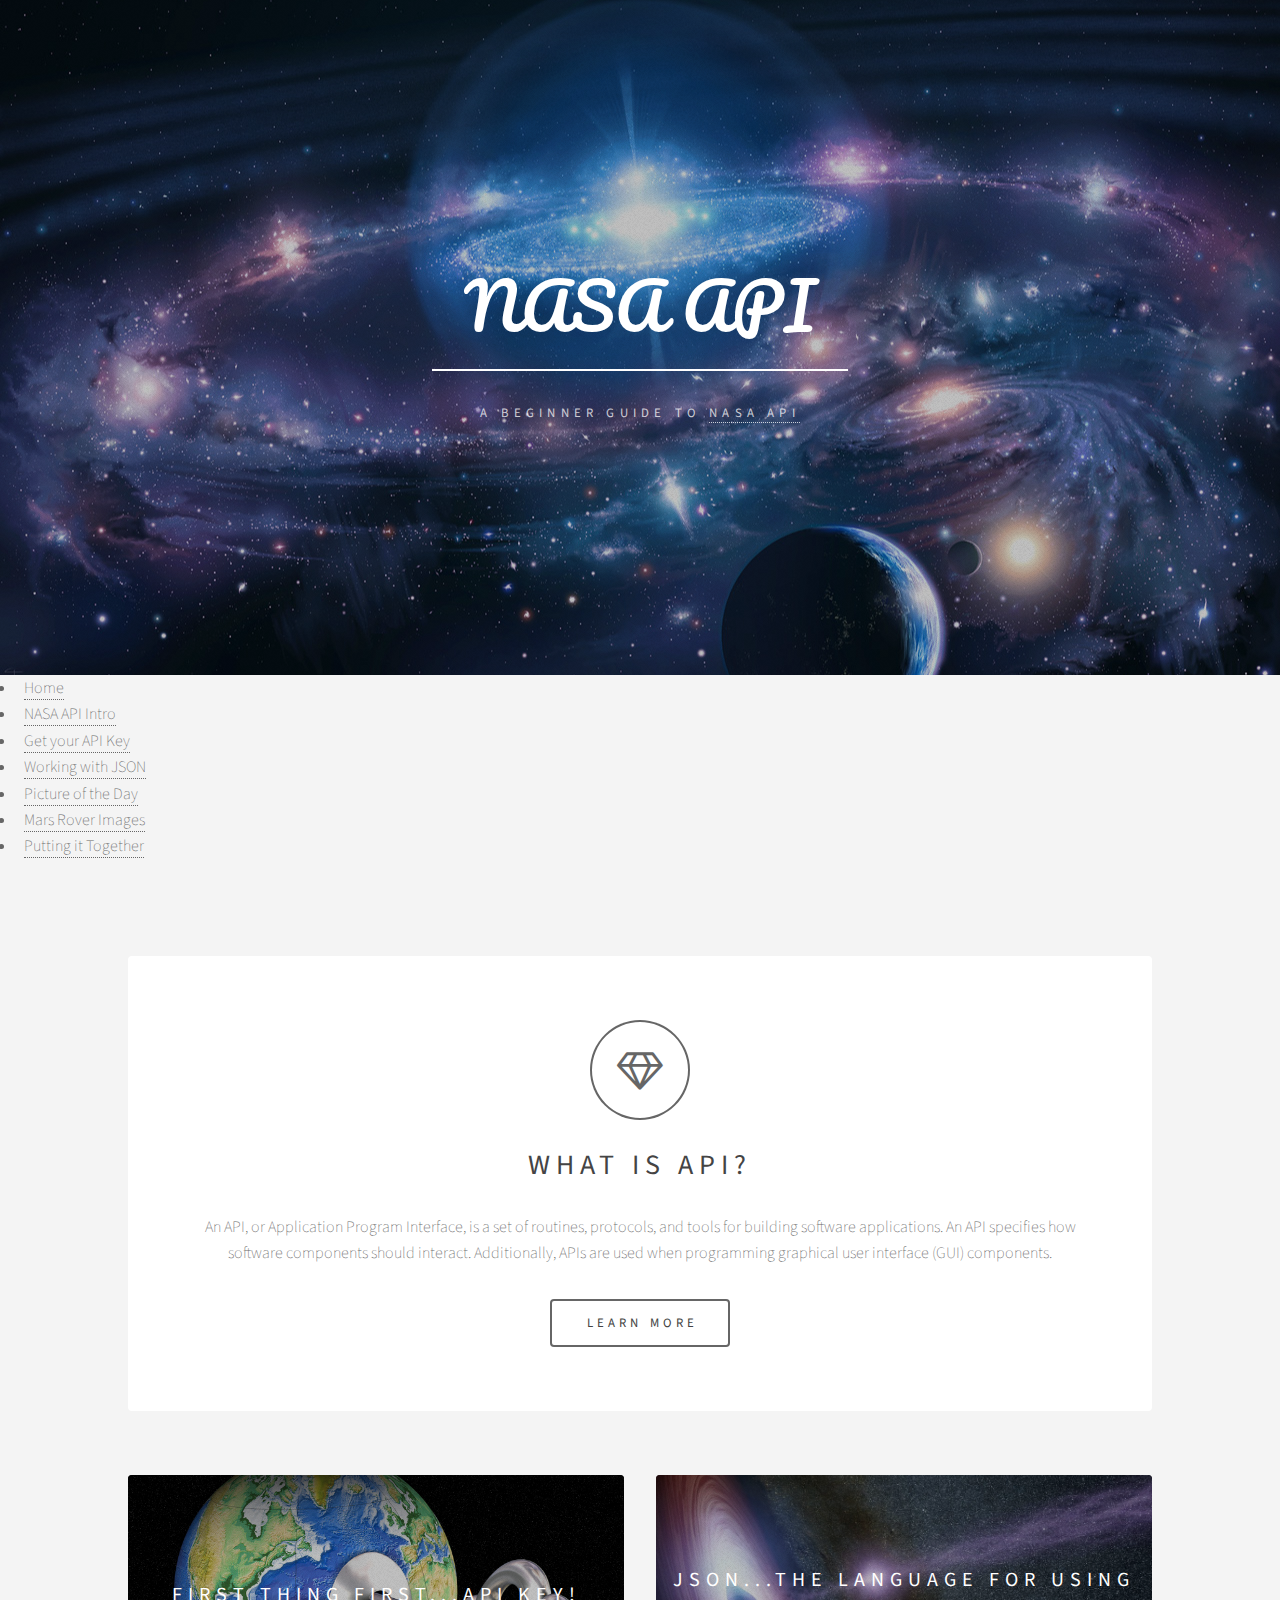
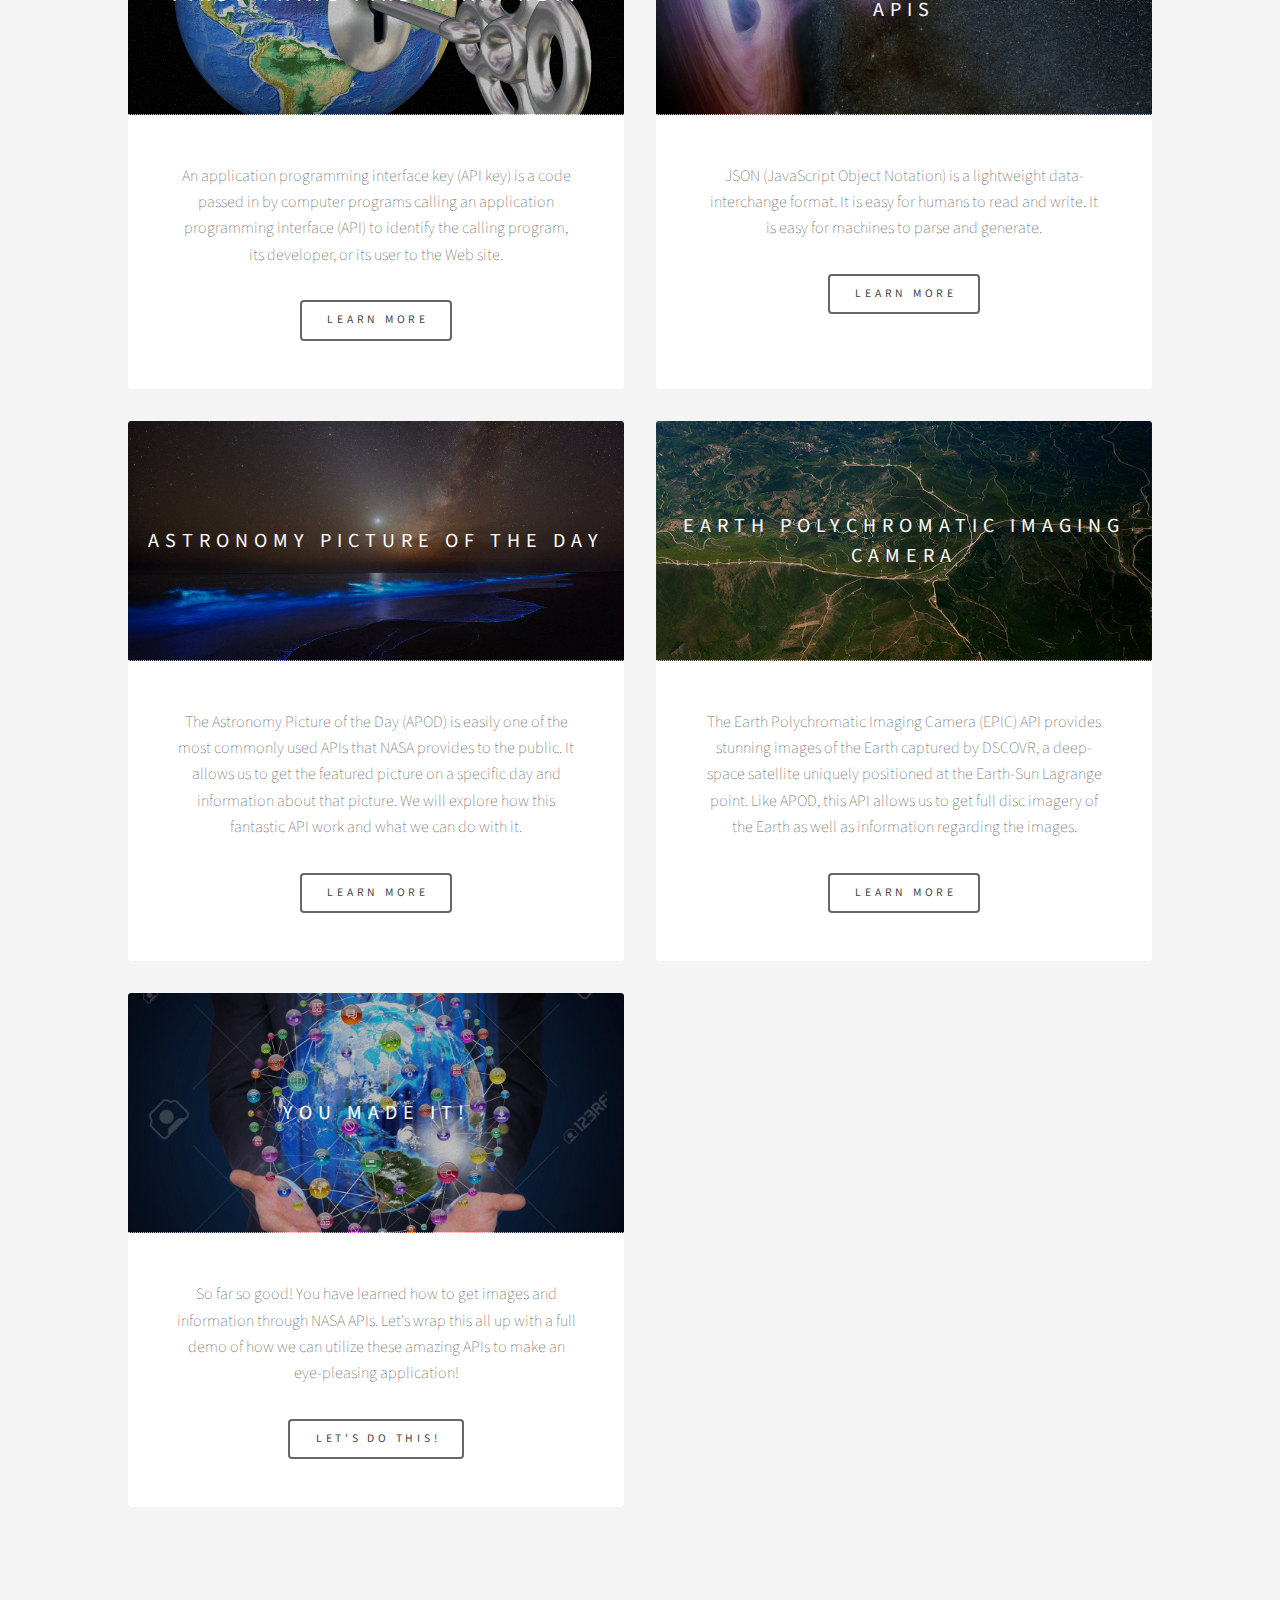
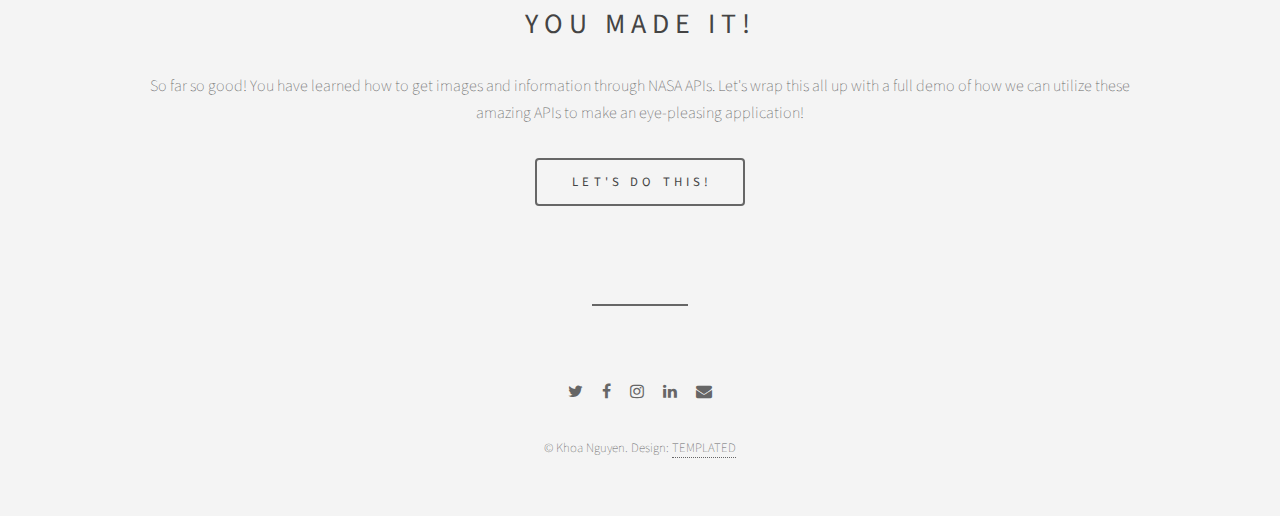
==== index.html @ 11e7f404 "first commit" ====
<!DOCTYPE HTML>
<!--
	Epilogue by TEMPLATED
	templated.co @templatedco
	Released for free under the Creative Commons Attribution 3.0 license (templated.co/license)
-->
<html>
	<head>
		<title>Beginner Guide to NASA API</title>
		<meta charset="utf-8" />
		<meta name="viewport" content="width=device-width, initial-scale=1" />
		<link rel="stylesheet" href="assets/css/main.css" />
	</head>
	<body>

		<!-- Header -->
			<header id="header" class="alt">
				<div class="inner">
					<h1>NASA API</h1>
					<p>A beginner guide to <a href="https://templated.co">NASA API</a></p>
				</div>
			</header>

		<!-- Nav -->
			<nav id="menu">
				<ul class="links">
					<li><a href="home.html">Home</a></li>
					<li><a href="nasaAPI.html">NASA API Intro</a></li>
					<li><a href="getKey.html">Get your API Key</a></li>
					<li><a href="introJSON.html">Working with JSON</a></li>
					<li><a href="potd.html">Picture of the Day</a></li>
					<li><a href="marsRov.html">Mars Rover Images</a></li>
					<li><a href="putTogeth.html">Putting it Together</a></li>
				</ul>
			</nav>

		<!-- Wrapper -->
			<div id="wrapper">

				<!-- Banner -->
					<section id="intro" class="main">
						<span class="icon fa-diamond major"></span>
						<h2>What is API?</h2>
						<p>An API, or Application Program Interface, is a set of routines, protocols, and tools for building software applications. An API specifies how software components should interact. Additionally, APIs are used when programming graphical user interface (GUI) components.</p>
						<ul class="actions">
							<li><a href="#" class="button big">Learn More</a></li>
						</ul>
					</section>

				<!-- Items -->
					<section class="main items">
						<article class="item">
							<header>
								<a href="#"><img src="images/pic01.jpg" alt="" /></a>
								<h3>First thing first...API Key!</h3>
							</header>
							<p>An application programming interface key (API key) is a code passed in by computer programs calling an application programming interface (API) to identify the calling program, its developer, or its user to the Web site.</p>
							<ul class="actions">
								<li><a href="#" class="button">Learn More</a></li>
							</ul>
						</article>
						<article class="item">
							<header>
								<a href="#"><img src="images/pic02.jpg" alt="" /></a>
								<h3>JSON...The language for using APIs</h3>
							</header>
							<p>JSON (JavaScript Object Notation) is a lightweight data-interchange format. It is easy for humans to read and write. It is easy for machines to parse and generate.</p>
							<ul class="actions">
								<li><a href="#" class="button">Learn More</a></li>
							</ul>
						</article>
						<article class="item">
							<header>
								<a href="#"><img src="images/pic03.jpg" alt="" /></a>
								<h3>Astronomy Picture of the Day</h3>
							</header>
							<p>The Astronomy Picture of the Day (APOD) is easily one of the most commonly used APIs that NASA provides to the public. It allows us to get the featured picture on a specific day and information about that picture. We will explore how this fantastic API work and what we can do with it.</p>
							<ul class="actions">
								<li><a href="#" class="button">Learn More</a></li>
							</ul>
						</article>
						<article class="item">
							<header>
								<a href="#"><img src="images/pic04.jpg" alt="" /></a>
								<h3>Earth Polychromatic Imaging Camera</h3>
							</header>
							<p>The Earth Polychromatic Imaging Camera (EPIC) API provides stunning images of the Earth captured by DSCOVR, a deep-space satellite uniquely positioned at the Earth-Sun Lagrange point. Like APOD, this API allows us to get full disc imagery of the Earth as well as information regarding the images.  </p>
							<ul class="actions">
								<li><a href="#" class="button">Learn More</a></li>
							</ul>
						</article>
						<article class="item">
							<header>
								<a href="#"><img src="images/pic05.jpg" alt="" /></a>
								<h3>You made it!</h3>
							</header>
							<p>So far so good! You have learned how to get images and information through NASA APIs. Let's wrap this all up with a full demo of how we can utilize these amazing APIs to make an eye-pleasing application!  </p>
							<ul class="actions">
								<li><a href="#" class="button">Let's Do This!</a></li>
							</ul>
						</article>
					</section>

				<!-- CTA -->
					<section id="cta" class="main special">
						<h2>You made it!</h2>
						<p>So far so good! You have learned how to get images and information through NASA APIs. Let's wrap this all up with a full demo of how we can utilize these amazing APIs to make an eye-pleasing application!</p>
						<ul class="actions">
							<li><a href="#" class="button big">Let's Do This!</a></li>
						</ul>
					</section>

				<!-- Main -->
				<!--
					<section id="main" class="main">
						<header>
							<h2>Lorem ipsum dolor</h2>
						</header>
						<p>Fusce malesuada efficitur venenatis. Pellentesque tempor leo sed massa hendrerit hendrerit. In sed feugiat est, eu congue elit. Ut porta magna vel felis sodales vulputate. Donec faucibus dapibus lacus non ornare. Etiam eget neque id metus gravida tristique ac quis erat. Aenean quis aliquet sem. Ut ut elementum sem. Suspendisse eleifend ut est non dapibus. Nulla porta, neque quis pretium sagittis, tortor lacus elementum metus, in imperdiet ante lorem vitae ipsum. Pellentesque habitant morbi tristique senectus et netus et malesuada fames ac turpis egestas. Etiam eget neque id metus gravida tristique ac quis erat. Aenean quis aliquet sem. Ut ut elementum sem. Suspendisse eleifend ut est non dapibus. Nulla porta, neque quis pretium sagittis, tortor lacus elementum metus, in imperdiet ante lorem vitae ipsum. Pellentesque habitant morbi tristique senectus et netus et malesuada fames ac turpis egestas.</p>
					</section>
				-->

				<!-- Footer -->
					<footer id="footer">
						<ul class="icons">
							<li><a href="#" class="icon fa-twitter"><span class="label">Twitter</span></a></li>
							<li><a href="#" class="icon fa-facebook"><span class="label">Facebook</span></a></li>
							<li><a href="#" class="icon fa-instagram"><span class="label">Instagram</span></a></li>
							<li><a href="#" class="icon fa-linkedin"><span class="label">LinkedIn</span></a></li>
							<li><a href="#" class="icon fa-envelope"><span class="label">Email</span></a></li>
						</ul>
						<p class="copyright">&copy; Khoa Nguyen. Design: <a href="https://templated.co">TEMPLATED</a></p>
					</footer>

			</div>

		<!-- Scripts -->
			<script src="assets/js/jquery.min.js"></script>
			<script src="assets/js/skel.min.js"></script>
			<script src="assets/js/util.js"></script>
			<script src="assets/js/main.js"></script>

	</body>
</html>
---- assets/css/main.css ----
@import url(font-awesome.min.css);
@import url("https://fonts.googleapis.com/css?family=Pacifico|Source+Sans+Pro:200,400");

/*
	Epilogue by TEMPLATED
	templated.co @templatedco
	Released for free under the Creative Commons Attribution 3.0 license (templated.co/license)
*/

/* Reset */

	html, body, div, span, applet, object, iframe, h1, h2, h3, h4, h5, h6, p, blockquote, pre, a, abbr, acronym, address, big, cite, code, del, dfn, em, img, ins, kbd, q, s, samp, small, strike, strong, sub, sup, tt, var, b, u, i, center, dl, dt, dd, ol, ul, li, fieldset, form, label, legend, table, caption, tbody, tfoot, thead, tr, th, td, article, aside, canvas, details, embed, figure, figcaption, footer, header, hgroup, menu, nav, output, ruby, section, summary, time, mark, audio, video {
		margin: 0;
		padding: 0;
		border: 0;
		font-size: 100%;
		font: inherit;
		vertical-align: baseline;
	}

	article, aside, details, figcaption, figure, footer, header, hgroup, menu, nav, section {
		display: block;
	}

	body {
		line-height: 1;
	}

	ol, ul {
		list-style: none;
	}

	blockquote, q {
		quotes: none;
	}

	blockquote:before, blockquote:after, q:before, q:after {
		content: '';
		content: none;
	}

	table {
		border-collapse: collapse;
		border-spacing: 0;
	}

	body {
		-webkit-text-size-adjust: none;
	}

/* Box Model */

	*, *:before, *:after {
		-moz-box-sizing: border-box;
		-webkit-box-sizing: border-box;
		box-sizing: border-box;
	}

/* Basic */

	@-ms-viewport {
		width: device-width;
	}

	body {
		-ms-overflow-style: scrollbar;
	}

	@media screen and (max-width: 480px) {

		html, body {
			min-width: 320px;
		}

	}

	body {
		background: #f4f4f4;
	}

		body.is-loading *, body.is-loading *:before, body.is-loading *:after {
			-moz-animation: none !important;
			-webkit-animation: none !important;
			-ms-animation: none !important;
			animation: none !important;
			-moz-transition: none !important;
			-webkit-transition: none !important;
			-ms-transition: none !important;
			transition: none !important;
		}

/* Type */

	body {
		background-color: #f4f4f4;
		color: #666666;
	}

	body, input, select, textarea {
		font-family: "Source Sans Pro", Helvetica, sans-serif;
		font-size: 17pt;
		font-weight: 200;
		line-height: 1.65;
	}

		@media screen and (max-width: 1680px) {

			body, input, select, textarea {
				font-size: 13pt;
			}

		}

		@media screen and (max-width: 1280px) {

			body, input, select, textarea {
				font-size: 12pt;
			}

		}

		@media screen and (max-width: 360px) {

			body, input, select, textarea {
				font-size: 11pt;
			}

		}

	a {
		-moz-transition: color 0.2s ease, border-bottom-color 0.2s ease;
		-webkit-transition: color 0.2s ease, border-bottom-color 0.2s ease;
		-ms-transition: color 0.2s ease, border-bottom-color 0.2s ease;
		transition: color 0.2s ease, border-bottom-color 0.2s ease;
		text-decoration: none;
		border-bottom: dotted 1px;
	}

		a:hover {
			border-bottom-color: transparent;
		}

	strong, b {
		font-weight: 400;
	}

	em, i {
		font-style: italic;
	}

	p {
		margin: 0 0 2em 0;
	}

	h1, h2, h3, h4, h5, h6 {
		font-weight: 400;
		line-height: 1.5;
		margin: 0 0 1em 0;
		text-transform: uppercase;
		letter-spacing: 0.375rem;
	}

		h1 a, h2 a, h3 a, h4 a, h5 a, h6 a {
			color: inherit;
			text-decoration: none;
		}

	h1 {
		font-size: 2em;
	}

	h2 {
		font-size: 1.75em;
	}

	h3 {
		font-size: 1.25em;
	}

	h4 {
		font-size: 1em;
	}

	h5 {
		font-size: 0.9em;
	}

	h6 {
		font-size: 0.7em;
	}

	@media screen and (max-width: 736px) {

		h1 {
			font-size: 1.5em;
		}

		h2 {
			font-size: 1.25em;
		}

		h3 {
			font-size: 1em;
		}

	}

	sub {
		font-size: 0.8em;
		position: relative;
		top: 0.5em;
	}

	sup {
		font-size: 0.8em;
		position: relative;
		top: -0.5em;
	}

	blockquote {
		border-left: solid 4px;
		font-style: italic;
		margin: 0 0 2em 0;
		padding: 0.5em 0 0.5em 2em;
	}

	code {
		border-radius: 4px;
		border: solid 1px;
		font-family: "Courier New", monospace;
		font-size: 0.9em;
		margin: 0 0.25em;
		padding: 0.25em 0.65em;
	}

	pre {
		-webkit-overflow-scrolling: touch;
		font-family: "Courier New", monospace;
		font-size: 0.9em;
		margin: 0 0 2em 0;
	}

		pre code {
			display: block;
			line-height: 1.75;
			padding: 1em 1.5em;
			overflow-x: auto;
		}

	hr {
		border: 0;
		border-bottom: solid 1px;
		margin: 2em 0;
	}

		hr.major {
			margin: 3em 0;
		}

	.align-left {
		text-align: left;
	}

	.align-center {
		text-align: center;
	}

	.align-right {
		text-align: right;
	}

	input, select, textarea {
		color: #444444;
	}

	a {
		color: inherit;
	}

		a:hover {
			color: #EF6480 !important;
		}

	strong, b {
		color: #444444;
	}

	h1, h2, h3, h4, h5, h6 {
		color: #444444;
	}

	blockquote {
		border-left-color: #666666;
	}

	code {
		background: rgba(144, 144, 144, 0.075);
		border-color: #666666;
	}

	hr {
		border-bottom-color: #666666;
	}

/* Box */

	.box {
		border-radius: 4px;
		border: solid 1px;
		margin-bottom: 2em;
		padding: 1.5em;
	}

		.box > :last-child,
		.box > :last-child > :last-child,
		.box > :last-child > :last-child > :last-child {
			margin-bottom: 0;
		}

		.box.alt {
			border: 0;
			border-radius: 0;
			padding: 0;
		}

	.box {
		border-color: #666666;
	}

/* Button */

	input[type="submit"],
	input[type="reset"],
	input[type="button"],
	button,
	.button {
		-moz-appearance: none;
		-webkit-appearance: none;
		-ms-appearance: none;
		appearance: none;
		-moz-transition: box-shadow 0.2s ease-in-out, background-color 0.2s ease-in-out, color 0.2s ease-in-out;
		-webkit-transition: box-shadow 0.2s ease-in-out, background-color 0.2s ease-in-out, color 0.2s ease-in-out;
		-ms-transition: box-shadow 0.2s ease-in-out, background-color 0.2s ease-in-out, color 0.2s ease-in-out;
		transition: box-shadow 0.2s ease-in-out, background-color 0.2s ease-in-out, color 0.2s ease-in-out;
		border-radius: 4px;
		border: 0;
		cursor: pointer;
		display: inline-block;
		font-weight: 400;
		height: 3.5em;
		line-height: 3.5em;
		padding: 0 2em 0 2.375em;
		text-align: center;
		text-decoration: none;
		white-space: nowrap;
		text-transform: uppercase;
		letter-spacing: 0.325em;
		font-size: 0.725em;
	}

		input[type="submit"].icon:before,
		input[type="reset"].icon:before,
		input[type="button"].icon:before,
		button.icon:before,
		.button.icon:before {
			margin-right: 0.5em;
		}

		input[type="submit"].fit,
		input[type="reset"].fit,
		input[type="button"].fit,
		button.fit,
		.button.fit {
			display: block;
			margin: 0 0 1em 0;
			width: 100%;
		}

		input[type="submit"].big,
		input[type="reset"].big,
		input[type="button"].big,
		button.big,
		.button.big {
			font-size: 0.8em;
			padding: 0 2.5em 0 2.875em;
			height: 3.75em;
			line-height: 3.75em;
		}

		input[type="submit"].disabled, input[type="submit"]:disabled,
		input[type="reset"].disabled,
		input[type="reset"]:disabled,
		input[type="button"].disabled,
		input[type="button"]:disabled,
		button.disabled,
		button:disabled,
		.button.disabled,
		.button:disabled {
			-moz-pointer-events: none;
			-webkit-pointer-events: none;
			-ms-pointer-events: none;
			pointer-events: none;
			opacity: 0.25;
		}

		@media screen and (max-width: 480px) {

			input[type="submit"],
			input[type="reset"],
			input[type="button"],
			button,
			.button {
				padding: 0;
			}

		}

	input[type="submit"],
	input[type="reset"],
	input[type="button"],
	button,
	.button {
		background-color: transparent;
		box-shadow: inset 0 0 0 2px #666666;
		color: #444444 !important;
	}

		input[type="submit"]:hover,
		input[type="reset"]:hover,
		input[type="button"]:hover,
		button:hover,
		.button:hover {
			color: #EF6480 !important;
			box-shadow: inset 0 0 0 2px #EF6480;
		}

		input[type="submit"]:active,
		input[type="reset"]:active,
		input[type="button"]:active,
		button:active,
		.button:active {
			background-color: rgba(239, 100, 128, 0.15);
		}

		input[type="submit"].icon:before,
		input[type="reset"].icon:before,
		input[type="button"].icon:before,
		button.icon:before,
		.button.icon:before {
			color: #999999;
		}

/* Form */

	form {
		margin: 0 0 2em 0;
	}

	label {
		display: block;
		font-size: 0.9em;
		font-weight: 400;
		margin: 0 0 1em 0;
	}

	input[type="text"],
	input[type="password"],
	input[type="email"],
	select,
	textarea {
		-moz-appearance: none;
		-webkit-appearance: none;
		-ms-appearance: none;
		appearance: none;
		border-radius: 4px;
		border: none;
		border: solid 1px;
		color: inherit;
		display: block;
		outline: 0;
		padding: 0 1em;
		text-decoration: none;
		width: 100%;
	}

		input[type="text"]:invalid,
		input[type="password"]:invalid,
		input[type="email"]:invalid,
		select:invalid,
		textarea:invalid {
			box-shadow: none;
		}

	.select-wrapper {
		text-decoration: none;
		display: block;
		position: relative;
	}

		.select-wrapper:before {
			-moz-osx-font-smoothing: grayscale;
			-webkit-font-smoothing: antialiased;
			font-family: FontAwesome;
			font-style: normal;
			font-weight: normal;
			text-transform: none !important;
		}

		.select-wrapper:before {
			content: '\f078';
			display: block;
			height: 2.75em;
			line-height: 2.75em;
			pointer-events: none;
			position: absolute;
			right: 0;
			text-align: center;
			top: 0;
			width: 2.75em;
		}

		.select-wrapper select::-ms-expand {
			display: none;
		}

	input[type="text"],
	input[type="password"],
	input[type="email"],
	select {
		height: 2.75em;
	}

	textarea {
		padding: 0.75em 1em;
	}

	input[type="checkbox"],
	input[type="radio"] {
		-moz-appearance: none;
		-webkit-appearance: none;
		-ms-appearance: none;
		appearance: none;
		display: block;
		float: left;
		margin-right: -2em;
		opacity: 0;
		width: 1em;
		z-index: -1;
	}

		input[type="checkbox"] + label,
		input[type="radio"] + label {
			text-decoration: none;
			cursor: pointer;
			display: inline-block;
			font-size: 1em;
			font-weight: 200;
			padding-left: 2.4em;
			padding-right: 0.75em;
			position: relative;
		}

			input[type="checkbox"] + label:before,
			input[type="radio"] + label:before {
				-moz-osx-font-smoothing: grayscale;
				-webkit-font-smoothing: antialiased;
				font-family: FontAwesome;
				font-style: normal;
				font-weight: normal;
				text-transform: none !important;
			}

			input[type="checkbox"] + label:before,
			input[type="radio"] + label:before {
				border-radius: 4px;
				border: solid 1px;
				content: '';
				display: inline-block;
				height: 1.65em;
				left: 0;
				line-height: 1.58125em;
				position: absolute;
				text-align: center;
				top: 0;
				width: 1.65em;
			}

		input[type="checkbox"]:checked + label:before,
		input[type="radio"]:checked + label:before {
			content: '\f00c';
		}

	input[type="checkbox"] + label:before {
		border-radius: 4px;
	}

	input[type="radio"] + label:before {
		border-radius: 100%;
	}

	::-webkit-input-placeholder {
		opacity: 1.0;
	}

	:-moz-placeholder {
		opacity: 1.0;
	}

	::-moz-placeholder {
		opacity: 1.0;
	}

	:-ms-input-placeholder {
		opacity: 1.0;
	}

	.formerize-placeholder {
		opacity: 1.0;
	}

	label {
		color: #444444;
	}

	input[type="text"],
	input[type="password"],
	input[type="email"],
	select,
	textarea {
		background: rgba(144, 144, 144, 0.075);
		border-color: #666666;
	}

		input[type="text"]:focus,
		input[type="password"]:focus,
		input[type="email"]:focus,
		select:focus,
		textarea:focus {
			border-color: #EF6480;
			box-shadow: 0 0 0 1px #EF6480;
		}

	.select-wrapper:before {
		color: #666666;
	}

	input[type="checkbox"] + label,
	input[type="radio"] + label {
		color: #666666;
	}

		input[type="checkbox"] + label:before,
		input[type="radio"] + label:before {
			background: rgba(144, 144, 144, 0.075);
			border-color: #666666;
		}

	input[type="checkbox"]:checked + label:before,
	input[type="radio"]:checked + label:before {
		background-color: #EF6480;
		border-color: #EF6480;
		color: #ffffff;
	}

	input[type="checkbox"]:focus + label:before,
	input[type="radio"]:focus + label:before {
		border-color: #EF6480;
		box-shadow: 0 0 0 1px #EF6480;
	}

	::-webkit-input-placeholder {
		color: #999999 !important;
	}

	:-moz-placeholder {
		color: #999999 !important;
	}

	::-moz-placeholder {
		color: #999999 !important;
	}

	:-ms-input-placeholder {
		color: #999999 !important;
	}

	.formerize-placeholder {
		color: #999999 !important;
	}

/* Icon */

	.icon {
		text-decoration: none;
		border-bottom: none;
		position: relative;
	}

		.icon:before {
			-moz-osx-font-smoothing: grayscale;
			-webkit-font-smoothing: antialiased;
			font-family: FontAwesome;
			font-style: normal;
			font-weight: normal;
			text-transform: none !important;
		}

		.icon > .label {
			display: none;
		}

		.icon.major {
			display: block;
			margin: 0 0 1.5em 0;
		}

			.icon.major:before {
				cursor: default;
				font-size: 2.5rem;
				box-shadow: inset 0 0 0 2px #666666;
				width: 2.5em;
				height: 2.5em;
				line-height: 2.5em;
				display: inline-block;
				border-radius: 100%;
				color: #666666;
			}

		@media screen and (max-width: 736px) {

			.icon.major:before {
				font-size: 2rem;
			}

		}

/* Image */

	.image {
		border-radius: 4px;
		border: 0;
		display: inline-block;
		position: relative;
	}

		.image img {
			border-radius: 4px;
			display: block;
		}

		.image.left, .image.right {
			max-width: 40%;
		}

			.image.left img, .image.right img {
				width: 100%;
			}

		.image.left {
			float: left;
			margin: 0 1.5em 1em 0;
			top: 0.25em;
		}

		.image.right {
			float: right;
			margin: 0 0 1em 1.5em;
			top: 0.25em;
		}

		.image.fit {
			display: block;
			margin: 0 0 2em 0;
			width: 100%;
		}

			.image.fit img {
				width: 100%;
			}

		.image.main {
			display: block;
			margin: 0 0 3em 0;
			width: 100%;
		}

			.image.main img {
				width: 100%;
			}

/* List */

	ol {
		list-style: decimal;
		margin: 0 0 2em 0;
		padding-left: 1.25em;
	}

		ol li {
			padding-left: 0.25em;
		}

	ul {
		list-style: disc;
		margin: 0 0 2em 0;
		padding-left: 1em;
	}

		ul li {
			padding-left: 0.5em;
		}

		ul.alt {
			list-style: none;
			padding-left: 0;
		}

			ul.alt li {
				border-top: solid 1px;
				padding: 0.5em 0;
			}

				ul.alt li:first-child {
					border-top: 0;
					padding-top: 0;
				}

		ul.icons {
			cursor: default;
			list-style: none;
			padding-left: 0;
		}

			ul.icons li {
				display: inline-block;
				padding: 0 1em 0 0;
			}

				ul.icons li:last-child {
					padding-right: 0;
				}

		ul.actions {
			cursor: default;
			list-style: none;
			padding-left: 0;
		}

			ul.actions li {
				display: inline-block;
				padding: 0 1em 0 0;
				vertical-align: middle;
			}

				ul.actions li:last-child {
					padding-right: 0;
				}

			ul.actions.small li {
				padding: 0 0.5em 0 0;
			}

			ul.actions.vertical li {
				display: block;
				padding: 1em 0 0 0;
			}

				ul.actions.vertical li:first-child {
					padding-top: 0;
				}

				ul.actions.vertical li > * {
					margin-bottom: 0;
				}

			ul.actions.vertical.small li {
				padding: 0.5em 0 0 0;
			}

				ul.actions.vertical.small li:first-child {
					padding-top: 0;
				}

			ul.actions.fit {
				display: table;
				margin-left: -1em;
				padding: 0;
				table-layout: fixed;
				width: calc(100% + 1em);
			}

				ul.actions.fit li {
					display: table-cell;
					padding: 0 0 0 1em;
				}

					ul.actions.fit li > * {
						margin-bottom: 0;
					}

				ul.actions.fit.small {
					margin-left: -0.5em;
					width: calc(100% + 0.5em);
				}

					ul.actions.fit.small li {
						padding: 0 0 0 0.5em;
					}

			@media screen and (max-width: 480px) {

				ul.actions {
					margin: 0 0 2em 0;
				}

					ul.actions li {
						padding: 1em 0 0 0;
						display: block;
						text-align: center;
						width: 100%;
					}

						ul.actions li:first-child {
							padding-top: 0;
						}

						ul.actions li > * {
							width: 100%;
							margin: 0 !important;
						}

					ul.actions.small li {
						padding: 0.5em 0 0 0;
					}

						ul.actions.small li:first-child {
							padding-top: 0;
						}

			}

	dl {
		margin: 0 0 2em 0;
	}

		dl dt {
			display: block;
			font-weight: 400;
			margin: 0 0 1em 0;
		}

		dl dd {
			margin-left: 2em;
		}

	ul.alt li {
		border-top-color: #666666;
	}

/* Table */

	.table-wrapper {
		-webkit-overflow-scrolling: touch;
		overflow-x: auto;
	}

	table {
		margin: 0 0 2em 0;
		width: 100%;
	}

		table tbody tr {
			border: solid 1px;
			border-left: 0;
			border-right: 0;
		}

		table td {
			padding: 0.75em 0.75em;
		}

		table th {
			font-size: 0.9em;
			font-weight: 400;
			padding: 0 0.75em 0.75em 0.75em;
			text-align: left;
		}

		table thead {
			border-bottom: solid 2px;
		}

		table tfoot {
			border-top: solid 2px;
		}

		table.alt {
			border-collapse: separate;
		}

			table.alt tbody tr td {
				border: solid 1px;
				border-left-width: 0;
				border-top-width: 0;
			}

				table.alt tbody tr td:first-child {
					border-left-width: 1px;
				}

			table.alt tbody tr:first-child td {
				border-top-width: 1px;
			}

			table.alt thead {
				border-bottom: 0;
			}

			table.alt tfoot {
				border-top: 0;
			}

	table tbody tr {
		border-color: #666666;
	}

		table tbody tr:nth-child(2n + 1) {
			background-color: rgba(144, 144, 144, 0.075);
		}

	table th {
		color: #444444;
	}

	table thead {
		border-bottom-color: #666666;
	}

	table tfoot {
		border-top-color: #666666;
	}

	table.alt tbody tr td {
		border-color: #666666;
	}

/* Item */

	.item {
		padding: 3em 3em 1em 3em;
		background-color: #ffffff;
		border-radius: 4px;
		text-align: center;
	}

		.item header {
			border-top-left-radius: 4px;
			border-top-right-radius: 4px;
			margin: -3em 0 3em -3em;
			width: calc(100% + 6em);
			height: 15em;
			display: -moz-flex;
			display: -webkit-flex;
			display: -ms-flex;
			display: flex;
			-moz-align-items: center;
			-webkit-align-items: center;
			-ms-align-items: center;
			align-items: center;
			-moz-justify-content: center;
			-webkit-justify-content: center;
			-ms-justify-content: center;
			justify-content: center;
			background-color: #444;
			color: rgba(255, 255, 255, 0.75);
			position: relative;
			overflow: hidden;
		}

			.item header input, .item header select, .item header textarea {
				color: #ffffff;
			}

			.item header a {
				color: inherit;
			}

				.item header a:hover {
					color: #EF6480 !important;
				}

			.item header strong, .item header b {
				color: #ffffff;
			}

			.item header h1, .item header h2, .item header h3, .item header h4, .item header h5, .item header h6 {
				color: #ffffff;
			}

			.item header blockquote {
				border-left-color: #ffffff;
			}

			.item header code {
				background: rgba(255, 255, 255, 0.075);
				border-color: #ffffff;
			}

			.item header hr {
				border-bottom-color: #ffffff;
			}

			.item header a {
				-moz-transition: -moz-transform 0.2s ease;
				-webkit-transition: -webkit-transform 0.2s ease;
				-ms-transition: -ms-transform 0.2s ease;
				transition: transform 0.2s ease;
				background-size: cover;
				background-position: center;
				background-repeat: no-repeat;
				position: absolute;
				top: 0;
				left: 0;
				width: 100%;
				height: 100%;
				display: block;
			}

				.item header a:before {
					content: '';
					display: block;
					position: absolute;
					top: 0;
					left: 0;
					width: 100%;
					height: 100%;
					background-color: rgba(0, 0, 0, 0.25);
					background-image: url("images/overlay.png");
				}

			.item header:hover a {
				-moz-transform: scale(1.1);
				-webkit-transform: scale(1.1);
				-ms-transform: scale(1.1);
				transform: scale(1.1);
			}

			.item header > * {
				position: relative;
				z-index: 1;
			}

			.item header h3 {
				margin: 0;
				-moz-pointer-events: none;
				-webkit-pointer-events: none;
				-ms-pointer-events: none;
				pointer-events: none;
			}

	.items {
		display: -moz-flex;
		display: -webkit-flex;
		display: -ms-flex;
		display: flex;
		-moz-flex-wrap: wrap;
		-webkit-flex-wrap: wrap;
		-ms-flex-wrap: wrap;
		flex-wrap: wrap;
		width: calc(100% + 2em);
		margin: -2em 0 0 -2em;
	}

		.items .item {
			margin: 2em 0 0 2em;
			width: calc(50% - 2em);
		}

	@media screen and (max-width: 980px) {

		.item header {
			height: 25em;
		}

		.items {
			-moz-flex-direction: column;
			-webkit-flex-direction: column;
			-ms-flex-direction: column;
			flex-direction: column;
			-moz-flex-wrap: nowrap;
			-webkit-flex-wrap: nowrap;
			-ms-flex-wrap: nowrap;
			flex-wrap: nowrap;
			width: 100%;
			margin: 0;
		}

			.items .item {
				width: 100%;
				margin: 0 0 2em 0;
			}

				.items .item:last-child {
					margin-bottom: 0;
				}

	}

	@media screen and (max-width: 736px) {

		.item header {
			height: 15em;
		}

		.items .item {
			margin: 0 0 1em 0;
		}

	}

	@media screen and (max-width: 480px) {

		.item {
			padding: 2em 1em 0.1em 1em;
		}

			.item header {
				height: 12em;
				margin: -2em 0 2em -1em;
				width: calc(100% + 2em);
			}

	}

/* Wrapper */

	#wrapper {
		width: 64em;
		margin: 0 auto;
		max-width: calc(100% - 4em);
		padding: 4em 0 2em 0;
	}

		#wrapper > .main {
			margin-bottom: 4em;
		}

		@media screen and (max-width: 980px) {

			#wrapper {
				padding: 2em 0 2em 0;
			}

				#wrapper > .main {
					margin-bottom: 2em;
				}

		}

		@media screen and (max-width: 736px) {

			#wrapper {
				max-width: calc(100% - 2em);
				padding: 1em 0 0.1em 0;
			}

				#wrapper > .main {
					margin-bottom: 1em;
				}

		}

/* Header */

	#header {
		background-color: #444;
		color: rgba(255, 255, 255, 0.75);
		display: -moz-flex;
		display: -webkit-flex;
		display: -ms-flex;
		display: flex;
		-moz-align-items: center;
		-webkit-align-items: center;
		-ms-align-items: center;
		align-items: center;
		-moz-justify-content: center;
		-webkit-justify-content: center;
		-ms-justify-content: center;
		justify-content: center;
		-moz-flex-direction: column;
		-webkit-flex-direction: column;
		-ms-flex-direction: column;
		flex-direction: column;
		padding: 8em 0 6em 0;
		background-image: url("../../images/banner.jpg");
		background-size: cover;
		background-position: center;
		background-attachment: fixed;
		text-align: center;
		position: relative;
		cursor: default;
	}

		#header input, #header select, #header textarea {
			color: #ffffff;
		}

		#header a {
			color: inherit;
		}

			#header a:hover {
				color: #EF6480 !important;
			}

		#header strong, #header b {
			color: #ffffff;
		}

		#header h1, #header h2, #header h3, #header h4, #header h5, #header h6 {
			color: #ffffff;
		}

		#header blockquote {
			border-left-color: #ffffff;
		}

		#header code {
			background: rgba(255, 255, 255, 0.075);
			border-color: #ffffff;
		}

		#header hr {
			border-bottom-color: #ffffff;
		}

		#header:before {
			content: '';
			display: block;
			position: absolute;
			top: 0;
			left: 0;
			width: 100%;
			height: 100%;
			background-color: rgba(0, 0, 0, 0.25);
			background-image: url("images/overlay.png");
		}

		#header h1 {
			margin-bottom: 0.5em;
		}

		#header .inner {
			position: relative;
			z-index: 1;
		}

		#header.alt {
			height: 20em;
			min-height: 20em;
			min-height: 75vh;
		}

			#header.alt:before {
				-moz-transition: background-color 3s ease;
				-webkit-transition: background-color 3s ease;
				-ms-transition: background-color 3s ease;
				transition: background-color 3s ease;
				-moz-transition-delay: 1s;
				-webkit-transition-delay: 1s;
				-ms-transition-delay: 1s;
				transition-delay: 1s;
			}

			#header.alt h1 {
				font-size: 4em;
				padding: 0 0.5em 0.25em 0.5em;
				border-bottom: solid 2px #ffffff;
				font-weight: 200;
				font-family: "Pacifico", cursive;
				text-transform: none;
				letter-spacing: 0;
			}

			#header.alt p {
				text-transform: uppercase;
				letter-spacing: 0.325rem;
				font-weight: 400;
				font-size: 0.8em;
				padding: 0 1.25em;
			}

			#header.alt .inner {
				-moz-transition: opacity 2s ease;
				-webkit-transition: opacity 2s ease;
				-ms-transition: opacity 2s ease;
				transition: opacity 2s ease;
				opacity: 1;
			}

		body.is-loading #header.alt:before {
			background-color: black;
		}

		body.is-loading #header.alt .inner {
			opacity: 0;
		}

		@media screen and (max-width: 1280px) {

			#header {
				background-attachment: scroll;
			}

		}

		@media screen and (max-width: 736px) {

			#header {
				padding: 4em 2em 2em 2em;
			}

				#header.alt h1 {
					font-size: 2.5em;
					padding-left: 0;
					padding-right: 0;
				}

				#header.alt p {
					padding: 0;
				}

				#header.alt .inner {
					max-width: 20em;
				}

		}

/* Main */

	#main {
		padding: 4em 4em 2em 4em;
		background-color: #ffffff;
		border-radius: 4px;
	}

		#main > header:first-child {
			text-align: center;
		}

		@media screen and (max-width: 736px) {

			#main {
				padding: 2em 2em 0.1em 2em;
			}

		}

		@media screen and (max-width: 480px) {

			#main {
				padding: 2em 1em 0.1em 1em;
			}

		}

/* Intro */

	#intro {
		padding: 4em 4em 2em 4em;
		background-color: #ffffff;
		border-radius: 4px;
		text-align: center;
	}

		@media screen and (max-width: 736px) {

			#intro {
				padding: 2em 2em 0.1em 2em;
			}

		}

		@media screen and (max-width: 480px) {

			#intro {
				padding: 2em 1em 0.1em 1em;
			}

				#intro p br {
					display: none;
				}

		}

/* CTA */

	#cta {
		padding: 2em 0 0.1em 0;
		text-align: center;
	}

		@media screen and (max-width: 736px) {

			#cta {
				padding: 2em 2em 0.1em 2em;
			}

		}

		@media screen and (max-width: 480px) {

			#cta {
				padding: 2em 1em 0.1em 1em;
			}

				#cta p br {
					display: none;
				}

		}

/* Footer */

	#footer {
		text-align: center;
		margin-top: 4em;
	}

		#footer a {
			color: inherit;
		}

		#footer:before {
			content: '';
			display: inline-block;
			width: 6em;
			height: 2px;
			background-color: #666666;
			margin-bottom: 4em;
		}

		#footer .copyright {
			font-size: 0.8em;
		}

		@media screen and (max-width: 736px) {

			#footer {
				margin-top: 2em;
			}

				#footer:before {
					margin-bottom: 2em;
				}

		}
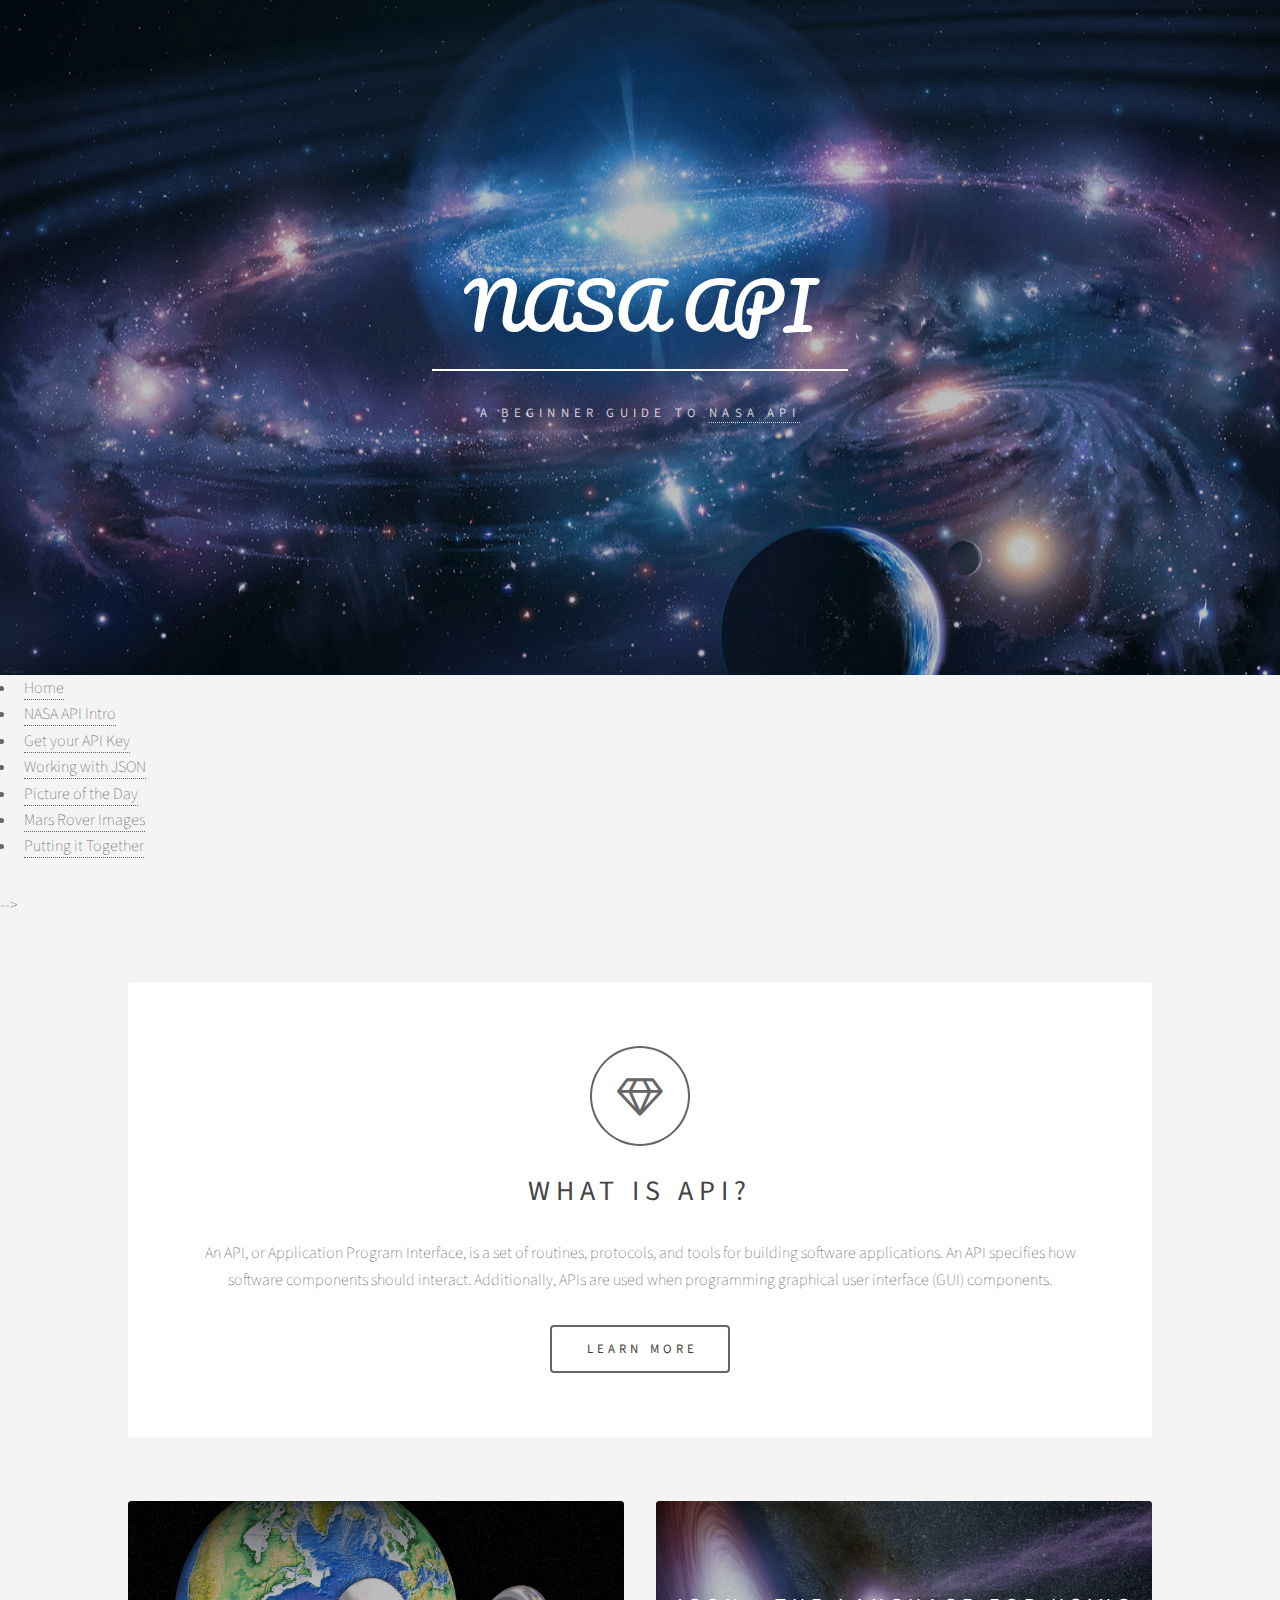
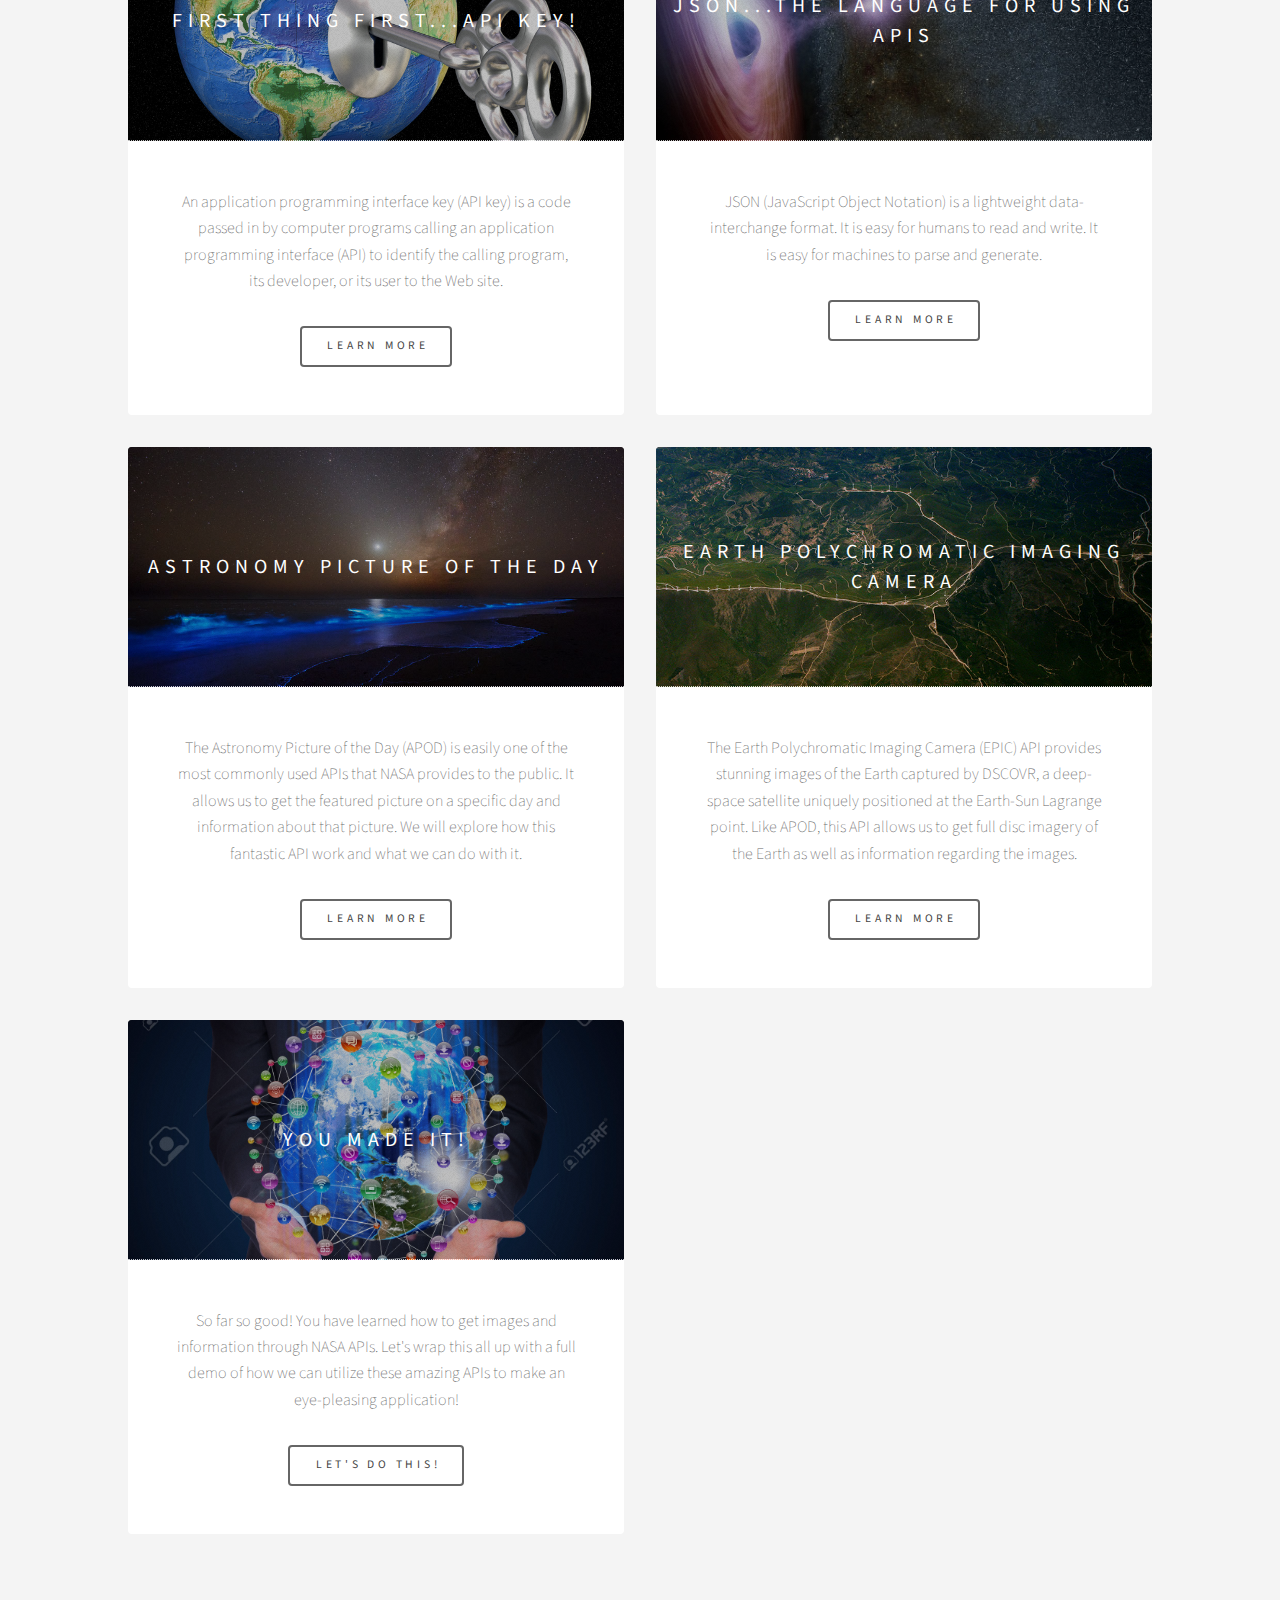
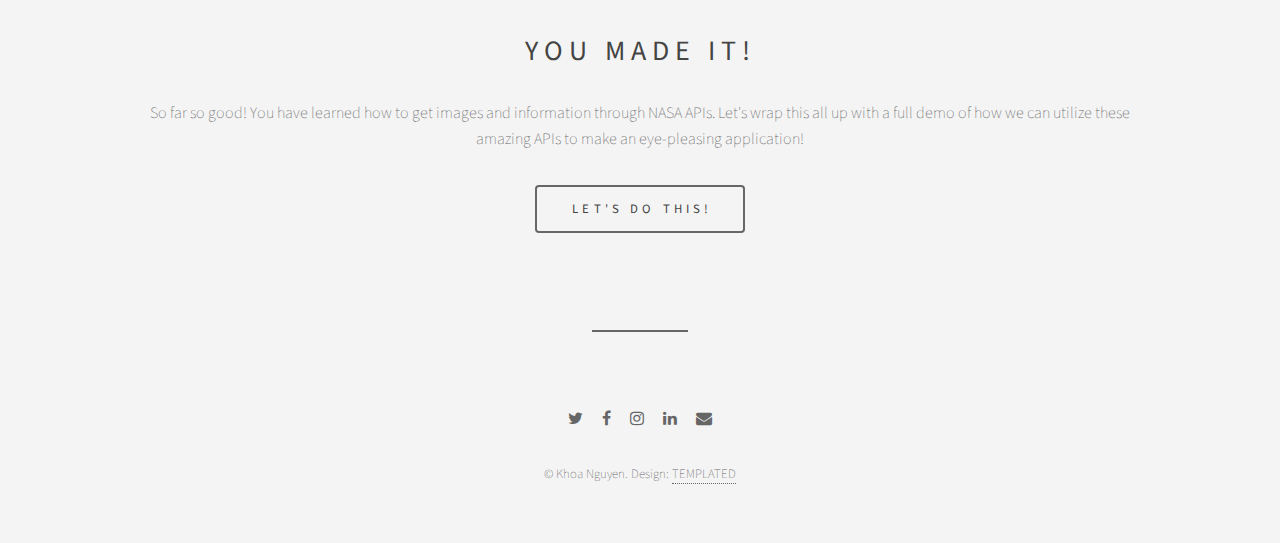
==== commit f115d610: "a" ====
--- a/index.html
+++ b/index.html
@@ -21,7 +21,7 @@
 				</div>
 			</header>
 
-		<!-- Nav -->
+<!-- 		<!-- Nav -->
 			<nav id="menu">
 				<ul class="links">
 					<li><a href="home.html">Home</a></li>
@@ -32,7 +32,7 @@
 					<li><a href="marsRov.html">Mars Rover Images</a></li>
 					<li><a href="putTogeth.html">Putting it Together</a></li>
 				</ul>
-			</nav>
+			</nav> -->
 
 		<!-- Wrapper -->
 			<div id="wrapper">
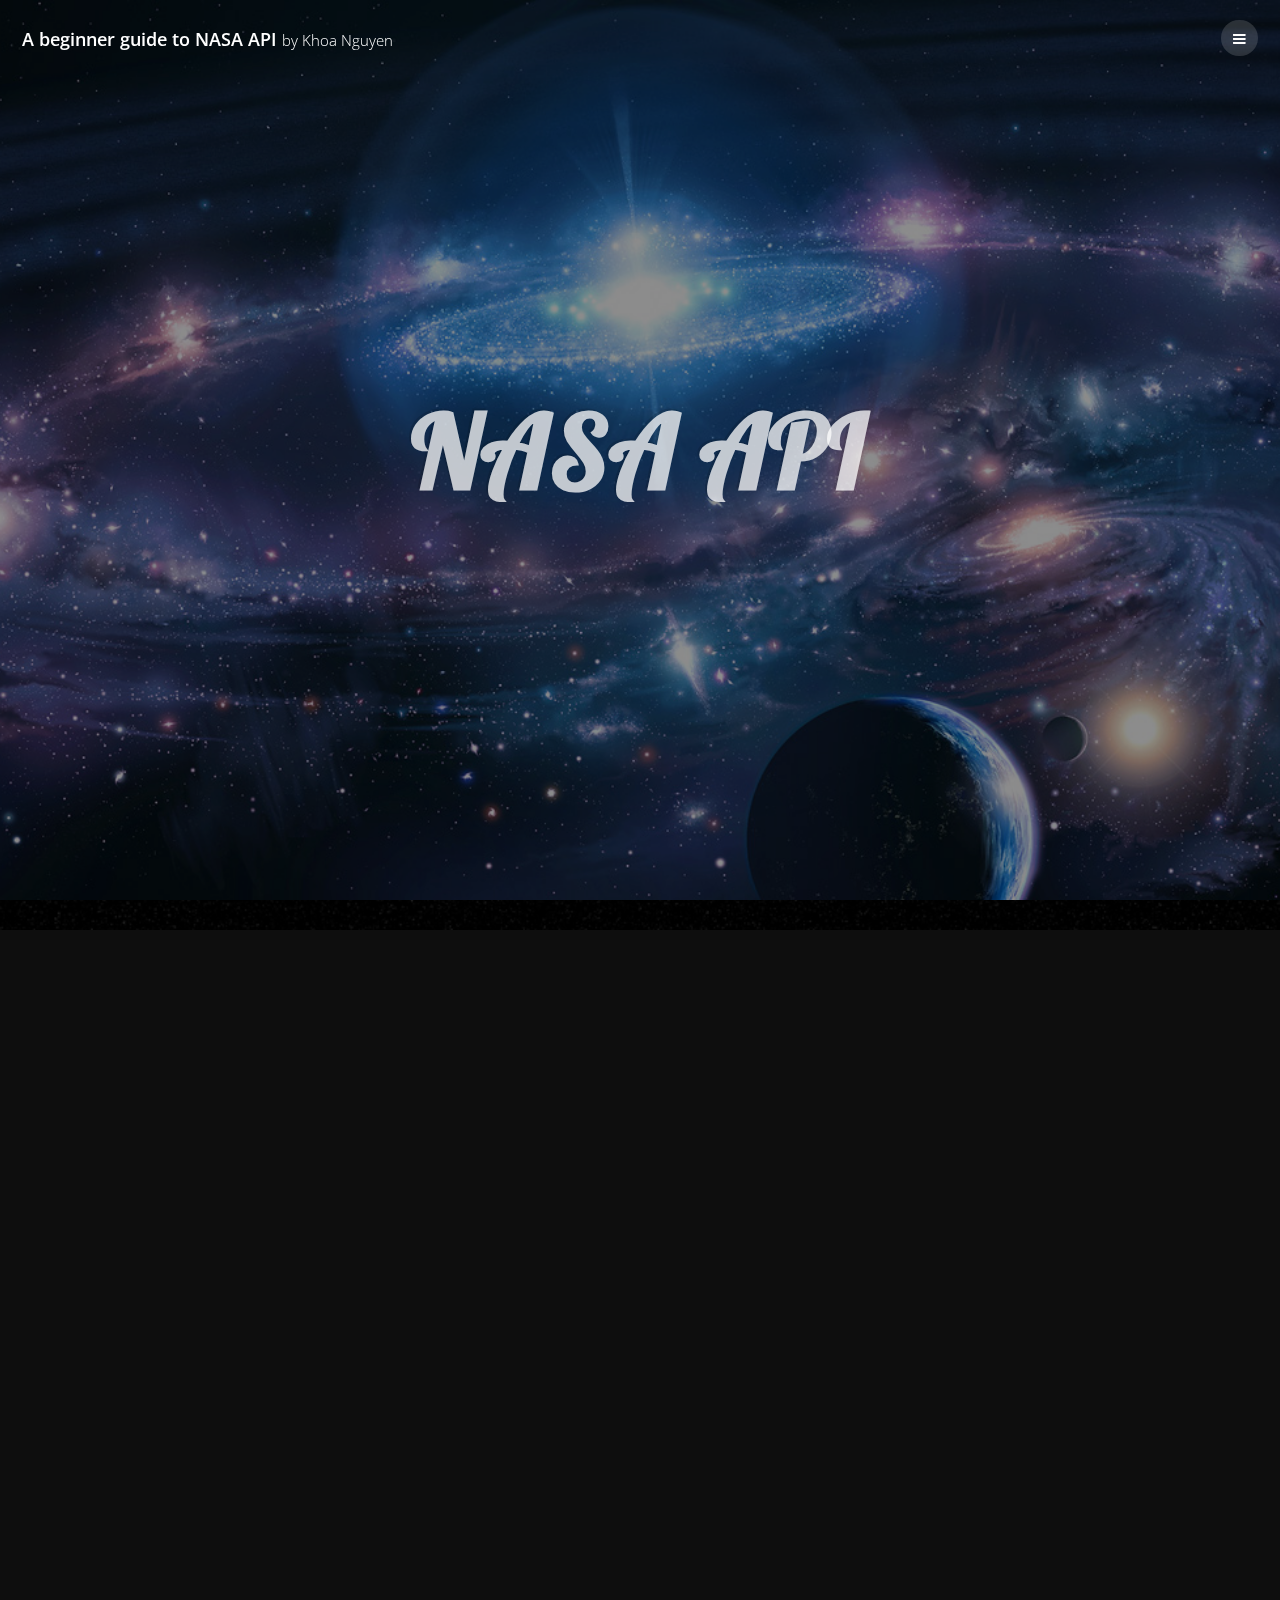
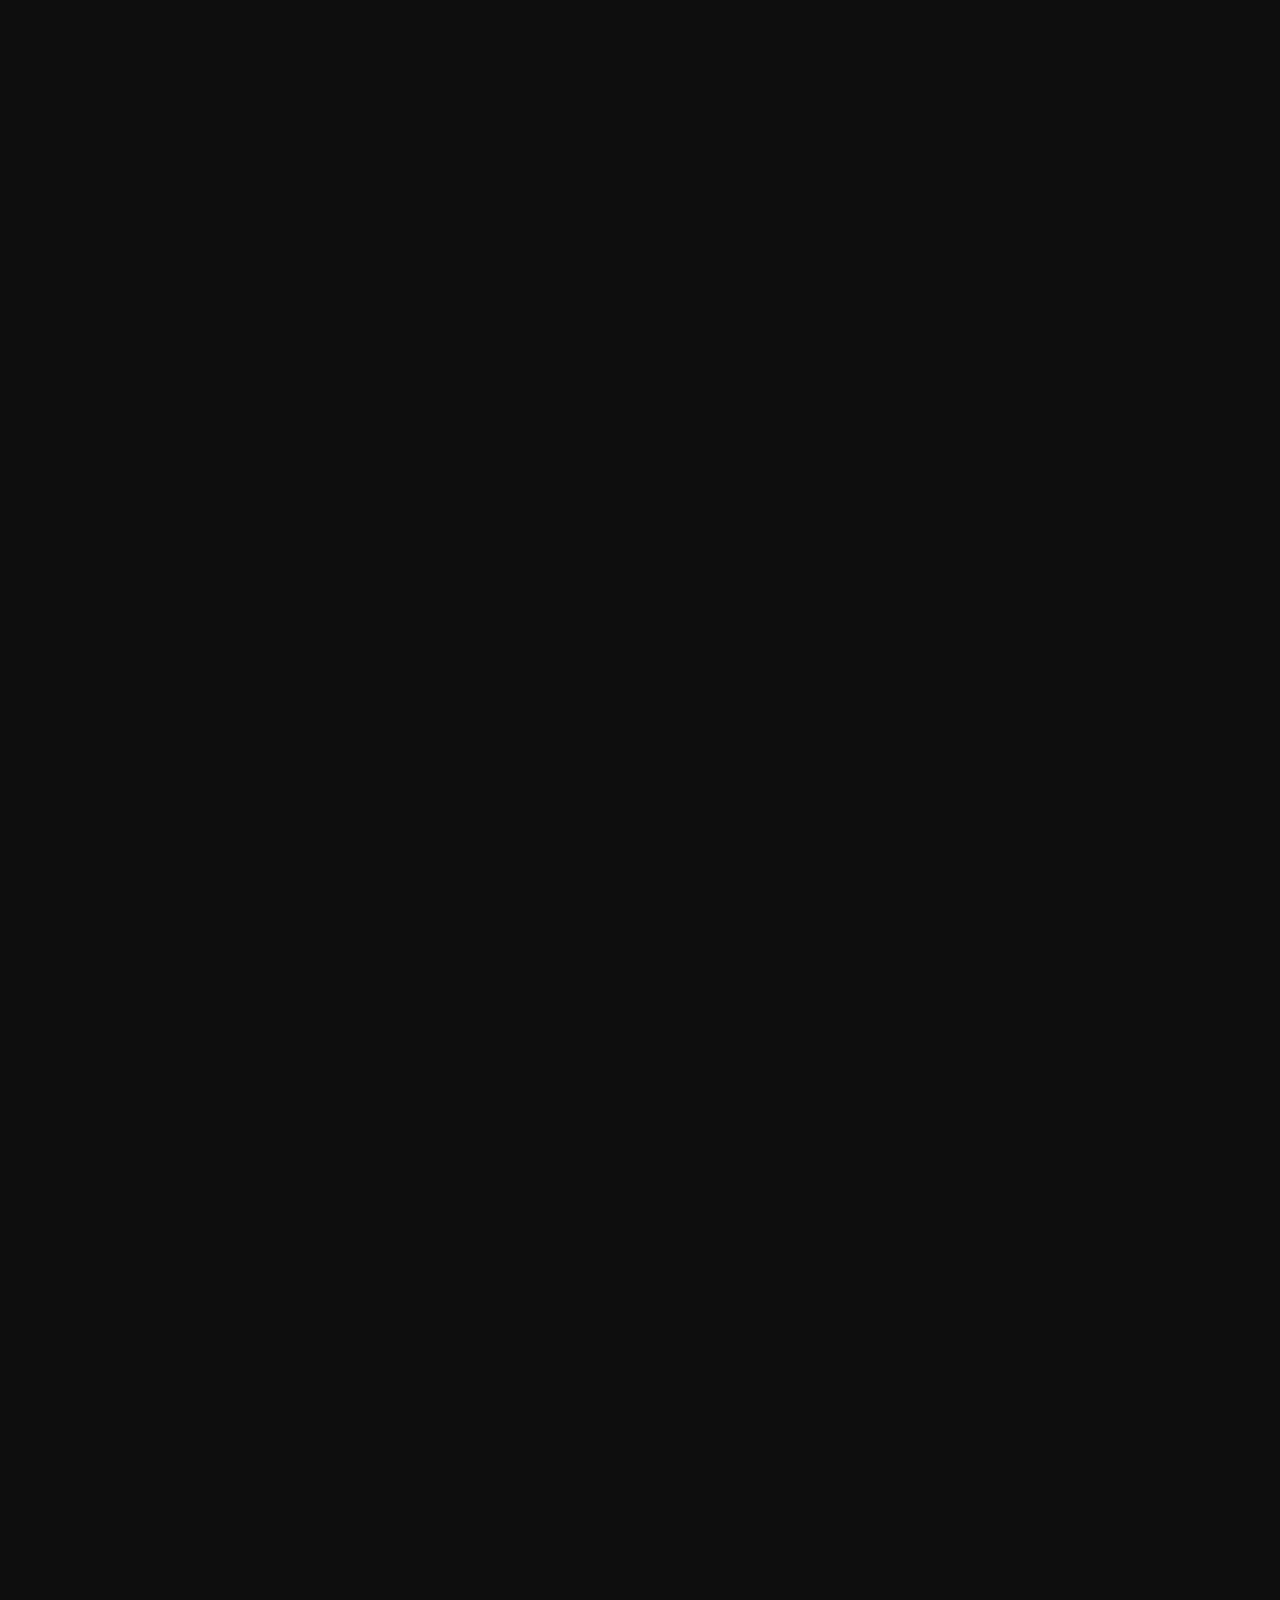
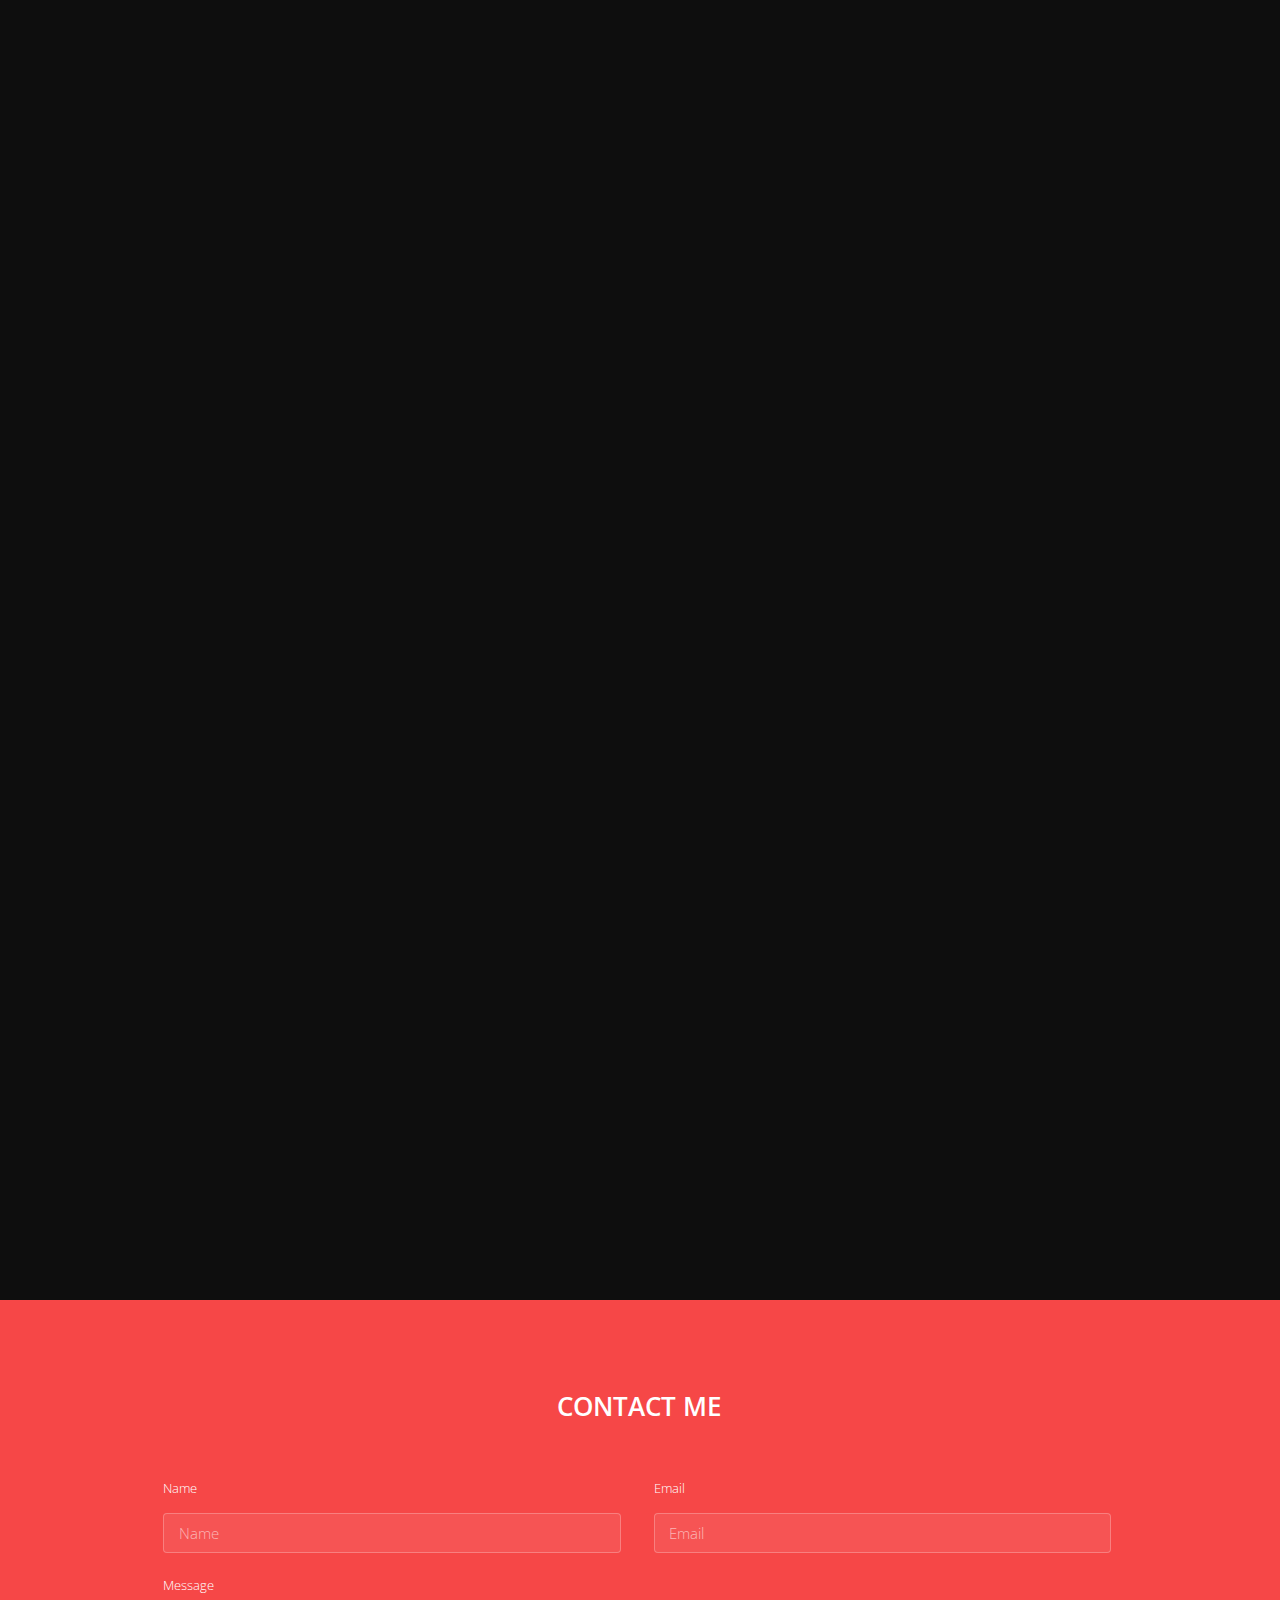
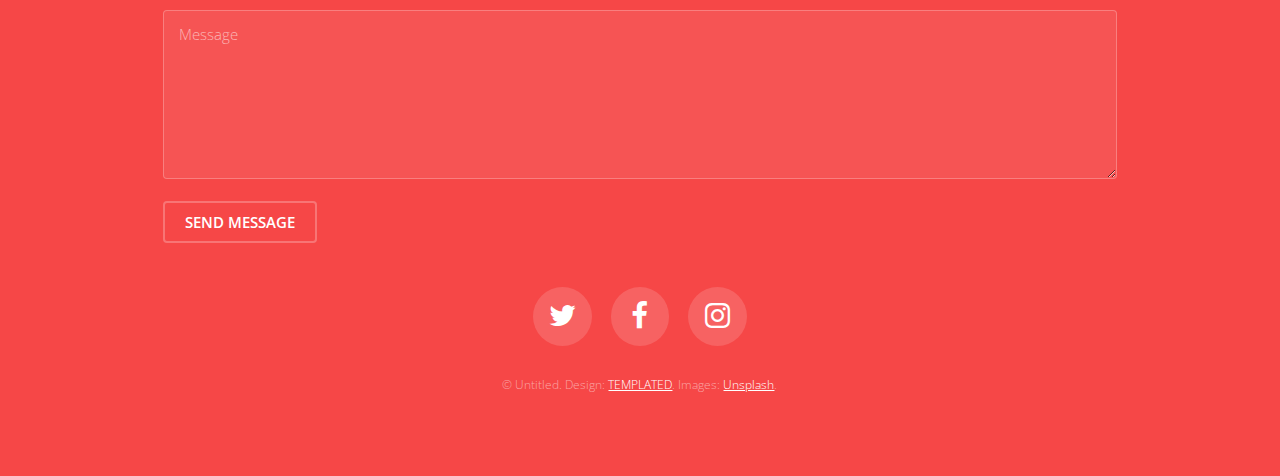
==== commit 7d51c846: "a" ====
--- a/index.html
+++ b/index.html
@@ -1,6 +1,6 @@
 <!DOCTYPE HTML>
 <!--
-	Epilogue by TEMPLATED
+	Road Trip by TEMPLATED
 	templated.co @templatedco
 	Released for free under the Creative Commons Attribution 3.0 license (templated.co/license)
 -->
@@ -14,128 +14,152 @@
 	<body>
 
 		<!-- Header -->
-			<header id="header" class="alt">
-				<div class="inner">
-					<h1>NASA API</h1>
-					<p>A beginner guide to <a href="https://templated.co">NASA API</a></p>
-				</div>
+			<header id="header">
+				<div class="logo"><a href="index.html">A beginner guide to NASA API <span>by Khoa Nguyen</span></a></div>
+				<a href="#menu"><span>Menu</span></a>
 			</header>
 
-<!-- 		<!-- Nav -->
+		<!-- Nav -->
 			<nav id="menu">
 				<ul class="links">
-					<li><a href="home.html">Home</a></li>
-					<li><a href="nasaAPI.html">NASA API Intro</a></li>
-					<li><a href="getKey.html">Get your API Key</a></li>
-					<li><a href="introJSON.html">Working with JSON</a></li>
-					<li><a href="potd.html">Picture of the Day</a></li>
-					<li><a href="marsRov.html">Mars Rover Images</a></li>
-					<li><a href="putTogeth.html">Putting it Together</a></li>
+					<li><a href="index.html">Home</a></li>
+					<li><a href="generic.html">Generic</a></li>
+					<li><a href="elements.html">Elements</a></li>
 				</ul>
-			</nav> -->
+			</nav>
 
-		<!-- Wrapper -->
-			<div id="wrapper">
+		<!-- Banner -->
+		<!--
+			Note: To show a background image, set the "data-bg" attribute below
+			to the full filename of your image. This is used in each section to set
+			the background image.
+		-->
+			<section id="banner" class="bg-img" data-bg="banner.jpg">
+				<div class="inner">
+					<header>
+						<h1>NASA API</h1>
+					</header>
+				</div>
+				<a href="#one" class="more">Learn More</a>
+			</section>
 
-				<!-- Banner -->
-					<section id="intro" class="main">
-						<span class="icon fa-diamond major"></span>
-						<h2>What is API?</h2>
-						<p>An API, or Application Program Interface, is a set of routines, protocols, and tools for building software applications. An API specifies how software components should interact. Additionally, APIs are used when programming graphical user interface (GUI) components.</p>
+		<!-- One -->
+			<section id="one" class="wrapper post bg-img" data-bg="banner2.jpg">
+				<div class="inner">
+					<article class="box">
+						<header>
+							<h2>What is API?</h2>
+							<p>01.01.2017</p>
+						</header>
+						<div class="content">
+							<p>An API, or Application Program Interface, is a set of routines, protocols, and tools for building software applications. An API specifies how software components should interact. Additionally, APIs are used when programming graphical user interface (GUI) components.</p>
+						</div>
+						<footer>
+							<a href="generic.html" class="button alt">Learn More</a>
+						</footer>
+					</article>
+				</div>
+				<a href="#two" class="more">Learn More</a>
+			</section>
+
+		<!-- Two -->
+			<section id="two" class="wrapper post bg-img" data-bg="banner5.jpg">
+				<div class="inner">
+					<article class="box">
+						<header>
+							<h2>Mus elit a ultricies at</h2>
+							<p>12.21.2016</p>
+						</header>
+						<div class="content">
+							<p>Scelerisque enim mi curae erat ultricies lobortis donec velit in per cum consectetur purus a enim platea vestibulum lacinia et elit ante scelerisque vestibulum. At urna condimentum sed vulputate a duis in senectus ullamcorper lacus cubilia consectetur odio proin sociosqu a parturient nam ac blandit praesent aptent. Eros dignissim mus mauris a natoque ad suspendisse nulla a urna in tincidunt tristique enim arcu litora scelerisque eros suspendisse.</p>
+						</div>
+						<footer>
+							<a href="generic.html" class="button alt">Learn More</a>
+						</footer>
+					</article>
+				</div>
+				<a href="#three" class="more">Learn More</a>
+			</section>
+
+		<!-- Three -->
+			<section id="three" class="wrapper post bg-img" data-bg="banner4.jpg">
+				<div class="inner">
+					<article class="box">
+						<header>
+							<h2>Varius a cursus aliquet</h2>
+							<p>11.11.2016</p>
+						</header>
+						<div class="content">
+							<p>Scelerisque enim mi curae erat ultricies lobortis donec velit in per cum consectetur purus a enim platea vestibulum lacinia et elit ante scelerisque vestibulum. At urna condimentum sed vulputate a duis in senectus ullamcorper lacus cubilia consectetur odio proin sociosqu a parturient nam ac blandit praesent aptent. Eros dignissim mus mauris a natoque ad suspendisse nulla a urna in tincidunt tristique enim arcu litora scelerisque eros suspendisse.</p>
+						</div>
+						<footer>
+							<a href="generic.html" class="button alt">Learn More</a>
+						</footer>
+					</article>
+				</div>
+				<a href="#four" class="more">Learn More</a>
+			</section>
+
+		<!-- Four -->
+			<section id="four" class="wrapper post bg-img" data-bg="banner3.jpg">
+				<div class="inner">
+					<article class="box">
+						<header>
+							<h2>Luctus blandit mi lectus in nascetur</h2>
+							<p>10.30.2016</p>
+						</header>
+						<div class="content">
+							<p>Scelerisque enim mi curae erat ultricies lobortis donec velit in per cum consectetur purus a enim platea vestibulum lacinia et elit ante scelerisque vestibulum. At urna condimentum sed vulputate a duis in senectus ullamcorper lacus cubilia consectetur odio proin sociosqu a parturient nam ac blandit praesent aptent. Eros dignissim mus mauris a natoque ad suspendisse nulla a urna in tincidunt tristique enim arcu litora scelerisque eros suspendisse.</p>
+						</div>
+						<footer>
+							<a href="generic.html" class="button alt">Learn More</a>
+						</footer>
+					</article>
+				</div>
+			</section>
+
+		<!-- Footer -->
+			<footer id="footer">
+				<div class="inner">
+
+					<h2>Contact Me</h2>
+
+					<form action="#" method="post">
+
+						<div class="field half first">
+							<label for="name">Name</label>
+							<input name="name" id="name" type="text" placeholder="Name">
+						</div>
+						<div class="field half">
+							<label for="email">Email</label>
+							<input name="email" id="email" type="email" placeholder="Email">
+						</div>
+						<div class="field">
+							<label for="message">Message</label>
+							<textarea name="message" id="message" rows="6" placeholder="Message"></textarea>
+						</div>
 						<ul class="actions">
-							<li><a href="#" class="button big">Learn More</a></li>
+							<li><input value="Send Message" class="button alt" type="submit"></li>
 						</ul>
-					</section>
+					</form>
 
-				<!-- Items -->
-					<section class="main items">
-						<article class="item">
-							<header>
-								<a href="#"><img src="images/pic01.jpg" alt="" /></a>
-								<h3>First thing first...API Key!</h3>
-							</header>
-							<p>An application programming interface key (API key) is a code passed in by computer programs calling an application programming interface (API) to identify the calling program, its developer, or its user to the Web site.</p>
-							<ul class="actions">
-								<li><a href="#" class="button">Learn More</a></li>
-							</ul>
-						</article>
-						<article class="item">
-							<header>
-								<a href="#"><img src="images/pic02.jpg" alt="" /></a>
-								<h3>JSON...The language for using APIs</h3>
-							</header>
-							<p>JSON (JavaScript Object Notation) is a lightweight data-interchange format. It is easy for humans to read and write. It is easy for machines to parse and generate.</p>
-							<ul class="actions">
-								<li><a href="#" class="button">Learn More</a></li>
-							</ul>
-						</article>
-						<article class="item">
-							<header>
-								<a href="#"><img src="images/pic03.jpg" alt="" /></a>
-								<h3>Astronomy Picture of the Day</h3>
-							</header>
-							<p>The Astronomy Picture of the Day (APOD) is easily one of the most commonly used APIs that NASA provides to the public. It allows us to get the featured picture on a specific day and information about that picture. We will explore how this fantastic API work and what we can do with it.</p>
-							<ul class="actions">
-								<li><a href="#" class="button">Learn More</a></li>
-							</ul>
-						</article>
-						<article class="item">
-							<header>
-								<a href="#"><img src="images/pic04.jpg" alt="" /></a>
-								<h3>Earth Polychromatic Imaging Camera</h3>
-							</header>
-							<p>The Earth Polychromatic Imaging Camera (EPIC) API provides stunning images of the Earth captured by DSCOVR, a deep-space satellite uniquely positioned at the Earth-Sun Lagrange point. Like APOD, this API allows us to get full disc imagery of the Earth as well as information regarding the images.  </p>
-							<ul class="actions">
-								<li><a href="#" class="button">Learn More</a></li>
-							</ul>
-						</article>
-						<article class="item">
-							<header>
-								<a href="#"><img src="images/pic05.jpg" alt="" /></a>
-								<h3>You made it!</h3>
-							</header>
-							<p>So far so good! You have learned how to get images and information through NASA APIs. Let's wrap this all up with a full demo of how we can utilize these amazing APIs to make an eye-pleasing application!  </p>
-							<ul class="actions">
-								<li><a href="#" class="button">Let's Do This!</a></li>
-							</ul>
-						</article>
-					</section>
+					<ul class="icons">
+						<li><a href="#" class="icon round fa-twitter"><span class="label">Twitter</span></a></li>
+						<li><a href="#" class="icon round fa-facebook"><span class="label">Facebook</span></a></li>
+						<li><a href="#" class="icon round fa-instagram"><span class="label">Instagram</span></a></li>
+					</ul>
 
-				<!-- CTA -->
-					<section id="cta" class="main special">
-						<h2>You made it!</h2>
-						<p>So far so good! You have learned how to get images and information through NASA APIs. Let's wrap this all up with a full demo of how we can utilize these amazing APIs to make an eye-pleasing application!</p>
-						<ul class="actions">
-							<li><a href="#" class="button big">Let's Do This!</a></li>
-						</ul>
-					</section>
+					<div class="copyright">
+						&copy; Untitled. Design: <a href="https://templated.co">TEMPLATED</a>. Images: <a href="https://unsplash.com">Unsplash</a>.
+					</div>
 
-				<!-- Main -->
-				<!--
-					<section id="main" class="main">
-						<header>
-							<h2>Lorem ipsum dolor</h2>
-						</header>
-						<p>Fusce malesuada efficitur venenatis. Pellentesque tempor leo sed massa hendrerit hendrerit. In sed feugiat est, eu congue elit. Ut porta magna vel felis sodales vulputate. Donec faucibus dapibus lacus non ornare. Etiam eget neque id metus gravida tristique ac quis erat. Aenean quis aliquet sem. Ut ut elementum sem. Suspendisse eleifend ut est non dapibus. Nulla porta, neque quis pretium sagittis, tortor lacus elementum metus, in imperdiet ante lorem vitae ipsum. Pellentesque habitant morbi tristique senectus et netus et malesuada fames ac turpis egestas. Etiam eget neque id metus gravida tristique ac quis erat. Aenean quis aliquet sem. Ut ut elementum sem. Suspendisse eleifend ut est non dapibus. Nulla porta, neque quis pretium sagittis, tortor lacus elementum metus, in imperdiet ante lorem vitae ipsum. Pellentesque habitant morbi tristique senectus et netus et malesuada fames ac turpis egestas.</p>
-					</section>
-				-->
-
-				<!-- Footer -->
-					<footer id="footer">
-						<ul class="icons">
-							<li><a href="#" class="icon fa-twitter"><span class="label">Twitter</span></a></li>
-							<li><a href="#" class="icon fa-facebook"><span class="label">Facebook</span></a></li>
-							<li><a href="#" class="icon fa-instagram"><span class="label">Instagram</span></a></li>
-							<li><a href="#" class="icon fa-linkedin"><span class="label">LinkedIn</span></a></li>
-							<li><a href="#" class="icon fa-envelope"><span class="label">Email</span></a></li>
-						</ul>
-						<p class="copyright">&copy; Khoa Nguyen. Design: <a href="https://templated.co">TEMPLATED</a></p>
-					</footer>
-
-			</div>
+				</div>
+			</footer>
 
 		<!-- Scripts -->
 			<script src="assets/js/jquery.min.js"></script>
+			<script src="assets/js/jquery.scrolly.min.js"></script>
+			<script src="assets/js/jquery.scrollex.min.js"></script>
 			<script src="assets/js/skel.min.js"></script>
 			<script src="assets/js/util.js"></script>
 			<script src="assets/js/main.js"></script>
--- a/assets/css/main.css
+++ b/assets/css/main.css
@@ -1,8 +1,9 @@
+@charset "UTF-8";
 @import url(font-awesome.min.css);
-@import url("https://fonts.googleapis.com/css?family=Pacifico|Source+Sans+Pro:200,400");
+@import url("https://fonts.googleapis.com/css?family=Lobster|Open+Sans:300,400,600,700,800");
 
 /*
-	Epilogue by TEMPLATED
+	Road Trip by TEMPLATED
 	templated.co @templatedco
 	Released for free under the Creative Commons Attribution 3.0 license (templated.co/license)
 */
@@ -56,6 +57,1498 @@
 		box-sizing: border-box;
 	}
 
+/* Containers */
+
+	.container {
+		margin-left: auto;
+		margin-right: auto;
+	}
+
+	.container.\31 25\25 {
+		width: 100%;
+		max-width: 100em;
+		min-width: 80em;
+	}
+
+	.container.\37 5\25 {
+		width: 60em;
+	}
+
+	.container.\35 0\25 {
+		width: 40em;
+	}
+
+	.container.\32 5\25 {
+		width: 20em;
+	}
+
+	.container {
+		width: 80em;
+	}
+
+	@media screen and (max-width: 1680px) {
+
+		.container.\31 25\25 {
+			width: 100%;
+			max-width: 100em;
+			min-width: 80em;
+		}
+
+		.container.\37 5\25 {
+			width: 60em;
+		}
+
+		.container.\35 0\25 {
+			width: 40em;
+		}
+
+		.container.\32 5\25 {
+			width: 20em;
+		}
+
+		.container {
+			width: 80em;
+		}
+
+	}
+
+	@media screen and (max-width: 1280px) {
+
+		.container.\31 25\25 {
+			width: 100%;
+			max-width: 81.25em;
+			min-width: 65em;
+		}
+
+		.container.\37 5\25 {
+			width: 48.75em;
+		}
+
+		.container.\35 0\25 {
+			width: 32.5em;
+		}
+
+		.container.\32 5\25 {
+			width: 16.25em;
+		}
+
+		.container {
+			width: 65em;
+		}
+
+	}
+
+	@media screen and (max-width: 980px) {
+
+		.container.\31 25\25 {
+			width: 100%;
+			max-width: 112.5%;
+			min-width: 90%;
+		}
+
+		.container.\37 5\25 {
+			width: 67.5%;
+		}
+
+		.container.\35 0\25 {
+			width: 45%;
+		}
+
+		.container.\32 5\25 {
+			width: 22.5%;
+		}
+
+		.container {
+			width: 90%;
+		}
+
+	}
+
+	@media screen and (max-width: 736px) {
+
+		.container.\31 25\25 {
+			width: 100%;
+			max-width: 112.5%;
+			min-width: 90%;
+		}
+
+		.container.\37 5\25 {
+			width: 67.5%;
+		}
+
+		.container.\35 0\25 {
+			width: 45%;
+		}
+
+		.container.\32 5\25 {
+			width: 22.5%;
+		}
+
+		.container {
+			width: 90% !important;
+		}
+
+	}
+
+	@media screen and (max-width: 480px) {
+
+		.container.\31 25\25 {
+			width: 100%;
+			max-width: 112.5%;
+			min-width: 90%;
+		}
+
+		.container.\37 5\25 {
+			width: 67.5%;
+		}
+
+		.container.\35 0\25 {
+			width: 45%;
+		}
+
+		.container.\32 5\25 {
+			width: 22.5%;
+		}
+
+		.container {
+			width: 90% !important;
+		}
+
+	}
+
+/* Grid */
+
+	.row {
+		border-bottom: solid 1px transparent;
+		-moz-box-sizing: border-box;
+		-webkit-box-sizing: border-box;
+		box-sizing: border-box;
+	}
+
+	.row > * {
+		float: left;
+		-moz-box-sizing: border-box;
+		-webkit-box-sizing: border-box;
+		box-sizing: border-box;
+	}
+
+	.row:after, .row:before {
+		content: '';
+		display: block;
+		clear: both;
+		height: 0;
+	}
+
+	.row.uniform > * > :first-child {
+		margin-top: 0;
+	}
+
+	.row.uniform > * > :last-child {
+		margin-bottom: 0;
+	}
+
+	.row.\30 \25 > * {
+		padding: 0 0 0 0em;
+	}
+
+	.row.\30 \25 {
+		margin: 0 0 -1px 0em;
+	}
+
+	.row.uniform.\30 \25 > * {
+		padding: 0em 0 0 0em;
+	}
+
+	.row.uniform.\30 \25 {
+		margin: 0em 0 -1px 0em;
+	}
+
+	.row > * {
+		padding: 0 0 0 2em;
+	}
+
+	.row {
+		margin: 0 0 -1px -2em;
+	}
+
+	.row.uniform > * {
+		padding: 2em 0 0 2em;
+	}
+
+	.row.uniform {
+		margin: -2em 0 -1px -2em;
+	}
+
+	.row.\32 00\25 > * {
+		padding: 0 0 0 4em;
+	}
+
+	.row.\32 00\25 {
+		margin: 0 0 -1px -4em;
+	}
+
+	.row.uniform.\32 00\25 > * {
+		padding: 4em 0 0 4em;
+	}
+
+	.row.uniform.\32 00\25 {
+		margin: -4em 0 -1px -4em;
+	}
+
+	.row.\31 50\25 > * {
+		padding: 0 0 0 3em;
+	}
+
+	.row.\31 50\25 {
+		margin: 0 0 -1px -3em;
+	}
+
+	.row.uniform.\31 50\25 > * {
+		padding: 3em 0 0 3em;
+	}
+
+	.row.uniform.\31 50\25 {
+		margin: -3em 0 -1px -3em;
+	}
+
+	.row.\35 0\25 > * {
+		padding: 0 0 0 1em;
+	}
+
+	.row.\35 0\25 {
+		margin: 0 0 -1px -1em;
+	}
+
+	.row.uniform.\35 0\25 > * {
+		padding: 1em 0 0 1em;
+	}
+
+	.row.uniform.\35 0\25 {
+		margin: -1em 0 -1px -1em;
+	}
+
+	.row.\32 5\25 > * {
+		padding: 0 0 0 0.5em;
+	}
+
+	.row.\32 5\25 {
+		margin: 0 0 -1px -0.5em;
+	}
+
+	.row.uniform.\32 5\25 > * {
+		padding: 0.5em 0 0 0.5em;
+	}
+
+	.row.uniform.\32 5\25 {
+		margin: -0.5em 0 -1px -0.5em;
+	}
+
+	.\31 2u, .\31 2u\24 {
+		width: 100%;
+		clear: none;
+		margin-left: 0;
+	}
+
+	.\31 1u, .\31 1u\24 {
+		width: 91.6666666667%;
+		clear: none;
+		margin-left: 0;
+	}
+
+	.\31 0u, .\31 0u\24 {
+		width: 83.3333333333%;
+		clear: none;
+		margin-left: 0;
+	}
+
+	.\39 u, .\39 u\24 {
+		width: 75%;
+		clear: none;
+		margin-left: 0;
+	}
+
+	.\38 u, .\38 u\24 {
+		width: 66.6666666667%;
+		clear: none;
+		margin-left: 0;
+	}
+
+	.\37 u, .\37 u\24 {
+		width: 58.3333333333%;
+		clear: none;
+		margin-left: 0;
+	}
+
+	.\36 u, .\36 u\24 {
+		width: 50%;
+		clear: none;
+		margin-left: 0;
+	}
+
+	.\35 u, .\35 u\24 {
+		width: 41.6666666667%;
+		clear: none;
+		margin-left: 0;
+	}
+
+	.\34 u, .\34 u\24 {
+		width: 33.3333333333%;
+		clear: none;
+		margin-left: 0;
+	}
+
+	.\33 u, .\33 u\24 {
+		width: 25%;
+		clear: none;
+		margin-left: 0;
+	}
+
+	.\32 u, .\32 u\24 {
+		width: 16.6666666667%;
+		clear: none;
+		margin-left: 0;
+	}
+
+	.\31 u, .\31 u\24 {
+		width: 8.3333333333%;
+		clear: none;
+		margin-left: 0;
+	}
+
+	.\31 2u\24 + *,
+	.\31 1u\24 + *,
+	.\31 0u\24 + *,
+	.\39 u\24 + *,
+	.\38 u\24 + *,
+	.\37 u\24 + *,
+	.\36 u\24 + *,
+	.\35 u\24 + *,
+	.\34 u\24 + *,
+	.\33 u\24 + *,
+	.\32 u\24 + *,
+	.\31 u\24 + * {
+		clear: left;
+	}
+
+	.\-11u {
+		margin-left: 91.66667%;
+	}
+
+	.\-10u {
+		margin-left: 83.33333%;
+	}
+
+	.\-9u {
+		margin-left: 75%;
+	}
+
+	.\-8u {
+		margin-left: 66.66667%;
+	}
+
+	.\-7u {
+		margin-left: 58.33333%;
+	}
+
+	.\-6u {
+		margin-left: 50%;
+	}
+
+	.\-5u {
+		margin-left: 41.66667%;
+	}
+
+	.\-4u {
+		margin-left: 33.33333%;
+	}
+
+	.\-3u {
+		margin-left: 25%;
+	}
+
+	.\-2u {
+		margin-left: 16.66667%;
+	}
+
+	.\-1u {
+		margin-left: 8.33333%;
+	}
+
+	@media screen and (max-width: 1680px) {
+
+		.row > * {
+			padding: 0 0 0 2em;
+		}
+
+		.row {
+			margin: 0 0 -1px -2em;
+		}
+
+		.row.uniform > * {
+			padding: 2em 0 0 2em;
+		}
+
+		.row.uniform {
+			margin: -2em 0 -1px -2em;
+		}
+
+		.row.\32 00\25 > * {
+			padding: 0 0 0 4em;
+		}
+
+		.row.\32 00\25 {
+			margin: 0 0 -1px -4em;
+		}
+
+		.row.uniform.\32 00\25 > * {
+			padding: 4em 0 0 4em;
+		}
+
+		.row.uniform.\32 00\25 {
+			margin: -4em 0 -1px -4em;
+		}
+
+		.row.\31 50\25 > * {
+			padding: 0 0 0 3em;
+		}
+
+		.row.\31 50\25 {
+			margin: 0 0 -1px -3em;
+		}
+
+		.row.uniform.\31 50\25 > * {
+			padding: 3em 0 0 3em;
+		}
+
+		.row.uniform.\31 50\25 {
+			margin: -3em 0 -1px -3em;
+		}
+
+		.row.\35 0\25 > * {
+			padding: 0 0 0 1em;
+		}
+
+		.row.\35 0\25 {
+			margin: 0 0 -1px -1em;
+		}
+
+		.row.uniform.\35 0\25 > * {
+			padding: 1em 0 0 1em;
+		}
+
+		.row.uniform.\35 0\25 {
+			margin: -1em 0 -1px -1em;
+		}
+
+		.row.\32 5\25 > * {
+			padding: 0 0 0 0.5em;
+		}
+
+		.row.\32 5\25 {
+			margin: 0 0 -1px -0.5em;
+		}
+
+		.row.uniform.\32 5\25 > * {
+			padding: 0.5em 0 0 0.5em;
+		}
+
+		.row.uniform.\32 5\25 {
+			margin: -0.5em 0 -1px -0.5em;
+		}
+
+		.\31 2u\28xlarge\29, .\31 2u\24\28xlarge\29 {
+			width: 100%;
+			clear: none;
+			margin-left: 0;
+		}
+
+		.\31 1u\28xlarge\29, .\31 1u\24\28xlarge\29 {
+			width: 91.6666666667%;
+			clear: none;
+			margin-left: 0;
+		}
+
+		.\31 0u\28xlarge\29, .\31 0u\24\28xlarge\29 {
+			width: 83.3333333333%;
+			clear: none;
+			margin-left: 0;
+		}
+
+		.\39 u\28xlarge\29, .\39 u\24\28xlarge\29 {
+			width: 75%;
+			clear: none;
+			margin-left: 0;
+		}
+
+		.\38 u\28xlarge\29, .\38 u\24\28xlarge\29 {
+			width: 66.6666666667%;
+			clear: none;
+			margin-left: 0;
+		}
+
+		.\37 u\28xlarge\29, .\37 u\24\28xlarge\29 {
+			width: 58.3333333333%;
+			clear: none;
+			margin-left: 0;
+		}
+
+		.\36 u\28xlarge\29, .\36 u\24\28xlarge\29 {
+			width: 50%;
+			clear: none;
+			margin-left: 0;
+		}
+
+		.\35 u\28xlarge\29, .\35 u\24\28xlarge\29 {
+			width: 41.6666666667%;
+			clear: none;
+			margin-left: 0;
+		}
+
+		.\34 u\28xlarge\29, .\34 u\24\28xlarge\29 {
+			width: 33.3333333333%;
+			clear: none;
+			margin-left: 0;
+		}
+
+		.\33 u\28xlarge\29, .\33 u\24\28xlarge\29 {
+			width: 25%;
+			clear: none;
+			margin-left: 0;
+		}
+
+		.\32 u\28xlarge\29, .\32 u\24\28xlarge\29 {
+			width: 16.6666666667%;
+			clear: none;
+			margin-left: 0;
+		}
+
+		.\31 u\28xlarge\29, .\31 u\24\28xlarge\29 {
+			width: 8.3333333333%;
+			clear: none;
+			margin-left: 0;
+		}
+
+		.\31 2u\24\28xlarge\29 + *,
+		.\31 1u\24\28xlarge\29 + *,
+		.\31 0u\24\28xlarge\29 + *,
+		.\39 u\24\28xlarge\29 + *,
+		.\38 u\24\28xlarge\29 + *,
+		.\37 u\24\28xlarge\29 + *,
+		.\36 u\24\28xlarge\29 + *,
+		.\35 u\24\28xlarge\29 + *,
+		.\34 u\24\28xlarge\29 + *,
+		.\33 u\24\28xlarge\29 + *,
+		.\32 u\24\28xlarge\29 + *,
+		.\31 u\24\28xlarge\29 + * {
+			clear: left;
+		}
+
+		.\-11u\28xlarge\29 {
+			margin-left: 91.66667%;
+		}
+
+		.\-10u\28xlarge\29 {
+			margin-left: 83.33333%;
+		}
+
+		.\-9u\28xlarge\29 {
+			margin-left: 75%;
+		}
+
+		.\-8u\28xlarge\29 {
+			margin-left: 66.66667%;
+		}
+
+		.\-7u\28xlarge\29 {
+			margin-left: 58.33333%;
+		}
+
+		.\-6u\28xlarge\29 {
+			margin-left: 50%;
+		}
+
+		.\-5u\28xlarge\29 {
+			margin-left: 41.66667%;
+		}
+
+		.\-4u\28xlarge\29 {
+			margin-left: 33.33333%;
+		}
+
+		.\-3u\28xlarge\29 {
+			margin-left: 25%;
+		}
+
+		.\-2u\28xlarge\29 {
+			margin-left: 16.66667%;
+		}
+
+		.\-1u\28xlarge\29 {
+			margin-left: 8.33333%;
+		}
+
+	}
+
+	@media screen and (max-width: 1280px) {
+
+		.row > * {
+			padding: 0 0 0 1.5em;
+		}
+
+		.row {
+			margin: 0 0 -1px -1.5em;
+		}
+
+		.row.uniform > * {
+			padding: 1.5em 0 0 1.5em;
+		}
+
+		.row.uniform {
+			margin: -1.5em 0 -1px -1.5em;
+		}
+
+		.row.\32 00\25 > * {
+			padding: 0 0 0 3em;
+		}
+
+		.row.\32 00\25 {
+			margin: 0 0 -1px -3em;
+		}
+
+		.row.uniform.\32 00\25 > * {
+			padding: 3em 0 0 3em;
+		}
+
+		.row.uniform.\32 00\25 {
+			margin: -3em 0 -1px -3em;
+		}
+
+		.row.\31 50\25 > * {
+			padding: 0 0 0 2.25em;
+		}
+
+		.row.\31 50\25 {
+			margin: 0 0 -1px -2.25em;
+		}
+
+		.row.uniform.\31 50\25 > * {
+			padding: 2.25em 0 0 2.25em;
+		}
+
+		.row.uniform.\31 50\25 {
+			margin: -2.25em 0 -1px -2.25em;
+		}
+
+		.row.\35 0\25 > * {
+			padding: 0 0 0 0.75em;
+		}
+
+		.row.\35 0\25 {
+			margin: 0 0 -1px -0.75em;
+		}
+
+		.row.uniform.\35 0\25 > * {
+			padding: 0.75em 0 0 0.75em;
+		}
+
+		.row.uniform.\35 0\25 {
+			margin: -0.75em 0 -1px -0.75em;
+		}
+
+		.row.\32 5\25 > * {
+			padding: 0 0 0 0.375em;
+		}
+
+		.row.\32 5\25 {
+			margin: 0 0 -1px -0.375em;
+		}
+
+		.row.uniform.\32 5\25 > * {
+			padding: 0.375em 0 0 0.375em;
+		}
+
+		.row.uniform.\32 5\25 {
+			margin: -0.375em 0 -1px -0.375em;
+		}
+
+		.\31 2u\28large\29, .\31 2u\24\28large\29 {
+			width: 100%;
+			clear: none;
+			margin-left: 0;
+		}
+
+		.\31 1u\28large\29, .\31 1u\24\28large\29 {
+			width: 91.6666666667%;
+			clear: none;
+			margin-left: 0;
+		}
+
+		.\31 0u\28large\29, .\31 0u\24\28large\29 {
+			width: 83.3333333333%;
+			clear: none;
+			margin-left: 0;
+		}
+
+		.\39 u\28large\29, .\39 u\24\28large\29 {
+			width: 75%;
+			clear: none;
+			margin-left: 0;
+		}
+
+		.\38 u\28large\29, .\38 u\24\28large\29 {
+			width: 66.6666666667%;
+			clear: none;
+			margin-left: 0;
+		}
+
+		.\37 u\28large\29, .\37 u\24\28large\29 {
+			width: 58.3333333333%;
+			clear: none;
+			margin-left: 0;
+		}
+
+		.\36 u\28large\29, .\36 u\24\28large\29 {
+			width: 50%;
+			clear: none;
+			margin-left: 0;
+		}
+
+		.\35 u\28large\29, .\35 u\24\28large\29 {
+			width: 41.6666666667%;
+			clear: none;
+			margin-left: 0;
+		}
+
+		.\34 u\28large\29, .\34 u\24\28large\29 {
+			width: 33.3333333333%;
+			clear: none;
+			margin-left: 0;
+		}
+
+		.\33 u\28large\29, .\33 u\24\28large\29 {
+			width: 25%;
+			clear: none;
+			margin-left: 0;
+		}
+
+		.\32 u\28large\29, .\32 u\24\28large\29 {
+			width: 16.6666666667%;
+			clear: none;
+			margin-left: 0;
+		}
+
+		.\31 u\28large\29, .\31 u\24\28large\29 {
+			width: 8.3333333333%;
+			clear: none;
+			margin-left: 0;
+		}
+
+		.\31 2u\24\28large\29 + *,
+		.\31 1u\24\28large\29 + *,
+		.\31 0u\24\28large\29 + *,
+		.\39 u\24\28large\29 + *,
+		.\38 u\24\28large\29 + *,
+		.\37 u\24\28large\29 + *,
+		.\36 u\24\28large\29 + *,
+		.\35 u\24\28large\29 + *,
+		.\34 u\24\28large\29 + *,
+		.\33 u\24\28large\29 + *,
+		.\32 u\24\28large\29 + *,
+		.\31 u\24\28large\29 + * {
+			clear: left;
+		}
+
+		.\-11u\28large\29 {
+			margin-left: 91.66667%;
+		}
+
+		.\-10u\28large\29 {
+			margin-left: 83.33333%;
+		}
+
+		.\-9u\28large\29 {
+			margin-left: 75%;
+		}
+
+		.\-8u\28large\29 {
+			margin-left: 66.66667%;
+		}
+
+		.\-7u\28large\29 {
+			margin-left: 58.33333%;
+		}
+
+		.\-6u\28large\29 {
+			margin-left: 50%;
+		}
+
+		.\-5u\28large\29 {
+			margin-left: 41.66667%;
+		}
+
+		.\-4u\28large\29 {
+			margin-left: 33.33333%;
+		}
+
+		.\-3u\28large\29 {
+			margin-left: 25%;
+		}
+
+		.\-2u\28large\29 {
+			margin-left: 16.66667%;
+		}
+
+		.\-1u\28large\29 {
+			margin-left: 8.33333%;
+		}
+
+	}
+
+	@media screen and (max-width: 980px) {
+
+		.row > * {
+			padding: 0 0 0 1.5em;
+		}
+
+		.row {
+			margin: 0 0 -1px -1.5em;
+		}
+
+		.row.uniform > * {
+			padding: 1.5em 0 0 1.5em;
+		}
+
+		.row.uniform {
+			margin: -1.5em 0 -1px -1.5em;
+		}
+
+		.row.\32 00\25 > * {
+			padding: 0 0 0 3em;
+		}
+
+		.row.\32 00\25 {
+			margin: 0 0 -1px -3em;
+		}
+
+		.row.uniform.\32 00\25 > * {
+			padding: 3em 0 0 3em;
+		}
+
+		.row.uniform.\32 00\25 {
+			margin: -3em 0 -1px -3em;
+		}
+
+		.row.\31 50\25 > * {
+			padding: 0 0 0 2.25em;
+		}
+
+		.row.\31 50\25 {
+			margin: 0 0 -1px -2.25em;
+		}
+
+		.row.uniform.\31 50\25 > * {
+			padding: 2.25em 0 0 2.25em;
+		}
+
+		.row.uniform.\31 50\25 {
+			margin: -2.25em 0 -1px -2.25em;
+		}
+
+		.row.\35 0\25 > * {
+			padding: 0 0 0 0.75em;
+		}
+
+		.row.\35 0\25 {
+			margin: 0 0 -1px -0.75em;
+		}
+
+		.row.uniform.\35 0\25 > * {
+			padding: 0.75em 0 0 0.75em;
+		}
+
+		.row.uniform.\35 0\25 {
+			margin: -0.75em 0 -1px -0.75em;
+		}
+
+		.row.\32 5\25 > * {
+			padding: 0 0 0 0.375em;
+		}
+
+		.row.\32 5\25 {
+			margin: 0 0 -1px -0.375em;
+		}
+
+		.row.uniform.\32 5\25 > * {
+			padding: 0.375em 0 0 0.375em;
+		}
+
+		.row.uniform.\32 5\25 {
+			margin: -0.375em 0 -1px -0.375em;
+		}
+
+		.\31 2u\28medium\29, .\31 2u\24\28medium\29 {
+			width: 100%;
+			clear: none;
+			margin-left: 0;
+		}
+
+		.\31 1u\28medium\29, .\31 1u\24\28medium\29 {
+			width: 91.6666666667%;
+			clear: none;
+			margin-left: 0;
+		}
+
+		.\31 0u\28medium\29, .\31 0u\24\28medium\29 {
+			width: 83.3333333333%;
+			clear: none;
+			margin-left: 0;
+		}
+
+		.\39 u\28medium\29, .\39 u\24\28medium\29 {
+			width: 75%;
+			clear: none;
+			margin-left: 0;
+		}
+
+		.\38 u\28medium\29, .\38 u\24\28medium\29 {
+			width: 66.6666666667%;
+			clear: none;
+			margin-left: 0;
+		}
+
+		.\37 u\28medium\29, .\37 u\24\28medium\29 {
+			width: 58.3333333333%;
+			clear: none;
+			margin-left: 0;
+		}
+
+		.\36 u\28medium\29, .\36 u\24\28medium\29 {
+			width: 50%;
+			clear: none;
+			margin-left: 0;
+		}
+
+		.\35 u\28medium\29, .\35 u\24\28medium\29 {
+			width: 41.6666666667%;
+			clear: none;
+			margin-left: 0;
+		}
+
+		.\34 u\28medium\29, .\34 u\24\28medium\29 {
+			width: 33.3333333333%;
+			clear: none;
+			margin-left: 0;
+		}
+
+		.\33 u\28medium\29, .\33 u\24\28medium\29 {
+			width: 25%;
+			clear: none;
+			margin-left: 0;
+		}
+
+		.\32 u\28medium\29, .\32 u\24\28medium\29 {
+			width: 16.6666666667%;
+			clear: none;
+			margin-left: 0;
+		}
+
+		.\31 u\28medium\29, .\31 u\24\28medium\29 {
+			width: 8.3333333333%;
+			clear: none;
+			margin-left: 0;
+		}
+
+		.\31 2u\24\28medium\29 + *,
+		.\31 1u\24\28medium\29 + *,
+		.\31 0u\24\28medium\29 + *,
+		.\39 u\24\28medium\29 + *,
+		.\38 u\24\28medium\29 + *,
+		.\37 u\24\28medium\29 + *,
+		.\36 u\24\28medium\29 + *,
+		.\35 u\24\28medium\29 + *,
+		.\34 u\24\28medium\29 + *,
+		.\33 u\24\28medium\29 + *,
+		.\32 u\24\28medium\29 + *,
+		.\31 u\24\28medium\29 + * {
+			clear: left;
+		}
+
+		.\-11u\28medium\29 {
+			margin-left: 91.66667%;
+		}
+
+		.\-10u\28medium\29 {
+			margin-left: 83.33333%;
+		}
+
+		.\-9u\28medium\29 {
+			margin-left: 75%;
+		}
+
+		.\-8u\28medium\29 {
+			margin-left: 66.66667%;
+		}
+
+		.\-7u\28medium\29 {
+			margin-left: 58.33333%;
+		}
+
+		.\-6u\28medium\29 {
+			margin-left: 50%;
+		}
+
+		.\-5u\28medium\29 {
+			margin-left: 41.66667%;
+		}
+
+		.\-4u\28medium\29 {
+			margin-left: 33.33333%;
+		}
+
+		.\-3u\28medium\29 {
+			margin-left: 25%;
+		}
+
+		.\-2u\28medium\29 {
+			margin-left: 16.66667%;
+		}
+
+		.\-1u\28medium\29 {
+			margin-left: 8.33333%;
+		}
+
+	}
+
+	@media screen and (max-width: 736px) {
+
+		.row > * {
+			padding: 0 0 0 1.25em;
+		}
+
+		.row {
+			margin: 0 0 -1px -1.25em;
+		}
+
+		.row.uniform > * {
+			padding: 1.25em 0 0 1.25em;
+		}
+
+		.row.uniform {
+			margin: -1.25em 0 -1px -1.25em;
+		}
+
+		.row.\32 00\25 > * {
+			padding: 0 0 0 2.5em;
+		}
+
+		.row.\32 00\25 {
+			margin: 0 0 -1px -2.5em;
+		}
+
+		.row.uniform.\32 00\25 > * {
+			padding: 2.5em 0 0 2.5em;
+		}
+
+		.row.uniform.\32 00\25 {
+			margin: -2.5em 0 -1px -2.5em;
+		}
+
+		.row.\31 50\25 > * {
+			padding: 0 0 0 1.875em;
+		}
+
+		.row.\31 50\25 {
+			margin: 0 0 -1px -1.875em;
+		}
+
+		.row.uniform.\31 50\25 > * {
+			padding: 1.875em 0 0 1.875em;
+		}
+
+		.row.uniform.\31 50\25 {
+			margin: -1.875em 0 -1px -1.875em;
+		}
+
+		.row.\35 0\25 > * {
+			padding: 0 0 0 0.625em;
+		}
+
+		.row.\35 0\25 {
+			margin: 0 0 -1px -0.625em;
+		}
+
+		.row.uniform.\35 0\25 > * {
+			padding: 0.625em 0 0 0.625em;
+		}
+
+		.row.uniform.\35 0\25 {
+			margin: -0.625em 0 -1px -0.625em;
+		}
+
+		.row.\32 5\25 > * {
+			padding: 0 0 0 0.3125em;
+		}
+
+		.row.\32 5\25 {
+			margin: 0 0 -1px -0.3125em;
+		}
+
+		.row.uniform.\32 5\25 > * {
+			padding: 0.3125em 0 0 0.3125em;
+		}
+
+		.row.uniform.\32 5\25 {
+			margin: -0.3125em 0 -1px -0.3125em;
+		}
+
+		.\31 2u\28small\29, .\31 2u\24\28small\29 {
+			width: 100%;
+			clear: none;
+			margin-left: 0;
+		}
+
+		.\31 1u\28small\29, .\31 1u\24\28small\29 {
+			width: 91.6666666667%;
+			clear: none;
+			margin-left: 0;
+		}
+
+		.\31 0u\28small\29, .\31 0u\24\28small\29 {
+			width: 83.3333333333%;
+			clear: none;
+			margin-left: 0;
+		}
+
+		.\39 u\28small\29, .\39 u\24\28small\29 {
+			width: 75%;
+			clear: none;
+			margin-left: 0;
+		}
+
+		.\38 u\28small\29, .\38 u\24\28small\29 {
+			width: 66.6666666667%;
+			clear: none;
+			margin-left: 0;
+		}
+
+		.\37 u\28small\29, .\37 u\24\28small\29 {
+			width: 58.3333333333%;
+			clear: none;
+			margin-left: 0;
+		}
+
+		.\36 u\28small\29, .\36 u\24\28small\29 {
+			width: 50%;
+			clear: none;
+			margin-left: 0;
+		}
+
+		.\35 u\28small\29, .\35 u\24\28small\29 {
+			width: 41.6666666667%;
+			clear: none;
+			margin-left: 0;
+		}
+
+		.\34 u\28small\29, .\34 u\24\28small\29 {
+			width: 33.3333333333%;
+			clear: none;
+			margin-left: 0;
+		}
+
+		.\33 u\28small\29, .\33 u\24\28small\29 {
+			width: 25%;
+			clear: none;
+			margin-left: 0;
+		}
+
+		.\32 u\28small\29, .\32 u\24\28small\29 {
+			width: 16.6666666667%;
+			clear: none;
+			margin-left: 0;
+		}
+
+		.\31 u\28small\29, .\31 u\24\28small\29 {
+			width: 8.3333333333%;
+			clear: none;
+			margin-left: 0;
+		}
+
+		.\31 2u\24\28small\29 + *,
+		.\31 1u\24\28small\29 + *,
+		.\31 0u\24\28small\29 + *,
+		.\39 u\24\28small\29 + *,
+		.\38 u\24\28small\29 + *,
+		.\37 u\24\28small\29 + *,
+		.\36 u\24\28small\29 + *,
+		.\35 u\24\28small\29 + *,
+		.\34 u\24\28small\29 + *,
+		.\33 u\24\28small\29 + *,
+		.\32 u\24\28small\29 + *,
+		.\31 u\24\28small\29 + * {
+			clear: left;
+		}
+
+		.\-11u\28small\29 {
+			margin-left: 91.66667%;
+		}
+
+		.\-10u\28small\29 {
+			margin-left: 83.33333%;
+		}
+
+		.\-9u\28small\29 {
+			margin-left: 75%;
+		}
+
+		.\-8u\28small\29 {
+			margin-left: 66.66667%;
+		}
+
+		.\-7u\28small\29 {
+			margin-left: 58.33333%;
+		}
+
+		.\-6u\28small\29 {
+			margin-left: 50%;
+		}
+
+		.\-5u\28small\29 {
+			margin-left: 41.66667%;
+		}
+
+		.\-4u\28small\29 {
+			margin-left: 33.33333%;
+		}
+
+		.\-3u\28small\29 {
+			margin-left: 25%;
+		}
+
+		.\-2u\28small\29 {
+			margin-left: 16.66667%;
+		}
+
+		.\-1u\28small\29 {
+			margin-left: 8.33333%;
+		}
+
+	}
+
+	@media screen and (max-width: 480px) {
+
+		.row > * {
+			padding: 0 0 0 1.25em;
+		}
+
+		.row {
+			margin: 0 0 -1px -1.25em;
+		}
+
+		.row.uniform > * {
+			padding: 1.25em 0 0 1.25em;
+		}
+
+		.row.uniform {
+			margin: -1.25em 0 -1px -1.25em;
+		}
+
+		.row.\32 00\25 > * {
+			padding: 0 0 0 2.5em;
+		}
+
+		.row.\32 00\25 {
+			margin: 0 0 -1px -2.5em;
+		}
+
+		.row.uniform.\32 00\25 > * {
+			padding: 2.5em 0 0 2.5em;
+		}
+
+		.row.uniform.\32 00\25 {
+			margin: -2.5em 0 -1px -2.5em;
+		}
+
+		.row.\31 50\25 > * {
+			padding: 0 0 0 1.875em;
+		}
+
+		.row.\31 50\25 {
+			margin: 0 0 -1px -1.875em;
+		}
+
+		.row.uniform.\31 50\25 > * {
+			padding: 1.875em 0 0 1.875em;
+		}
+
+		.row.uniform.\31 50\25 {
+			margin: -1.875em 0 -1px -1.875em;
+		}
+
+		.row.\35 0\25 > * {
+			padding: 0 0 0 0.625em;
+		}
+
+		.row.\35 0\25 {
+			margin: 0 0 -1px -0.625em;
+		}
+
+		.row.uniform.\35 0\25 > * {
+			padding: 0.625em 0 0 0.625em;
+		}
+
+		.row.uniform.\35 0\25 {
+			margin: -0.625em 0 -1px -0.625em;
+		}
+
+		.row.\32 5\25 > * {
+			padding: 0 0 0 0.3125em;
+		}
+
+		.row.\32 5\25 {
+			margin: 0 0 -1px -0.3125em;
+		}
+
+		.row.uniform.\32 5\25 > * {
+			padding: 0.3125em 0 0 0.3125em;
+		}
+
+		.row.uniform.\32 5\25 {
+			margin: -0.3125em 0 -1px -0.3125em;
+		}
+
+		.\31 2u\28xsmall\29, .\31 2u\24\28xsmall\29 {
+			width: 100%;
+			clear: none;
+			margin-left: 0;
+		}
+
+		.\31 1u\28xsmall\29, .\31 1u\24\28xsmall\29 {
+			width: 91.6666666667%;
+			clear: none;
+			margin-left: 0;
+		}
+
+		.\31 0u\28xsmall\29, .\31 0u\24\28xsmall\29 {
+			width: 83.3333333333%;
+			clear: none;
+			margin-left: 0;
+		}
+
+		.\39 u\28xsmall\29, .\39 u\24\28xsmall\29 {
+			width: 75%;
+			clear: none;
+			margin-left: 0;
+		}
+
+		.\38 u\28xsmall\29, .\38 u\24\28xsmall\29 {
+			width: 66.6666666667%;
+			clear: none;
+			margin-left: 0;
+		}
+
+		.\37 u\28xsmall\29, .\37 u\24\28xsmall\29 {
+			width: 58.3333333333%;
+			clear: none;
+			margin-left: 0;
+		}
+
+		.\36 u\28xsmall\29, .\36 u\24\28xsmall\29 {
+			width: 50%;
+			clear: none;
+			margin-left: 0;
+		}
+
+		.\35 u\28xsmall\29, .\35 u\24\28xsmall\29 {
+			width: 41.6666666667%;
+			clear: none;
+			margin-left: 0;
+		}
+
+		.\34 u\28xsmall\29, .\34 u\24\28xsmall\29 {
+			width: 33.3333333333%;
+			clear: none;
+			margin-left: 0;
+		}
+
+		.\33 u\28xsmall\29, .\33 u\24\28xsmall\29 {
+			width: 25%;
+			clear: none;
+			margin-left: 0;
+		}
+
+		.\32 u\28xsmall\29, .\32 u\24\28xsmall\29 {
+			width: 16.6666666667%;
+			clear: none;
+			margin-left: 0;
+		}
+
+		.\31 u\28xsmall\29, .\31 u\24\28xsmall\29 {
+			width: 8.3333333333%;
+			clear: none;
+			margin-left: 0;
+		}
+
+		.\31 2u\24\28xsmall\29 + *,
+		.\31 1u\24\28xsmall\29 + *,
+		.\31 0u\24\28xsmall\29 + *,
+		.\39 u\24\28xsmall\29 + *,
+		.\38 u\24\28xsmall\29 + *,
+		.\37 u\24\28xsmall\29 + *,
+		.\36 u\24\28xsmall\29 + *,
+		.\35 u\24\28xsmall\29 + *,
+		.\34 u\24\28xsmall\29 + *,
+		.\33 u\24\28xsmall\29 + *,
+		.\32 u\24\28xsmall\29 + *,
+		.\31 u\24\28xsmall\29 + * {
+			clear: left;
+		}
+
+		.\-11u\28xsmall\29 {
+			margin-left: 91.66667%;
+		}
+
+		.\-10u\28xsmall\29 {
+			margin-left: 83.33333%;
+		}
+
+		.\-9u\28xsmall\29 {
+			margin-left: 75%;
+		}
+
+		.\-8u\28xsmall\29 {
+			margin-left: 66.66667%;
+		}
+
+		.\-7u\28xsmall\29 {
+			margin-left: 58.33333%;
+		}
+
+		.\-6u\28xsmall\29 {
+			margin-left: 50%;
+		}
+
+		.\-5u\28xsmall\29 {
+			margin-left: 41.66667%;
+		}
+
+		.\-4u\28xsmall\29 {
+			margin-left: 33.33333%;
+		}
+
+		.\-3u\28xsmall\29 {
+			margin-left: 25%;
+		}
+
+		.\-2u\28xsmall\29 {
+			margin-left: 16.66667%;
+		}
+
+		.\-1u\28xsmall\29 {
+			margin-left: 8.33333%;
+		}
+
+	}
+
 /* Basic */
 
 	@-ms-viewport {
@@ -75,7 +1568,7 @@
 	}
 
 	body {
-		background: #f4f4f4;
+		background: #1b1b1b;
 	}
 
 		body.is-loading *, body.is-loading *:before, body.is-loading *:after {
@@ -89,29 +1582,65 @@
 			transition: none !important;
 		}
 
+	.inner {
+		width: 60em;
+	}
+
+	@media screen and (max-width: 1280px) {
+
+		.inner {
+			width: 65em;
+		}
+
+	}
+
+	@media screen and (max-width: 980px) {
+
+		.inner {
+			width: 80%;
+		}
+
+	}
+
+	@media screen and (max-width: 736px) {
+
+		.inner {
+			width: 90%;
+		}
+
+	}
+
 /* Type */
 
 	body {
-		background-color: #f4f4f4;
-		color: #666666;
+		background-color: #1b1b1b;
+		color: rgba(255, 255, 255, 0.75);
 	}
 
 	body, input, select, textarea {
-		font-family: "Source Sans Pro", Helvetica, sans-serif;
-		font-size: 17pt;
-		font-weight: 200;
+		font-family: "Open Sans", Arial, Helvetica, sans-serif;
+		font-size: 13pt;
+		font-weight: 300;
 		line-height: 1.65;
 	}
 
 		@media screen and (max-width: 1680px) {
 
 			body, input, select, textarea {
-				font-size: 13pt;
+				font-size: 11pt;
 			}
 
 		}
 
 		@media screen and (max-width: 1280px) {
+
+			body, input, select, textarea {
+				font-size: 11pt;
+			}
+
+		}
+
+		@media screen and (max-width: 980px) {
 
 			body, input, select, textarea {
 				font-size: 12pt;
@@ -119,29 +1648,32 @@
 
 		}
 
-		@media screen and (max-width: 360px) {
+		@media screen and (max-width: 736px) {
 
 			body, input, select, textarea {
-				font-size: 11pt;
+				font-size: 12pt;
+			}
+
+		}
+
+		@media screen and (max-width: 480px) {
+
+			body, input, select, textarea {
+				font-size: 12pt;
 			}
 
 		}
 
 	a {
-		-moz-transition: color 0.2s ease, border-bottom-color 0.2s ease;
-		-webkit-transition: color 0.2s ease, border-bottom-color 0.2s ease;
-		-ms-transition: color 0.2s ease, border-bottom-color 0.2s ease;
-		transition: color 0.2s ease, border-bottom-color 0.2s ease;
-		text-decoration: none;
-		border-bottom: dotted 1px;
+		text-decoration: underline;
 	}
 
 		a:hover {
-			border-bottom-color: transparent;
+			text-decoration: none;
 		}
 
 	strong, b {
-		font-weight: 400;
+		font-weight: 600;
 	}
 
 	em, i {
@@ -153,11 +1685,10 @@
 	}
 
 	h1, h2, h3, h4, h5, h6 {
-		font-weight: 400;
+		font-weight: 600;
 		line-height: 1.5;
 		margin: 0 0 1em 0;
 		text-transform: uppercase;
-		letter-spacing: 0.375rem;
 	}
 
 		h1 a, h2 a, h3 a, h4 a, h5 a, h6 a {
@@ -165,20 +1696,16 @@
 			text-decoration: none;
 		}
 
-	h1 {
-		font-size: 2em;
-	}
-
 	h2 {
 		font-size: 1.75em;
 	}
 
 	h3 {
-		font-size: 1.25em;
+		font-size: 1.35em;
 	}
 
 	h4 {
-		font-size: 1em;
+		font-size: 1.1em;
 	}
 
 	h5 {
@@ -187,22 +1714,6 @@
 
 	h6 {
 		font-size: 0.7em;
-	}
-
-	@media screen and (max-width: 736px) {
-
-		h1 {
-			font-size: 1.5em;
-		}
-
-		h2 {
-			font-size: 1.25em;
-		}
-
-		h3 {
-			font-size: 1em;
-		}
-
 	}
 
 	sub {
@@ -270,45 +1781,42 @@
 	}
 
 	input, select, textarea {
-		color: #444444;
+		color: #fff;
 	}
 
 	a {
-		color: inherit;
-	}
-
-		a:hover {
-			color: #EF6480 !important;
-		}
+		color: #F64747;
+	}
 
 	strong, b {
-		color: #444444;
+		color: #fff;
 	}
 
 	h1, h2, h3, h4, h5, h6 {
-		color: #444444;
+		color: #fff;
 	}
 
 	blockquote {
-		border-left-color: #666666;
+		border-left-color: rgba(144, 144, 144, 0.25);
 	}
 
 	code {
 		background: rgba(144, 144, 144, 0.075);
-		border-color: #666666;
+		border-color: rgba(144, 144, 144, 0.25);
 	}
 
 	hr {
-		border-bottom-color: #666666;
+		border-bottom-color: rgba(144, 144, 144, 0.25);
 	}
 
 /* Box */
 
 	.box {
+		background: rgba(0, 0, 0, 0.5);
 		border-radius: 4px;
-		border: solid 1px;
 		margin-bottom: 2em;
-		padding: 1.5em;
+		overflow: hidden;
+		padding: 4em;
 	}
 
 		.box > :last-child,
@@ -317,15 +1825,44 @@
 			margin-bottom: 0;
 		}
 
+		.box header h2 {
+			margin: 0 0 .5em 0;
+			color: #FFF;
+		}
+
+		.box header p {
+			color: rgba(255, 255, 255, 0.5);
+		}
+
 		.box.alt {
 			border: 0;
 			border-radius: 0;
 			padding: 0;
 		}
 
-	.box {
-		border-color: #666666;
-	}
+		@media screen and (max-width: 980px) {
+
+			.box {
+				padding: 3em;
+			}
+
+		}
+
+		@media screen and (max-width: 736px) {
+
+			.box {
+				padding: 2em;
+			}
+
+		}
+
+		@media screen and (max-width: 480px) {
+
+			.box {
+				padding: 1em;
+			}
+
+		}
 
 /* Button */
 
@@ -338,33 +1875,39 @@
 		-webkit-appearance: none;
 		-ms-appearance: none;
 		appearance: none;
-		-moz-transition: box-shadow 0.2s ease-in-out, background-color 0.2s ease-in-out, color 0.2s ease-in-out;
-		-webkit-transition: box-shadow 0.2s ease-in-out, background-color 0.2s ease-in-out, color 0.2s ease-in-out;
-		-ms-transition: box-shadow 0.2s ease-in-out, background-color 0.2s ease-in-out, color 0.2s ease-in-out;
-		transition: box-shadow 0.2s ease-in-out, background-color 0.2s ease-in-out, color 0.2s ease-in-out;
+		-moz-transition: background-color 0.2s ease-in-out, color 0.2s ease-in-out;
+		-webkit-transition: background-color 0.2s ease-in-out, color 0.2s ease-in-out;
+		-ms-transition: background-color 0.2s ease-in-out, color 0.2s ease-in-out;
+		transition: background-color 0.2s ease-in-out, color 0.2s ease-in-out;
 		border-radius: 4px;
 		border: 0;
 		cursor: pointer;
 		display: inline-block;
-		font-weight: 400;
-		height: 3.5em;
-		line-height: 3.5em;
-		padding: 0 2em 0 2.375em;
+		font-weight: 600;
+		height: 2.85em;
+		line-height: 2.95em;
+		padding: 0 1.5em;
 		text-align: center;
 		text-decoration: none;
 		white-space: nowrap;
 		text-transform: uppercase;
-		letter-spacing: 0.325em;
-		font-size: 0.725em;
-	}
-
-		input[type="submit"].icon:before,
-		input[type="reset"].icon:before,
-		input[type="button"].icon:before,
-		button.icon:before,
-		.button.icon:before {
-			margin-right: 0.5em;
-		}
+	}
+
+		input[type="submit"].icon,
+		input[type="reset"].icon,
+		input[type="button"].icon,
+		button.icon,
+		.button.icon {
+			padding-left: 1.35em;
+		}
+
+			input[type="submit"].icon:before,
+			input[type="reset"].icon:before,
+			input[type="button"].icon:before,
+			button.icon:before,
+			.button.icon:before {
+				margin-right: 0.5em;
+			}
 
 		input[type="submit"].fit,
 		input[type="reset"].fit,
@@ -376,15 +1919,20 @@
 			width: 100%;
 		}
 
+		input[type="submit"].small,
+		input[type="reset"].small,
+		input[type="button"].small,
+		button.small,
+		.button.small {
+			font-size: 0.8em;
+		}
+
 		input[type="submit"].big,
 		input[type="reset"].big,
 		input[type="button"].big,
 		button.big,
 		.button.big {
-			font-size: 0.8em;
-			padding: 0 2.5em 0 2.875em;
-			height: 3.75em;
-			line-height: 3.75em;
+			font-size: 1.35em;
 		}
 
 		input[type="submit"].disabled, input[type="submit"]:disabled,
@@ -420,9 +1968,8 @@
 	input[type="button"],
 	button,
 	.button {
-		background-color: transparent;
-		box-shadow: inset 0 0 0 2px #666666;
-		color: #444444 !important;
+		background-color: #5a5a5a;
+		color: #ffffff !important;
 	}
 
 		input[type="submit"]:hover,
@@ -430,8 +1977,7 @@
 		input[type="button"]:hover,
 		button:hover,
 		.button:hover {
-			color: #EF6480 !important;
-			box-shadow: inset 0 0 0 2px #EF6480;
+			background-color: #676767;
 		}
 
 		input[type="submit"]:active,
@@ -439,15 +1985,220 @@
 		input[type="button"]:active,
 		button:active,
 		.button:active {
-			background-color: rgba(239, 100, 128, 0.15);
-		}
-
-		input[type="submit"].icon:before,
-		input[type="reset"].icon:before,
-		input[type="button"].icon:before,
-		button.icon:before,
-		.button.icon:before {
-			color: #999999;
+			background-color: #4d4d4d;
+		}
+
+		input[type="submit"].alt,
+		input[type="reset"].alt,
+		input[type="button"].alt,
+		button.alt,
+		.button.alt {
+			background-color: transparent;
+			box-shadow: inset 0 0 0 2px rgba(144, 144, 144, 0.25);
+			color: #fff !important;
+		}
+
+			input[type="submit"].alt:hover,
+			input[type="reset"].alt:hover,
+			input[type="button"].alt:hover,
+			button.alt:hover,
+			.button.alt:hover {
+				background-color: rgba(144, 144, 144, 0.075);
+			}
+
+			input[type="submit"].alt:active,
+			input[type="reset"].alt:active,
+			input[type="button"].alt:active,
+			button.alt:active,
+			.button.alt:active {
+				background-color: rgba(144, 144, 144, 0.2);
+			}
+
+			input[type="submit"].alt.icon:before,
+			input[type="reset"].alt.icon:before,
+			input[type="button"].alt.icon:before,
+			button.alt.icon:before,
+			.button.alt.icon:before {
+				color: rgba(255, 255, 255, 0.5);
+			}
+
+		input[type="submit"].special,
+		input[type="reset"].special,
+		input[type="button"].special,
+		button.special,
+		.button.special {
+			background-color: #F64747;
+			color: #ffffff !important;
+		}
+
+			input[type="submit"].special:hover,
+			input[type="reset"].special:hover,
+			input[type="button"].special:hover,
+			button.special:hover,
+			.button.special:hover {
+				background-color: #f75f5f;
+			}
+
+			input[type="submit"].special:active,
+			input[type="reset"].special:active,
+			input[type="button"].special:active,
+			button.special:active,
+			.button.special:active {
+				background-color: #f52f2f;
+			}
+
+/* Flex */
+
+	.flex {
+		display: -ms-flexbox;
+		-ms-flex-pack: justify;
+		display: -moz-flex;
+		display: -webkit-flex;
+		display: -ms-flex;
+		display: flex;
+		-moz-flex-wrap: wrap;
+		-webkit-flex-wrap: wrap;
+		-ms-flex-wrap: wrap;
+		flex-wrap: wrap;
+		-moz-justify-content: space-between;
+		-webkit-justify-content: space-between;
+		-ms-justify-content: space-between;
+		justify-content: space-between;
+	}
+
+		.flex.flex-2, .flex.flex-3 {
+			-moz-align-items: stretch;
+			-webkit-align-items: stretch;
+			-ms-align-items: stretch;
+			align-items: stretch;
+		}
+
+			.flex.flex-2.center, .flex.flex-3.center {
+				-moz-align-items: center;
+				-webkit-align-items: center;
+				-ms-align-items: center;
+				align-items: center;
+			}
+
+		.flex.flex-2 .col {
+			width: 48%;
+		}
+
+			.flex.flex-2 .col.col1 {
+				width: 30%;
+			}
+
+			.flex.flex-2 .col.col2 {
+				width: 66%;
+			}
+
+			@media screen and (max-width: 736px) {
+
+				.flex.flex-2 .col.col1, .flex.flex-2 .col.col2 {
+					width: 100%;
+					margin-bottom: 2em;
+				}
+
+					.flex.flex-2 .col.col1 .image, .flex.flex-2 .col.col2 .image {
+						max-width: 60%;
+						margin: 0 auto 2em auto;
+					}
+
+			}
+
+		.flex.flex-3 .col {
+			width: 28%;
+		}
+
+			@media screen and (max-width: 736px) {
+
+				.flex.flex-3 .col {
+					width: 100%;
+					margin-bottom: 2em;
+				}
+
+					.flex.flex-3 .col .image {
+						max-width: 60%;
+						margin: 0 auto 2em auto;
+					}
+
+			}
+
+		.flex.flex-4 .col {
+			width: 22%;
+		}
+
+		.flex.flex-tabs {
+			-moz-flex-wrap: nowrap;
+			-webkit-flex-wrap: nowrap;
+			-ms-flex-wrap: nowrap;
+			flex-wrap: nowrap;
+		}
+
+			.flex.flex-tabs ul {
+				width: 20%;
+			}
+
+			.flex.flex-tabs .tabs {
+				width: 77%;
+			}
+
+		@media screen and (max-width: 980px) {
+
+			.flex.flex-4 .col {
+				width: 48%;
+			}
+
+			.flex.flex-tabs ul {
+				width: 30%;
+			}
+
+			.flex.flex-tabs .tabs {
+				width: 67%;
+			}
+
+			.flex.flex-tabs .flex-3 .col {
+				width: 48%;
+			}
+
+		}
+
+		@media screen and (max-width: 736px) {
+
+			.flex.flex-2 .col, .flex.flex-3 .col, .flex.flex-4 .col {
+				width: 100%;
+				-moz-order: 2;
+				-webkit-order: 2;
+				-ms-order: 2;
+				order: 2;
+			}
+
+				.flex.flex-2 .col.first, .flex.flex-3 .col.first, .flex.flex-4 .col.first {
+					-moz-order: 1;
+					-webkit-order: 1;
+					-ms-order: 1;
+					order: 1;
+				}
+
+			.flex.flex-tabs {
+				-moz-flex-wrap: wrap;
+				-webkit-flex-wrap: wrap;
+				-ms-flex-wrap: wrap;
+				flex-wrap: wrap;
+			}
+
+				.flex.flex-tabs ul {
+					width: 100%;
+				}
+
+				.flex.flex-tabs .tabs {
+					width: 100%;
+				}
+
+				.flex.flex-tabs .flex-3 .col {
+					width: 100%;
+				}
+
 		}
 
 /* Form */
@@ -455,11 +2206,37 @@
 	form {
 		margin: 0 0 2em 0;
 	}
+
+		form .field {
+			margin-bottom: 1.5em;
+		}
+
+			form .field.half {
+				display: inline-block;
+				width: 48%;
+			}
+
+				form .field.half.first {
+					margin-right: 3%;
+				}
+
+		@media screen and (max-width: 980px) {
+
+			form .field.half {
+				display: block;
+				width: 100%;
+			}
+
+				form .field.half.first {
+					margin-right: 0;
+				}
+
+		}
 
 	label {
 		display: block;
 		font-size: 0.9em;
-		font-weight: 400;
+		font-weight: 300;
 		margin: 0 0 1em 0;
 	}
 
@@ -554,7 +2331,7 @@
 			cursor: pointer;
 			display: inline-block;
 			font-size: 1em;
-			font-weight: 200;
+			font-weight: 300;
 			padding-left: 2.4em;
 			padding-right: 0.75em;
 			position: relative;
@@ -619,7 +2396,7 @@
 	}
 
 	label {
-		color: #444444;
+		color: #fff;
 	}
 
 	input[type="text"],
@@ -628,7 +2405,7 @@
 	select,
 	textarea {
 		background: rgba(144, 144, 144, 0.075);
-		border-color: #666666;
+		border-color: rgba(144, 144, 144, 0.25);
 	}
 
 		input[type="text"]:focus,
@@ -636,56 +2413,56 @@
 		input[type="email"]:focus,
 		select:focus,
 		textarea:focus {
-			border-color: #EF6480;
-			box-shadow: 0 0 0 1px #EF6480;
+			border-color: #F64747;
+			box-shadow: 0 0 0 1px #F64747;
 		}
 
 	.select-wrapper:before {
-		color: #666666;
+		color: rgba(144, 144, 144, 0.25);
 	}
 
 	input[type="checkbox"] + label,
 	input[type="radio"] + label {
-		color: #666666;
+		color: rgba(255, 255, 255, 0.75);
 	}
 
 		input[type="checkbox"] + label:before,
 		input[type="radio"] + label:before {
 			background: rgba(144, 144, 144, 0.075);
-			border-color: #666666;
+			border-color: rgba(144, 144, 144, 0.25);
 		}
 
 	input[type="checkbox"]:checked + label:before,
 	input[type="radio"]:checked + label:before {
-		background-color: #EF6480;
-		border-color: #EF6480;
+		background-color: #F64747;
+		border-color: #F64747;
 		color: #ffffff;
 	}
 
 	input[type="checkbox"]:focus + label:before,
 	input[type="radio"]:focus + label:before {
-		border-color: #EF6480;
-		box-shadow: 0 0 0 1px #EF6480;
+		border-color: #F64747;
+		box-shadow: 0 0 0 1px #F64747;
 	}
 
 	::-webkit-input-placeholder {
-		color: #999999 !important;
+		color: rgba(255, 255, 255, 0.5) !important;
 	}
 
 	:-moz-placeholder {
-		color: #999999 !important;
+		color: rgba(255, 255, 255, 0.5) !important;
 	}
 
 	::-moz-placeholder {
-		color: #999999 !important;
+		color: rgba(255, 255, 255, 0.5) !important;
 	}
 
 	:-ms-input-placeholder {
-		color: #999999 !important;
+		color: rgba(255, 255, 255, 0.5) !important;
 	}
 
 	.formerize-placeholder {
-		color: #999999 !important;
+		color: rgba(255, 255, 255, 0.5) !important;
 	}
 
 /* Icon */
@@ -709,31 +2486,6 @@
 			display: none;
 		}
 
-		.icon.major {
-			display: block;
-			margin: 0 0 1.5em 0;
-		}
-
-			.icon.major:before {
-				cursor: default;
-				font-size: 2.5rem;
-				box-shadow: inset 0 0 0 2px #666666;
-				width: 2.5em;
-				height: 2.5em;
-				line-height: 2.5em;
-				display: inline-block;
-				border-radius: 100%;
-				color: #666666;
-			}
-
-		@media screen and (max-width: 736px) {
-
-			.icon.major:before {
-				font-size: 2rem;
-			}
-
-		}
-
 /* Image */
 
 	.image {
@@ -838,6 +2590,10 @@
 
 				ul.icons li:last-child {
 					padding-right: 0;
+				}
+
+				ul.icons li .icon:before {
+					font-size: 2em;
 				}
 
 		ul.actions {
@@ -929,6 +2685,10 @@
 							margin: 0 !important;
 						}
 
+							ul.actions li > *.icon:before {
+								margin-left: -2em;
+							}
+
 					ul.actions.small li {
 						padding: 0.5em 0 0 0;
 					}
@@ -945,7 +2705,7 @@
 
 		dl dt {
 			display: block;
-			font-weight: 400;
+			font-weight: 600;
 			margin: 0 0 1em 0;
 		}
 
@@ -954,7 +2714,39 @@
 		}
 
 	ul.alt li {
-		border-top-color: #666666;
+		border-top-color: rgba(144, 144, 144, 0.25);
+	}
+
+/* Section/Article */
+
+	section.special, article.special {
+		text-align: center;
+	}
+
+	header p {
+		position: relative;
+		margin: 0 0 1.5em 0;
+	}
+
+	header h2 + p {
+		font-size: 1.25em;
+		margin-top: -1em;
+	}
+
+	header h3 + p {
+		font-size: 1.1em;
+		margin-top: -0.8em;
+	}
+
+	header h4 + p,
+	header h5 + p,
+	header h6 + p {
+		font-size: 0.9em;
+		margin-top: -0.6em;
+	}
+
+	header p {
+		color: rgba(255, 255, 255, 0.5);
 	}
 
 /* Table */
@@ -981,7 +2773,7 @@
 
 		table th {
 			font-size: 0.9em;
-			font-weight: 400;
+			font-weight: 600;
 			padding: 0 0.75em 0.75em 0.75em;
 			text-align: left;
 		}
@@ -1021,7 +2813,7 @@
 			}
 
 	table tbody tr {
-		border-color: #666666;
+		border-color: rgba(144, 144, 144, 0.25);
 	}
 
 		table tbody tr:nth-child(2n + 1) {
@@ -1029,529 +2821,1611 @@
 		}
 
 	table th {
-		color: #444444;
+		color: #fff;
 	}
 
 	table thead {
-		border-bottom-color: #666666;
+		border-bottom-color: rgba(144, 144, 144, 0.25);
 	}
 
 	table tfoot {
-		border-top-color: #666666;
+		border-top-color: rgba(144, 144, 144, 0.25);
 	}
 
 	table.alt tbody tr td {
-		border-color: #666666;
-	}
-
-/* Item */
-
-	.item {
-		padding: 3em 3em 1em 3em;
-		background-color: #ffffff;
-		border-radius: 4px;
-		text-align: center;
-	}
-
-		.item header {
-			border-top-left-radius: 4px;
-			border-top-right-radius: 4px;
-			margin: -3em 0 3em -3em;
-			width: calc(100% + 6em);
-			height: 15em;
-			display: -moz-flex;
-			display: -webkit-flex;
-			display: -ms-flex;
-			display: flex;
-			-moz-align-items: center;
-			-webkit-align-items: center;
-			-ms-align-items: center;
-			align-items: center;
-			-moz-justify-content: center;
-			-webkit-justify-content: center;
-			-ms-justify-content: center;
-			justify-content: center;
-			background-color: #444;
-			color: rgba(255, 255, 255, 0.75);
-			position: relative;
-			overflow: hidden;
-		}
-
-			.item header input, .item header select, .item header textarea {
+		border-color: rgba(144, 144, 144, 0.25);
+	}
+
+/* Wrapper */
+
+	.wrapper {
+		padding: 6em 0;
+		position: relative;
+	}
+
+		.wrapper.style1 {
+			background-color: #F64747;
+			color: #fdd1d1;
+		}
+
+			.wrapper.style1 input, .wrapper.style1 select, .wrapper.style1 textarea {
 				color: #ffffff;
 			}
 
-			.item header a {
-				color: inherit;
-			}
-
-				.item header a:hover {
-					color: #EF6480 !important;
-				}
-
-			.item header strong, .item header b {
+			.wrapper.style1 a {
 				color: #ffffff;
 			}
 
-			.item header h1, .item header h2, .item header h3, .item header h4, .item header h5, .item header h6 {
+			.wrapper.style1 strong, .wrapper.style1 b {
 				color: #ffffff;
 			}
 
-			.item header blockquote {
-				border-left-color: #ffffff;
-			}
-
-			.item header code {
+			.wrapper.style1 h1, .wrapper.style1 h2, .wrapper.style1 h3, .wrapper.style1 h4, .wrapper.style1 h5, .wrapper.style1 h6 {
+				color: #ffffff;
+			}
+
+			.wrapper.style1 blockquote {
+				border-left-color: rgba(255, 255, 255, 0.25);
+			}
+
+			.wrapper.style1 code {
 				background: rgba(255, 255, 255, 0.075);
+				border-color: rgba(255, 255, 255, 0.25);
+			}
+
+			.wrapper.style1 hr {
+				border-bottom-color: rgba(255, 255, 255, 0.25);
+			}
+
+			.wrapper.style1 input[type="submit"],
+			.wrapper.style1 input[type="reset"],
+			.wrapper.style1 input[type="button"],
+			.wrapper.style1 button,
+			.wrapper.style1 .button {
+				background-color: #5a5a5a;
+				color: #ffffff !important;
+			}
+
+				.wrapper.style1 input[type="submit"]:hover,
+				.wrapper.style1 input[type="reset"]:hover,
+				.wrapper.style1 input[type="button"]:hover,
+				.wrapper.style1 button:hover,
+				.wrapper.style1 .button:hover {
+					background-color: #676767;
+				}
+
+				.wrapper.style1 input[type="submit"]:active,
+				.wrapper.style1 input[type="reset"]:active,
+				.wrapper.style1 input[type="button"]:active,
+				.wrapper.style1 button:active,
+				.wrapper.style1 .button:active {
+					background-color: #4d4d4d;
+				}
+
+				.wrapper.style1 input[type="submit"].alt,
+				.wrapper.style1 input[type="reset"].alt,
+				.wrapper.style1 input[type="button"].alt,
+				.wrapper.style1 button.alt,
+				.wrapper.style1 .button.alt {
+					background-color: transparent;
+					box-shadow: inset 0 0 0 2px rgba(255, 255, 255, 0.25);
+					color: #ffffff !important;
+				}
+
+					.wrapper.style1 input[type="submit"].alt:hover,
+					.wrapper.style1 input[type="reset"].alt:hover,
+					.wrapper.style1 input[type="button"].alt:hover,
+					.wrapper.style1 button.alt:hover,
+					.wrapper.style1 .button.alt:hover {
+						background-color: rgba(255, 255, 255, 0.075);
+					}
+
+					.wrapper.style1 input[type="submit"].alt:active,
+					.wrapper.style1 input[type="reset"].alt:active,
+					.wrapper.style1 input[type="button"].alt:active,
+					.wrapper.style1 button.alt:active,
+					.wrapper.style1 .button.alt:active {
+						background-color: rgba(255, 255, 255, 0.2);
+					}
+
+					.wrapper.style1 input[type="submit"].alt.icon:before,
+					.wrapper.style1 input[type="reset"].alt.icon:before,
+					.wrapper.style1 input[type="button"].alt.icon:before,
+					.wrapper.style1 button.alt.icon:before,
+					.wrapper.style1 .button.alt.icon:before {
+						color: #fbb5b5;
+					}
+
+				.wrapper.style1 input[type="submit"].special,
+				.wrapper.style1 input[type="reset"].special,
+				.wrapper.style1 input[type="button"].special,
+				.wrapper.style1 button.special,
+				.wrapper.style1 .button.special {
+					background-color: #ffffff;
+					color: #F64747 !important;
+				}
+
+			.wrapper.style1 label {
+				color: #ffffff;
+			}
+
+			.wrapper.style1 input[type="text"],
+			.wrapper.style1 input[type="password"],
+			.wrapper.style1 input[type="email"],
+			.wrapper.style1 select,
+			.wrapper.style1 textarea {
+				background: rgba(255, 255, 255, 0.075);
+				border-color: rgba(255, 255, 255, 0.25);
+			}
+
+				.wrapper.style1 input[type="text"]:focus,
+				.wrapper.style1 input[type="password"]:focus,
+				.wrapper.style1 input[type="email"]:focus,
+				.wrapper.style1 select:focus,
+				.wrapper.style1 textarea:focus {
+					border-color: #ffffff;
+					box-shadow: 0 0 0 1px #ffffff;
+				}
+
+			.wrapper.style1 .select-wrapper:before {
+				color: rgba(255, 255, 255, 0.25);
+			}
+
+			.wrapper.style1 input[type="checkbox"] + label,
+			.wrapper.style1 input[type="radio"] + label {
+				color: #fdd1d1;
+			}
+
+				.wrapper.style1 input[type="checkbox"] + label:before,
+				.wrapper.style1 input[type="radio"] + label:before {
+					background: rgba(255, 255, 255, 0.075);
+					border-color: rgba(255, 255, 255, 0.25);
+				}
+
+			.wrapper.style1 input[type="checkbox"]:checked + label:before,
+			.wrapper.style1 input[type="radio"]:checked + label:before {
+				background-color: #ffffff;
 				border-color: #ffffff;
-			}
-
-			.item header hr {
-				border-bottom-color: #ffffff;
-			}
-
-			.item header a {
-				-moz-transition: -moz-transform 0.2s ease;
-				-webkit-transition: -webkit-transform 0.2s ease;
-				-ms-transition: -ms-transform 0.2s ease;
-				transition: transform 0.2s ease;
-				background-size: cover;
-				background-position: center;
-				background-repeat: no-repeat;
-				position: absolute;
-				top: 0;
-				left: 0;
-				width: 100%;
-				height: 100%;
-				display: block;
-			}
-
-				.item header a:before {
-					content: '';
-					display: block;
-					position: absolute;
-					top: 0;
-					left: 0;
-					width: 100%;
-					height: 100%;
-					background-color: rgba(0, 0, 0, 0.25);
-					background-image: url("images/overlay.png");
-				}
-
-			.item header:hover a {
-				-moz-transform: scale(1.1);
-				-webkit-transform: scale(1.1);
-				-ms-transform: scale(1.1);
-				transform: scale(1.1);
-			}
-
-			.item header > * {
-				position: relative;
-				z-index: 1;
-			}
-
-			.item header h3 {
-				margin: 0;
-				-moz-pointer-events: none;
-				-webkit-pointer-events: none;
-				-ms-pointer-events: none;
-				pointer-events: none;
-			}
-
-	.items {
+				color: #F64747;
+			}
+
+			.wrapper.style1 input[type="checkbox"]:focus + label:before,
+			.wrapper.style1 input[type="radio"]:focus + label:before {
+				border-color: #ffffff;
+				box-shadow: 0 0 0 1px #ffffff;
+			}
+
+			.wrapper.style1 ::-webkit-input-placeholder {
+				color: #fbb5b5 !important;
+			}
+
+			.wrapper.style1 :-moz-placeholder {
+				color: #fbb5b5 !important;
+			}
+
+			.wrapper.style1 ::-moz-placeholder {
+				color: #fbb5b5 !important;
+			}
+
+			.wrapper.style1 :-ms-input-placeholder {
+				color: #fbb5b5 !important;
+			}
+
+			.wrapper.style1 .formerize-placeholder {
+				color: #fbb5b5 !important;
+			}
+
+			.wrapper.style1 ul.alt li {
+				border-top-color: rgba(255, 255, 255, 0.25);
+			}
+
+			.wrapper.style1 header p {
+				color: #fbb5b5;
+			}
+
+			.wrapper.style1 table tbody tr {
+				border-color: rgba(255, 255, 255, 0.25);
+			}
+
+				.wrapper.style1 table tbody tr:nth-child(2n + 1) {
+					background-color: rgba(255, 255, 255, 0.075);
+				}
+
+			.wrapper.style1 table th {
+				color: #ffffff;
+			}
+
+			.wrapper.style1 table thead {
+				border-bottom-color: rgba(255, 255, 255, 0.25);
+			}
+
+			.wrapper.style1 table tfoot {
+				border-top-color: rgba(255, 255, 255, 0.25);
+			}
+
+			.wrapper.style1 table.alt tbody tr td {
+				border-color: rgba(255, 255, 255, 0.25);
+			}
+
+		.wrapper.style2 {
+			background-color: #5a5a5a;
+			color: #d6d6d6;
+		}
+
+			.wrapper.style2 input, .wrapper.style2 select, .wrapper.style2 textarea {
+				color: #ffffff;
+			}
+
+			.wrapper.style2 a {
+				color: #F64747;
+			}
+
+			.wrapper.style2 strong, .wrapper.style2 b {
+				color: #ffffff;
+			}
+
+			.wrapper.style2 h1, .wrapper.style2 h2, .wrapper.style2 h3, .wrapper.style2 h4, .wrapper.style2 h5, .wrapper.style2 h6 {
+				color: #ffffff;
+			}
+
+			.wrapper.style2 blockquote {
+				border-left-color: rgba(255, 255, 255, 0.15);
+			}
+
+			.wrapper.style2 code {
+				background: rgba(255, 255, 255, 0.075);
+				border-color: rgba(255, 255, 255, 0.15);
+			}
+
+			.wrapper.style2 hr {
+				border-bottom-color: rgba(255, 255, 255, 0.15);
+			}
+
+			.wrapper.style2 input[type="submit"],
+			.wrapper.style2 input[type="reset"],
+			.wrapper.style2 input[type="button"],
+			.wrapper.style2 button,
+			.wrapper.style2 .button {
+				background-color: #ffffff;
+				color: #5a5a5a !important;
+			}
+
+				.wrapper.style2 input[type="submit"].alt,
+				.wrapper.style2 input[type="reset"].alt,
+				.wrapper.style2 input[type="button"].alt,
+				.wrapper.style2 button.alt,
+				.wrapper.style2 .button.alt {
+					background-color: transparent;
+					box-shadow: inset 0 0 0 2px rgba(255, 255, 255, 0.15);
+					color: #ffffff !important;
+				}
+
+					.wrapper.style2 input[type="submit"].alt:hover,
+					.wrapper.style2 input[type="reset"].alt:hover,
+					.wrapper.style2 input[type="button"].alt:hover,
+					.wrapper.style2 button.alt:hover,
+					.wrapper.style2 .button.alt:hover {
+						background-color: rgba(255, 255, 255, 0.075);
+					}
+
+					.wrapper.style2 input[type="submit"].alt:active,
+					.wrapper.style2 input[type="reset"].alt:active,
+					.wrapper.style2 input[type="button"].alt:active,
+					.wrapper.style2 button.alt:active,
+					.wrapper.style2 .button.alt:active {
+						background-color: rgba(255, 255, 255, 0.2);
+					}
+
+					.wrapper.style2 input[type="submit"].alt.icon:before,
+					.wrapper.style2 input[type="reset"].alt.icon:before,
+					.wrapper.style2 input[type="button"].alt.icon:before,
+					.wrapper.style2 button.alt.icon:before,
+					.wrapper.style2 .button.alt.icon:before {
+						color: #bdbdbd;
+					}
+
+				.wrapper.style2 input[type="submit"].special,
+				.wrapper.style2 input[type="reset"].special,
+				.wrapper.style2 input[type="button"].special,
+				.wrapper.style2 button.special,
+				.wrapper.style2 .button.special {
+					background-color: #F64747;
+					color: #ffffff !important;
+				}
+
+					.wrapper.style2 input[type="submit"].special:hover,
+					.wrapper.style2 input[type="reset"].special:hover,
+					.wrapper.style2 input[type="button"].special:hover,
+					.wrapper.style2 button.special:hover,
+					.wrapper.style2 .button.special:hover {
+						background-color: #f75f5f;
+					}
+
+					.wrapper.style2 input[type="submit"].special:active,
+					.wrapper.style2 input[type="reset"].special:active,
+					.wrapper.style2 input[type="button"].special:active,
+					.wrapper.style2 button.special:active,
+					.wrapper.style2 .button.special:active {
+						background-color: #f52f2f;
+					}
+
+			.wrapper.style2 label {
+				color: #ffffff;
+			}
+
+			.wrapper.style2 input[type="text"],
+			.wrapper.style2 input[type="password"],
+			.wrapper.style2 input[type="email"],
+			.wrapper.style2 select,
+			.wrapper.style2 textarea {
+				background: rgba(255, 255, 255, 0.075);
+				border-color: rgba(255, 255, 255, 0.15);
+			}
+
+				.wrapper.style2 input[type="text"]:focus,
+				.wrapper.style2 input[type="password"]:focus,
+				.wrapper.style2 input[type="email"]:focus,
+				.wrapper.style2 select:focus,
+				.wrapper.style2 textarea:focus {
+					border-color: #F64747;
+					box-shadow: 0 0 0 1px #F64747;
+				}
+
+			.wrapper.style2 .select-wrapper:before {
+				color: rgba(255, 255, 255, 0.15);
+			}
+
+			.wrapper.style2 input[type="checkbox"] + label,
+			.wrapper.style2 input[type="radio"] + label {
+				color: #d6d6d6;
+			}
+
+				.wrapper.style2 input[type="checkbox"] + label:before,
+				.wrapper.style2 input[type="radio"] + label:before {
+					background: rgba(255, 255, 255, 0.075);
+					border-color: rgba(255, 255, 255, 0.15);
+				}
+
+			.wrapper.style2 input[type="checkbox"]:checked + label:before,
+			.wrapper.style2 input[type="radio"]:checked + label:before {
+				background-color: #F64747;
+				border-color: #F64747;
+				color: #ffffff;
+			}
+
+			.wrapper.style2 input[type="checkbox"]:focus + label:before,
+			.wrapper.style2 input[type="radio"]:focus + label:before {
+				border-color: #F64747;
+				box-shadow: 0 0 0 1px #F64747;
+			}
+
+			.wrapper.style2 ::-webkit-input-placeholder {
+				color: #bdbdbd !important;
+			}
+
+			.wrapper.style2 :-moz-placeholder {
+				color: #bdbdbd !important;
+			}
+
+			.wrapper.style2 ::-moz-placeholder {
+				color: #bdbdbd !important;
+			}
+
+			.wrapper.style2 :-ms-input-placeholder {
+				color: #bdbdbd !important;
+			}
+
+			.wrapper.style2 .formerize-placeholder {
+				color: #bdbdbd !important;
+			}
+
+			.wrapper.style2 ul.alt li {
+				border-top-color: rgba(255, 255, 255, 0.15);
+			}
+
+			.wrapper.style2 header p {
+				color: #bdbdbd;
+			}
+
+			.wrapper.style2 table tbody tr {
+				border-color: rgba(255, 255, 255, 0.15);
+			}
+
+				.wrapper.style2 table tbody tr:nth-child(2n + 1) {
+					background-color: rgba(255, 255, 255, 0.075);
+				}
+
+			.wrapper.style2 table th {
+				color: #ffffff;
+			}
+
+			.wrapper.style2 table thead {
+				border-bottom-color: rgba(255, 255, 255, 0.15);
+			}
+
+			.wrapper.style2 table tfoot {
+				border-top-color: rgba(255, 255, 255, 0.15);
+			}
+
+			.wrapper.style2 table.alt tbody tr td {
+				border-color: rgba(255, 255, 255, 0.15);
+			}
+
+		@media screen and (max-width: 980px) {
+
+			.wrapper {
+				padding: 4em 0;
+			}
+
+		}
+
+		@media screen and (max-width: 736px) {
+
+			.wrapper {
+				padding: 2em 0;
+			}
+
+		}
+
+/* Header */
+
+	body.subpage {
+		padding-top: 3.125em;
+	}
+
+	@-moz-keyframes reveal-header {
+		0% {
+			top: -4em;
+			opacity: 0;
+		}
+
+		100% {
+			top: 0;
+			opacity: 1;
+		}
+	}
+
+	@-webkit-keyframes reveal-header {
+		0% {
+			top: -4em;
+			opacity: 0;
+		}
+
+		100% {
+			top: 0;
+			opacity: 1;
+		}
+	}
+
+	@-ms-keyframes reveal-header {
+		0% {
+			top: -4em;
+			opacity: 0;
+		}
+
+		100% {
+			top: 0;
+			opacity: 1;
+		}
+	}
+
+	@keyframes reveal-header {
+		0% {
+			top: -4em;
+			opacity: 0;
+		}
+
+		100% {
+			top: 0;
+			opacity: 1;
+		}
+	}
+
+	#header {
+		background-color: transparent;
+		color: #fdd1d1;
+		cursor: default;
+		height: 3.25em;
+		left: 0;
+		line-height: 3.25em;
+		position: fixed;
+		text-align: right;
+		top: 1em;
+		width: 100%;
+		z-index: 10001;
+		padding: 0 1.5em;
+	}
+
+		#header.alt {
+			top: 0;
+			background: #F64747;
+		}
+
+		#header .logo {
+			display: inline-block;
+			height: inherit;
+			left: 1.5em;
+			line-height: inherit;
+			margin: 0;
+			padding: 0;
+			position: absolute;
+			top: 0;
+		}
+
+			#header .logo a {
+				font-size: 1.25em;
+				color: #fff;
+				font-weight: 600;
+				text-decoration: none;
+			}
+
+				#header .logo a:hover {
+					color: #fff;
+				}
+
+			#header .logo span {
+				font-weight: 300;
+				font-size: .8em;
+				color: #FFF;
+			}
+
+		#header > a {
+			-moz-transition: color 0.2s ease-in-out;
+			-webkit-transition: color 0.2s ease-in-out;
+			-ms-transition: color 0.2s ease-in-out;
+			transition: color 0.2s ease-in-out;
+			display: inline-block;
+			color: inherit;
+			text-decoration: none;
+		}
+
+			#header > a[href="#menu"] {
+				text-decoration: none;
+				-webkit-tap-highlight-color: transparent;
+				background: rgba(255, 255, 255, 0.15);
+				border-radius: 100%;
+				height: 2.5em;
+				width: 2.5em;
+				line-height: 2.5em;
+				color: #FFF;
+				text-align: center;
+			}
+
+				#header > a[href="#menu"]:before {
+					content: "";
+					-moz-osx-font-smoothing: grayscale;
+					-webkit-font-smoothing: antialiased;
+					font-family: FontAwesome;
+					font-style: normal;
+					font-weight: normal;
+					text-transform: none !important;
+				}
+
+				#header > a[href="#menu"]:hover {
+					color: rgba(255, 255, 255, 0.25);
+					background: none;
+					box-shadow: 0 0 0 1px rgba(255, 255, 255, 0.25);
+				}
+
+				#header > a[href="#menu"]:before {
+					margin: 0;
+				}
+
+				#header > a[href="#menu"] span {
+					display: none;
+				}
+
+			@media screen and (max-width: 736px) {
+
+				#header > a {
+					padding: 0 0.5em;
+				}
+
+			}
+
+	@media screen and (max-width: 980px) {
+
+		body.subpage {
+			padding-top: 50px;
+		}
+
+		#header {
+			height: 50px;
+			line-height: 50px;
+		}
+
+			#header > h1 {
+				left: 1em;
+			}
+
+				#header > h1 a {
+					font-size: 1em;
+				}
+
+	}
+
+	@media screen and (max-width: 480px) {
+
+		#header {
+			min-width: 320px;
+			top: 0;
+			font-size: .9em;
+			background: rgba(0, 0, 0, 0.9);
+		}
+
+	}
+
+/* Menu */
+
+	#menu {
+		-moz-transform: translateX(20em);
+		-webkit-transform: translateX(20em);
+		-ms-transform: translateX(20em);
+		transform: translateX(20em);
+		-moz-transition: -moz-transform 0.5s ease, box-shadow 0.5s ease, visibility 0.5s;
+		-webkit-transition: -webkit-transform 0.5s ease, box-shadow 0.5s ease, visibility 0.5s;
+		-ms-transition: -ms-transform 0.5s ease, box-shadow 0.5s ease, visibility 0.5s;
+		transition: transform 0.5s ease, box-shadow 0.5s ease, visibility 0.5s;
+		-webkit-overflow-scrolling: touch;
+		background: #f64242;
+		box-shadow: none;
+		color: #ffffff;
+		height: 100%;
+		max-width: 80%;
+		overflow-y: auto;
+		padding: 3em 2em;
+		position: fixed;
+		right: 0;
+		top: 0;
+		visibility: hidden;
+		width: 20em;
+		z-index: 10002;
+	}
+
+		#menu > ul {
+			margin: 0 0 1em 0;
+		}
+
+			#menu > ul.links {
+				list-style: none;
+				padding: 0;
+			}
+
+				#menu > ul.links > li {
+					padding: 0;
+				}
+
+					#menu > ul.links > li > a:not(.button) {
+						border: 0;
+						border-top: solid 1px rgba(255, 255, 255, 0.25);
+						color: inherit;
+						display: block;
+						line-height: 3.5em;
+						text-decoration: none;
+					}
+
+					#menu > ul.links > li > .button {
+						display: block;
+						margin: 0.5em 0 0 0;
+					}
+
+					#menu > ul.links > li:first-child > a:not(.button) {
+						border-top: 0 !important;
+					}
+
+		#menu .close {
+			text-decoration: none;
+			-moz-transition: color 0.2s ease-in-out;
+			-webkit-transition: color 0.2s ease-in-out;
+			-ms-transition: color 0.2s ease-in-out;
+			transition: color 0.2s ease-in-out;
+			-webkit-tap-highlight-color: transparent;
+			border: 0;
+			color: #fbb5b5;
+			cursor: pointer;
+			display: block;
+			height: 3.25em;
+			line-height: 3.25em;
+			padding-right: 1.25em;
+			position: absolute;
+			right: 0;
+			text-align: right;
+			top: 0;
+			vertical-align: middle;
+			width: 7em;
+		}
+
+			#menu .close:before {
+				content: "";
+				-moz-osx-font-smoothing: grayscale;
+				-webkit-font-smoothing: antialiased;
+				font-family: FontAwesome;
+				font-style: normal;
+				font-weight: normal;
+				text-transform: none !important;
+			}
+
+			#menu .close:before {
+				font-size: 1.25em;
+			}
+
+			#menu .close:hover {
+				color: #ffffff;
+			}
+
+			@media screen and (max-width: 736px) {
+
+				#menu .close {
+					height: 4em;
+					line-height: 4em;
+				}
+
+			}
+
+		#menu.visible {
+			-moz-transform: translateX(0);
+			-webkit-transform: translateX(0);
+			-ms-transform: translateX(0);
+			transform: translateX(0);
+			box-shadow: 0 0 1.5em 0 rgba(0, 0, 0, 0.2);
+			visibility: visible;
+		}
+
+		@media screen and (max-width: 736px) {
+
+			#menu {
+				padding: 2.5em 1.75em;
+			}
+
+		}
+
+/* Banner */
+
+	#banner {
+		display: -ms-flexbox;
+		-ms-flex-pack: center;
+		-ms-flex-align: center;
+		padding: 8em 0 6em 0;
+		-moz-align-items: center;
+		-webkit-align-items: center;
+		-ms-align-items: center;
+		align-items: center;
 		display: -moz-flex;
 		display: -webkit-flex;
 		display: -ms-flex;
 		display: flex;
-		-moz-flex-wrap: wrap;
-		-webkit-flex-wrap: wrap;
-		-ms-flex-wrap: wrap;
-		flex-wrap: wrap;
-		width: calc(100% + 2em);
-		margin: -2em 0 0 -2em;
-	}
-
-		.items .item {
-			margin: 2em 0 0 2em;
-			width: calc(50% - 2em);
-		}
-
-	@media screen and (max-width: 980px) {
-
-		.item header {
-			height: 25em;
-		}
-
-		.items {
-			-moz-flex-direction: column;
-			-webkit-flex-direction: column;
-			-ms-flex-direction: column;
-			flex-direction: column;
-			-moz-flex-wrap: nowrap;
-			-webkit-flex-wrap: nowrap;
-			-ms-flex-wrap: nowrap;
-			flex-wrap: nowrap;
+		-moz-justify-content: center;
+		-webkit-justify-content: center;
+		-ms-justify-content: center;
+		justify-content: center;
+		background-position: center;
+		background-size: cover;
+		background-repeat: no-repeat;
+		background-attachment: fixed;
+		border-top: 0;
+		min-height: 100vh;
+		height: 100vh;
+		position: relative;
+		text-align: center;
+		overflow: hidden;
+	}
+
+		#banner .inner {
+			-moz-transform: scale(1.0);
+			-webkit-transform: scale(1.0);
+			-ms-transform: scale(1.0);
+			transform: scale(1.0);
+			-moz-transition: opacity 1s ease, -moz-transform 1s ease;
+			-webkit-transition: opacity 1s ease, -webkit-transform 1s ease;
+			-ms-transition: opacity 1s ease, -ms-transform 1s ease;
+			transition: opacity 1s ease, transform 1s ease;
+			opacity: 1;
+			position: relative;
+			z-index: 2;
+		}
+
+		#banner h1 {
+			font-size: 7em;
+			line-height: 1.1;
+			font-family: "Lobster", cursive;
+			margin-bottom: .25em;
+			color: rgba(255, 255, 255, 0.75);
+			text-shadow: -2px -2px 0 rgba(0, 0, 0, 0.125);
+			text-transform: none;
+		}
+
+		#banner p {
+			color: rgba(255, 255, 255, 0.85);
+			font-size: 1.75em;
+		}
+
+	@-moz-keyframes more {
+		0% {
+			bottom: -3em;
+		}
+
+		100% {
+			bottom: 2em;
+		}
+	}
+
+	@-webkit-keyframes more {
+		0% {
+			bottom: -3em;
+		}
+
+		100% {
+			bottom: 2em;
+		}
+	}
+
+	@-ms-keyframes more {
+		0% {
+			bottom: -3em;
+		}
+
+		100% {
+			bottom: 2em;
+		}
+	}
+
+	@keyframes more {
+		0% {
+			bottom: -3em;
+		}
+
+		100% {
+			bottom: 2em;
+		}
+	}
+
+		#banner .more {
+			-moz-transition: height 0.2s ease;
+			-webkit-transition: height 0.2s ease;
+			-ms-transition: height 0.2s ease;
+			transition: height 0.2s ease;
+			-moz-animation: more 0.75s ease-out 3s forwards;
+			-webkit-animation: more 0.75s ease-out 3s forwards;
+			-ms-animation: more 0.75s ease-out 3s forwards;
+			animation: more 0.75s ease-out 3s forwards;
+			background-color: rgba(255, 255, 255, 0.15);
+			border: 0;
+			border-radius: 1em 1em 0 0;
+			bottom: -3em;
+			color: rgba(255, 255, 255, 0.75);
+			display: block;
+			height: 3em;
+			left: 50%;
+			margin-left: -1.5em;
+			overflow: hidden;
+			position: absolute;
+			text-indent: 3em;
+			white-space: nowrap;
+			width: 3em;
+			z-index: 2;
+			border-radius: 100%;
+			text-decoration: none;
+		}
+
+			#banner .more:before {
+				-moz-osx-font-smoothing: grayscale;
+				-webkit-font-smoothing: antialiased;
+				font-family: FontAwesome;
+				font-style: normal;
+				font-weight: normal;
+				text-transform: none !important;
+			}
+
+			#banner .more:hover {
+				background: none;
+				color: rgba(255, 255, 255, 0.5);
+				box-shadow: 0 0 1px 0 rgba(255, 255, 255, 0.5);
+			}
+
+				#banner .more:hover:before {
+					color: rgba(255, 255, 255, 0.5);
+				}
+
+			#banner .more:before {
+				content: '\f107';
+				color: #FFF;
+				font-size: 2em;
+				position: absolute;
+				right: .425em;
+				bottom: -.075em;
+			}
+
+		#banner:before {
+			-moz-transition: opacity 3s ease;
+			-webkit-transition: opacity 3s ease;
+			-ms-transition: opacity 3s ease;
+			transition: opacity 3s ease;
+			-moz-transition-delay: 1.25s;
+			-webkit-transition-delay: 1.25s;
+			-ms-transition-delay: 1.25s;
+			transition-delay: 1.25s;
+			content: '';
+			display: block;
+			background-color: #000;
+			height: 100%;
+			left: 0;
+			opacity: 0.45;
+			position: absolute;
+			top: 0;
 			width: 100%;
+			z-index: 1;
+		}
+
+		@media screen and (max-width: 980px) {
+
+			#banner {
+				font-size: .85em;
+			}
+
+				#banner br {
+					display: none;
+				}
+
+		}
+
+		@media screen and (max-width: 736px) {
+
+			#banner {
+				background-attachment: scroll;
+				min-height: 0;
+				padding: 8em 2em 4em 2em;
+			}
+
+				#banner h1 {
+					font-size: 6em;
+				}
+
+		}
+
+		@media screen and (max-width: 480px) {
+
+			#banner h1 {
+				font-size: 4em;
+			}
+
+			#banner .more {
+				display: none;
+			}
+
+		}
+
+		body.is-loading #banner .inner {
+			-moz-transform: scale(0.99);
+			-webkit-transform: scale(0.99);
+			-ms-transform: scale(0.99);
+			transform: scale(0.99);
+			opacity: 0;
+		}
+
+		body.is-loading #banner:before {
+			opacity: 1;
+		}
+
+/* Banner */
+
+	#post {
+		background-position: center;
+		background-size: cover;
+		background-repeat: no-repeat;
+		background-attachment: fixed;
+	}
+
+		#post .inner {
+			margin: 0 auto;
+		}
+
+		#post .button.icon {
+			padding: 0;
+			width: 3em;
+			height: 3em;
+			line-height: 3em;
+			border-radius: 100%;
+			text-align: center;
+		}
+
+			#post .button.icon:before {
+				margin-right: 0;
+				color: #FFF;
+			}
+
+			#post .button.icon.fa-chevron-left:before {
+				margin-left: -3px;
+			}
+
+			#post .button.icon.fa-chevron-right:before {
+				margin-left: 3px;
+			}
+
+		#post ul.actions li {
+			width: 49.5%;
 			margin: 0;
-		}
-
-			.items .item {
-				width: 100%;
-				margin: 0 0 2em 0;
-			}
-
-				.items .item:last-child {
-					margin-bottom: 0;
-				}
-
-	}
-
-	@media screen and (max-width: 736px) {
-
-		.item header {
-			height: 15em;
-		}
-
-		.items .item {
-			margin: 0 0 1em 0;
-		}
-
-	}
-
-	@media screen and (max-width: 480px) {
-
-		.item {
-			padding: 2em 1em 0.1em 1em;
-		}
-
-			.item header {
-				height: 12em;
-				margin: -2em 0 2em -1em;
-				width: calc(100% + 2em);
-			}
-
-	}
-
-/* Wrapper */
-
-	#wrapper {
-		width: 64em;
-		margin: 0 auto;
-		max-width: calc(100% - 4em);
-		padding: 4em 0 2em 0;
-	}
-
-		#wrapper > .main {
-			margin-bottom: 4em;
-		}
-
-		@media screen and (max-width: 980px) {
-
-			#wrapper {
-				padding: 2em 0 2em 0;
-			}
-
-				#wrapper > .main {
-					margin-bottom: 2em;
-				}
-
-		}
+			padding: 0;
+		}
+
+			#post ul.actions li:first-child {
+				text-align: left;
+			}
+
+			#post ul.actions li:last-child {
+				text-align: right;
+			}
 
 		@media screen and (max-width: 736px) {
 
-			#wrapper {
-				max-width: calc(100% - 2em);
-				padding: 1em 0 0.1em 0;
-			}
-
-				#wrapper > .main {
-					margin-bottom: 1em;
-				}
-
-		}
-
-/* Header */
-
-	#header {
-		background-color: #444;
-		color: rgba(255, 255, 255, 0.75);
+			#post {
+				background-attachment: scroll;
+				background-size: cover;
+			}
+
+				#post h2 {
+					font-size: 1.5em;
+				}
+
+		}
+
+		@media screen and (max-width: 480px) {
+
+			#post ul.actions li {
+				display: inline-block;
+				width: 49%;
+				margin: 0;
+				padding: 0;
+			}
+
+		}
+
+	.post {
+		display: -ms-flexbox;
+		-ms-flex-pack: center;
+		-ms-flex-align: center;
+		-moz-align-items: center;
+		-webkit-align-items: center;
+		-ms-align-items: center;
+		align-items: center;
 		display: -moz-flex;
 		display: -webkit-flex;
 		display: -ms-flex;
 		display: flex;
-		-moz-align-items: center;
-		-webkit-align-items: center;
-		-ms-align-items: center;
-		align-items: center;
 		-moz-justify-content: center;
 		-webkit-justify-content: center;
 		-ms-justify-content: center;
 		justify-content: center;
-		-moz-flex-direction: column;
-		-webkit-flex-direction: column;
-		-ms-flex-direction: column;
-		flex-direction: column;
-		padding: 8em 0 6em 0;
-		background-image: url("../../images/banner.jpg");
+		background-position: center;
 		background-size: cover;
-		background-position: center;
+		background-repeat: no-repeat;
 		background-attachment: fixed;
+		border-top: 0;
+		min-height: 100vh;
+		height: 100vh;
+		position: relative;
 		text-align: center;
-		position: relative;
-		cursor: default;
-	}
-
-		#header input, #header select, #header textarea {
-			color: #ffffff;
-		}
-
-		#header a {
-			color: inherit;
-		}
-
-			#header a:hover {
-				color: #EF6480 !important;
-			}
-
-		#header strong, #header b {
-			color: #ffffff;
-		}
-
-		#header h1, #header h2, #header h3, #header h4, #header h5, #header h6 {
-			color: #ffffff;
-		}
-
-		#header blockquote {
-			border-left-color: #ffffff;
-		}
-
-		#header code {
-			background: rgba(255, 255, 255, 0.075);
-			border-color: #ffffff;
-		}
-
-		#header hr {
-			border-bottom-color: #ffffff;
-		}
-
-		#header:before {
+		overflow: hidden;
+	}
+
+		.post .box {
+			margin: 0;
+		}
+
+	@-moz-keyframes inner {
+		0% {
+			opacity: 0;
+		}
+
+		100% {
+			opacity: 1;
+		}
+	}
+
+	@-webkit-keyframes inner {
+		0% {
+			opacity: 0;
+		}
+
+		100% {
+			opacity: 1;
+		}
+	}
+
+	@-ms-keyframes inner {
+		0% {
+			opacity: 0;
+		}
+
+		100% {
+			opacity: 1;
+		}
+	}
+
+	@keyframes inner {
+		0% {
+			opacity: 0;
+		}
+
+		100% {
+			opacity: 1;
+		}
+	}
+
+		.post .inner {
+			-moz-transform: scale(1.0);
+			-webkit-transform: scale(1.0);
+			-ms-transform: scale(1.0);
+			transform: scale(1.0);
+			-moz-transition: opacity 1.25s ease, -moz-transform 1s ease;
+			-webkit-transition: opacity 1.25s ease, -webkit-transform 1s ease;
+			-ms-transition: opacity 1.25s ease, -ms-transform 1s ease;
+			transition: opacity 1.25s ease, transform 1s ease;
+			opacity: 0;
+			position: relative;
+			z-index: 2;
+		}
+
+			.post .inner.current {
+				opacity: 1;
+			}
+
+		.post:before {
+			-moz-transition: opacity 3s ease;
+			-webkit-transition: opacity 3s ease;
+			-ms-transition: opacity 3s ease;
+			transition: opacity 3s ease;
+			-moz-transition-delay: 1.25s;
+			-webkit-transition-delay: 1.25s;
+			-ms-transition-delay: 1.25s;
+			transition-delay: 1.25s;
 			content: '';
 			display: block;
+			background-color: #000;
+			height: 100%;
+			left: 0;
+			opacity: 0.45;
 			position: absolute;
 			top: 0;
-			left: 0;
 			width: 100%;
-			height: 100%;
-			background-color: rgba(0, 0, 0, 0.25);
-			background-image: url("images/overlay.png");
-		}
-
-		#header h1 {
-			margin-bottom: 0.5em;
-		}
-
-		#header .inner {
-			position: relative;
 			z-index: 1;
 		}
 
-		#header.alt {
-			height: 20em;
-			min-height: 20em;
-			min-height: 75vh;
-		}
-
-			#header.alt:before {
-				-moz-transition: background-color 3s ease;
-				-webkit-transition: background-color 3s ease;
-				-ms-transition: background-color 3s ease;
-				transition: background-color 3s ease;
-				-moz-transition-delay: 1s;
-				-webkit-transition-delay: 1s;
-				-ms-transition-delay: 1s;
-				transition-delay: 1s;
-			}
-
-			#header.alt h1 {
-				font-size: 4em;
-				padding: 0 0.5em 0.25em 0.5em;
-				border-bottom: solid 2px #ffffff;
-				font-weight: 200;
-				font-family: "Pacifico", cursive;
-				text-transform: none;
-				letter-spacing: 0;
-			}
-
-			#header.alt p {
-				text-transform: uppercase;
-				letter-spacing: 0.325rem;
-				font-weight: 400;
-				font-size: 0.8em;
-				padding: 0 1.25em;
-			}
-
-			#header.alt .inner {
-				-moz-transition: opacity 2s ease;
-				-webkit-transition: opacity 2s ease;
-				-ms-transition: opacity 2s ease;
-				transition: opacity 2s ease;
-				opacity: 1;
-			}
-
-		body.is-loading #header.alt:before {
-			background-color: black;
-		}
-
-		body.is-loading #header.alt .inner {
-			opacity: 0;
-		}
-
-		@media screen and (max-width: 1280px) {
-
-			#header {
+	@-moz-keyframes more {
+		0% {
+			bottom: -3em;
+		}
+
+		100% {
+			bottom: 2em;
+		}
+	}
+
+	@-webkit-keyframes more {
+		0% {
+			bottom: -3em;
+		}
+
+		100% {
+			bottom: 2em;
+		}
+	}
+
+	@-ms-keyframes more {
+		0% {
+			bottom: -3em;
+		}
+
+		100% {
+			bottom: 2em;
+		}
+	}
+
+	@keyframes more {
+		0% {
+			bottom: -3em;
+		}
+
+		100% {
+			bottom: 2em;
+		}
+	}
+
+		.post .more {
+			background-color: rgba(255, 255, 255, 0.15);
+			border: 0;
+			border-radius: 1em 1em 0 0;
+			bottom: -3em;
+			color: rgba(255, 255, 255, 0.75);
+			display: block;
+			height: 3em;
+			left: 50%;
+			margin-left: -1.5em;
+			overflow: hidden;
+			position: absolute;
+			text-indent: 3em;
+			white-space: nowrap;
+			width: 3em;
+			z-index: 2;
+			border-radius: 100%;
+			text-decoration: none;
+		}
+
+			.post .more:before {
+				-moz-osx-font-smoothing: grayscale;
+				-webkit-font-smoothing: antialiased;
+				font-family: FontAwesome;
+				font-style: normal;
+				font-weight: normal;
+				text-transform: none !important;
+			}
+
+			.post .more.current {
+				-moz-transition: height 0.2s ease;
+				-webkit-transition: height 0.2s ease;
+				-ms-transition: height 0.2s ease;
+				transition: height 0.2s ease;
+				-moz-animation: more 0.75s ease-out 2s forwards;
+				-webkit-animation: more 0.75s ease-out 2s forwards;
+				-ms-animation: more 0.75s ease-out 2s forwards;
+				animation: more 0.75s ease-out 2s forwards;
+			}
+
+			.post .more:hover {
+				background: none;
+				color: rgba(255, 255, 255, 0.5);
+				box-shadow: 0 0 1px 0 rgba(255, 255, 255, 0.5);
+			}
+
+				.post .more:hover:before {
+					color: rgba(255, 255, 255, 0.5);
+				}
+
+			.post .more:before {
+				content: '\f107';
+				color: #FFF;
+				font-size: 2em;
+				position: absolute;
+				right: .425em;
+				bottom: -.075em;
+			}
+
+		@media screen and (max-width: 980px) {
+
+			@-moz-keyframes more {
+				0% {
+					bottom: -3em;
+				}
+
+				100% {
+					bottom: 1.5em;
+				}
+
+		}
+
+			@-webkit-keyframes more {
+				0% {
+					bottom: -3em;
+				}
+
+				100% {
+					bottom: 1.5em;
+				}
+			}
+
+			@-ms-keyframes more {
+				0% {
+					bottom: -3em;
+				}
+
+				100% {
+					bottom: 1.5em;
+				}
+			}
+
+			@keyframes more {
+				0% {
+					bottom: -3em;
+				}
+
+				100% {
+					bottom: 1.5em;
+				}
+			} }
+
+		@media screen and (max-width: 736px) {
+
+			.post {
+				min-height: 0;
+				height: auto;
 				background-attachment: scroll;
 			}
 
-		}
+				.post h2 {
+					font-size: 1.5em;
+				}
+
+		}
+
+		@media screen and (max-width: 480px) {
+
+			.post h2 {
+				font-size: 1.25em;
+			}
+
+			.post .more {
+				display: none;
+			}
+
+			.post .button {
+				width: 100%;
+			}
+
+		}
+
+/* Main */
+
+	#main {
+		padding: 4em 0 2em 0;
+	}
 
 		@media screen and (max-width: 736px) {
 
-			#header {
-				padding: 4em 2em 2em 2em;
-			}
-
-				#header.alt h1 {
-					font-size: 2.5em;
-					padding-left: 0;
-					padding-right: 0;
-				}
-
-				#header.alt p {
-					padding: 0;
-				}
-
-				#header.alt .inner {
-					max-width: 20em;
-				}
-
-		}
-
-/* Main */
-
-	#main {
-		padding: 4em 4em 2em 4em;
-		background-color: #ffffff;
-		border-radius: 4px;
-	}
-
-		#main > header:first-child {
+			#main {
+				padding: 3em 0 1em 0;
+			}
+
+		}
+
+/* Footer */
+
+	#footer {
+		background-color: #F64747;
+		color: #fdd1d1;
+		padding: 6em 0 4em 0;
+		background: #F64747;
+	}
+
+		#footer input, #footer select, #footer textarea {
+			color: #ffffff;
+		}
+
+		#footer a {
+			color: #ffffff;
+		}
+
+		#footer strong, #footer b {
+			color: #ffffff;
+		}
+
+		#footer h1, #footer h2, #footer h3, #footer h4, #footer h5, #footer h6 {
+			color: #ffffff;
+		}
+
+		#footer blockquote {
+			border-left-color: rgba(255, 255, 255, 0.25);
+		}
+
+		#footer code {
+			background: rgba(255, 255, 255, 0.075);
+			border-color: rgba(255, 255, 255, 0.25);
+		}
+
+		#footer hr {
+			border-bottom-color: rgba(255, 255, 255, 0.25);
+		}
+
+		#footer input[type="submit"],
+		#footer input[type="reset"],
+		#footer input[type="button"],
+		#footer button,
+		#footer .button {
+			background-color: #5a5a5a;
+			color: #ffffff !important;
+		}
+
+			#footer input[type="submit"]:hover,
+			#footer input[type="reset"]:hover,
+			#footer input[type="button"]:hover,
+			#footer button:hover,
+			#footer .button:hover {
+				background-color: #676767;
+			}
+
+			#footer input[type="submit"]:active,
+			#footer input[type="reset"]:active,
+			#footer input[type="button"]:active,
+			#footer button:active,
+			#footer .button:active {
+				background-color: #4d4d4d;
+			}
+
+			#footer input[type="submit"].alt,
+			#footer input[type="reset"].alt,
+			#footer input[type="button"].alt,
+			#footer button.alt,
+			#footer .button.alt {
+				background-color: transparent;
+				box-shadow: inset 0 0 0 2px rgba(255, 255, 255, 0.25);
+				color: #ffffff !important;
+			}
+
+				#footer input[type="submit"].alt:hover,
+				#footer input[type="reset"].alt:hover,
+				#footer input[type="button"].alt:hover,
+				#footer button.alt:hover,
+				#footer .button.alt:hover {
+					background-color: rgba(255, 255, 255, 0.075);
+				}
+
+				#footer input[type="submit"].alt:active,
+				#footer input[type="reset"].alt:active,
+				#footer input[type="button"].alt:active,
+				#footer button.alt:active,
+				#footer .button.alt:active {
+					background-color: rgba(255, 255, 255, 0.2);
+				}
+
+				#footer input[type="submit"].alt.icon:before,
+				#footer input[type="reset"].alt.icon:before,
+				#footer input[type="button"].alt.icon:before,
+				#footer button.alt.icon:before,
+				#footer .button.alt.icon:before {
+					color: #fbb5b5;
+				}
+
+			#footer input[type="submit"].special,
+			#footer input[type="reset"].special,
+			#footer input[type="button"].special,
+			#footer button.special,
+			#footer .button.special {
+				background-color: #ffffff;
+				color: #F64747 !important;
+			}
+
+		#footer label {
+			color: #ffffff;
+		}
+
+		#footer input[type="text"],
+		#footer input[type="password"],
+		#footer input[type="email"],
+		#footer select,
+		#footer textarea {
+			background: rgba(255, 255, 255, 0.075);
+			border-color: rgba(255, 255, 255, 0.25);
+		}
+
+			#footer input[type="text"]:focus,
+			#footer input[type="password"]:focus,
+			#footer input[type="email"]:focus,
+			#footer select:focus,
+			#footer textarea:focus {
+				border-color: #ffffff;
+				box-shadow: 0 0 0 1px #ffffff;
+			}
+
+		#footer .select-wrapper:before {
+			color: rgba(255, 255, 255, 0.25);
+		}
+
+		#footer input[type="checkbox"] + label,
+		#footer input[type="radio"] + label {
+			color: #fdd1d1;
+		}
+
+			#footer input[type="checkbox"] + label:before,
+			#footer input[type="radio"] + label:before {
+				background: rgba(255, 255, 255, 0.075);
+				border-color: rgba(255, 255, 255, 0.25);
+			}
+
+		#footer input[type="checkbox"]:checked + label:before,
+		#footer input[type="radio"]:checked + label:before {
+			background-color: #ffffff;
+			border-color: #ffffff;
+			color: #F64747;
+		}
+
+		#footer input[type="checkbox"]:focus + label:before,
+		#footer input[type="radio"]:focus + label:before {
+			border-color: #ffffff;
+			box-shadow: 0 0 0 1px #ffffff;
+		}
+
+		#footer ::-webkit-input-placeholder {
+			color: #fbb5b5 !important;
+		}
+
+		#footer :-moz-placeholder {
+			color: #fbb5b5 !important;
+		}
+
+		#footer ::-moz-placeholder {
+			color: #fbb5b5 !important;
+		}
+
+		#footer :-ms-input-placeholder {
+			color: #fbb5b5 !important;
+		}
+
+		#footer .formerize-placeholder {
+			color: #fbb5b5 !important;
+		}
+
+		#footer ul.alt li {
+			border-top-color: rgba(255, 255, 255, 0.25);
+		}
+
+		#footer header p {
+			color: #fbb5b5;
+		}
+
+		#footer table tbody tr {
+			border-color: rgba(255, 255, 255, 0.25);
+		}
+
+			#footer table tbody tr:nth-child(2n + 1) {
+				background-color: rgba(255, 255, 255, 0.075);
+			}
+
+		#footer table th {
+			color: #ffffff;
+		}
+
+		#footer table thead {
+			border-bottom-color: rgba(255, 255, 255, 0.25);
+		}
+
+		#footer table tfoot {
+			border-top-color: rgba(255, 255, 255, 0.25);
+		}
+
+		#footer table.alt tbody tr td {
+			border-color: rgba(255, 255, 255, 0.25);
+		}
+
+		#footer .inner {
+			margin: 0 auto;
+		}
+
+		#footer h2 {
+			margin-bottom: 2em;
 			text-align: center;
 		}
 
+		#footer .icons {
+			text-align: center;
+			padding-top: 1em;
+		}
+
+		#footer .copyright {
+			color: rgba(255, 255, 255, 0.5);
+			font-size: 0.8em;
+			margin: 0 0 2em 0;
+			padding: 0;
+			text-align: center;
+		}
+
+		#footer .icon.round {
+			display: block;
+			background: rgba(255, 255, 255, 0.15);
+			border-radius: 100%;
+			height: 4em;
+			width: 4em;
+			line-height: 4em;
+			color: #FFF;
+		}
+
+			#footer .icon.round:hover {
+				color: rgba(255, 255, 255, 0.25);
+				background: none;
+				box-shadow: 0 0 0 1px rgba(255, 255, 255, 0.25);
+			}
+
 		@media screen and (max-width: 736px) {
 
-			#main {
-				padding: 2em 2em 0.1em 2em;
-			}
-
-		}
-
-		@media screen and (max-width: 480px) {
-
-			#main {
-				padding: 2em 1em 0.1em 1em;
-			}
-
-		}
-
-/* Intro */
-
-	#intro {
-		padding: 4em 4em 2em 4em;
-		background-color: #ffffff;
-		border-radius: 4px;
-		text-align: center;
-	}
-
-		@media screen and (max-width: 736px) {
-
-			#intro {
-				padding: 2em 2em 0.1em 2em;
-			}
-
-		}
-
-		@media screen and (max-width: 480px) {
-
-			#intro {
-				padding: 2em 1em 0.1em 1em;
-			}
-
-				#intro p br {
-					display: none;
-				}
-
-		}
-
-/* CTA */
-
-	#cta {
-		padding: 2em 0 0.1em 0;
-		text-align: center;
-	}
-
-		@media screen and (max-width: 736px) {
-
-			#cta {
-				padding: 2em 2em 0.1em 2em;
-			}
-
-		}
-
-		@media screen and (max-width: 480px) {
-
-			#cta {
-				padding: 2em 1em 0.1em 1em;
-			}
-
-				#cta p br {
-					display: none;
-				}
-
-		}
-
-/* Footer */
-
-	#footer {
-		text-align: center;
-		margin-top: 4em;
-	}
-
-		#footer a {
-			color: inherit;
-		}
-
-		#footer:before {
-			content: '';
-			display: inline-block;
-			width: 6em;
-			height: 2px;
-			background-color: #666666;
-			margin-bottom: 4em;
-		}
-
-		#footer .copyright {
-			font-size: 0.8em;
-		}
-
-		@media screen and (max-width: 736px) {
-
 			#footer {
-				margin-top: 2em;
-			}
-
-				#footer:before {
-					margin-bottom: 2em;
-				}
+				padding: 3em 0 1em 0;
+			}
 
 		}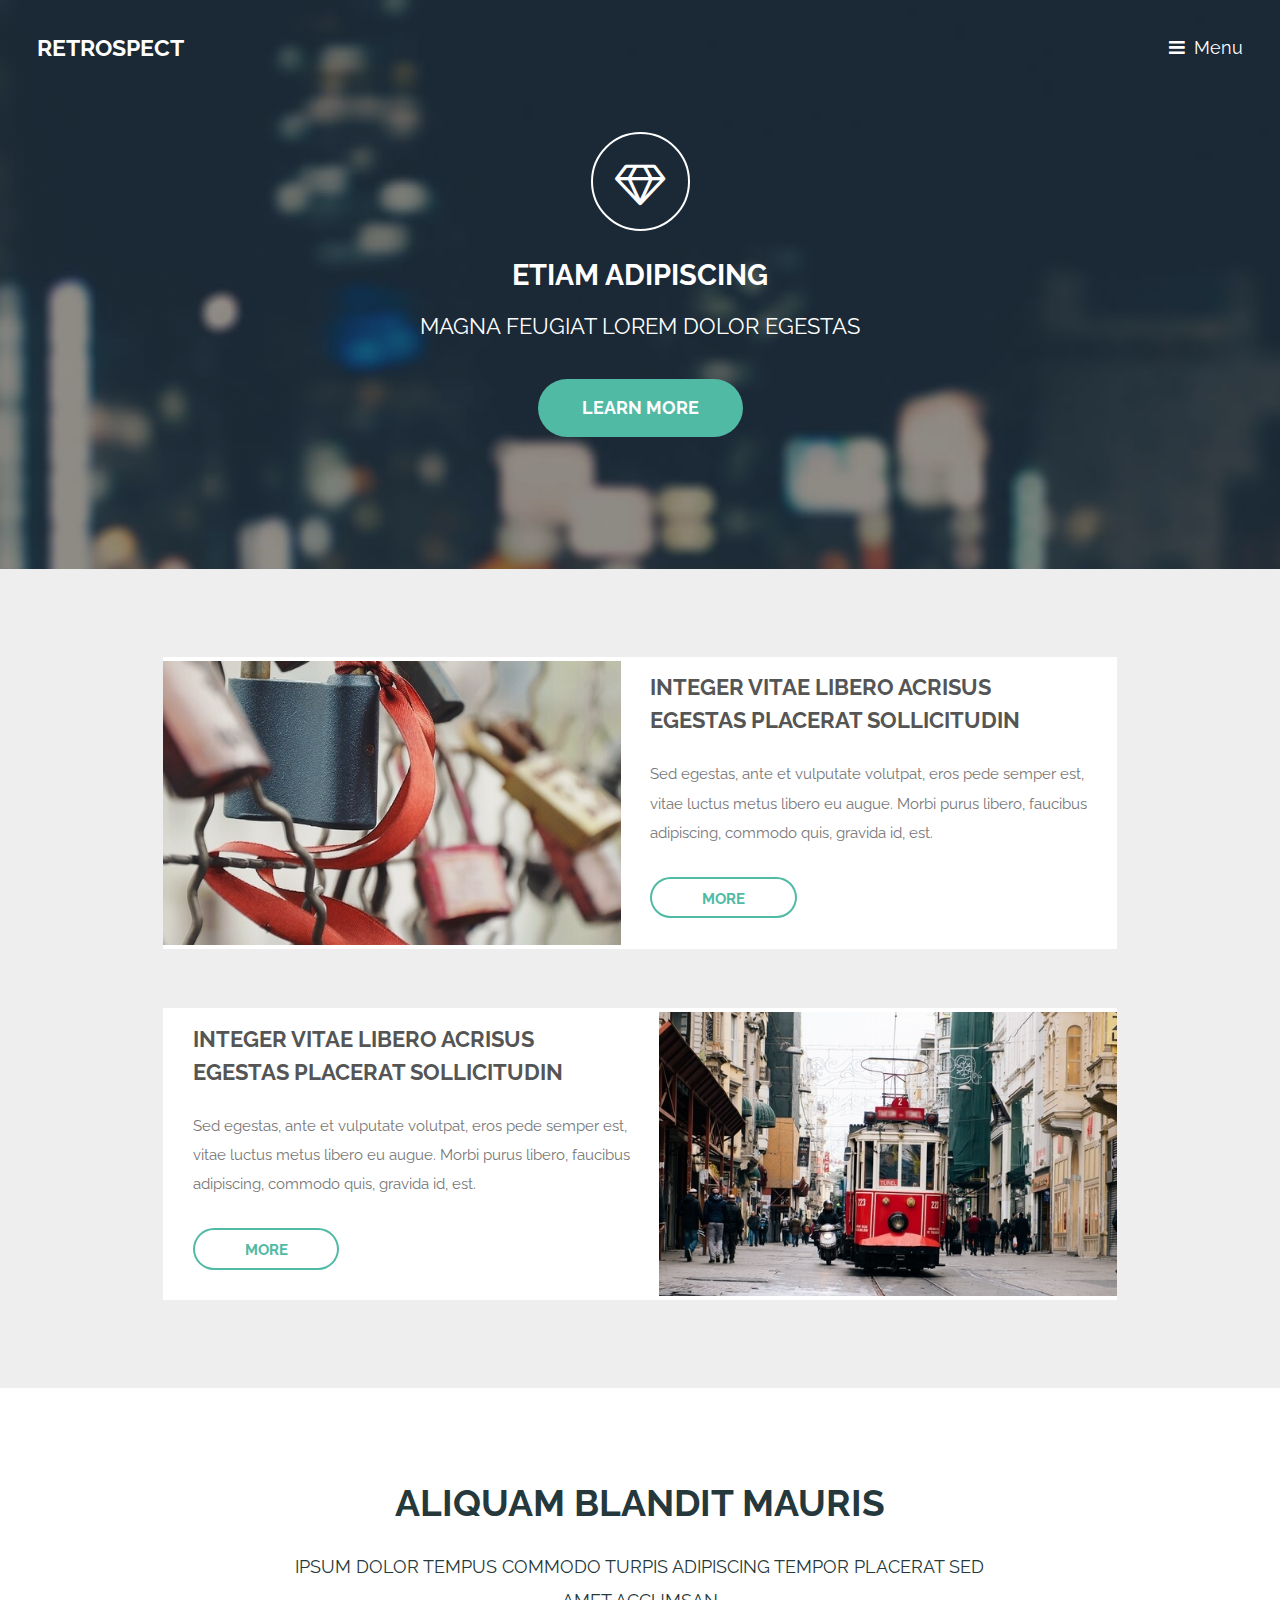
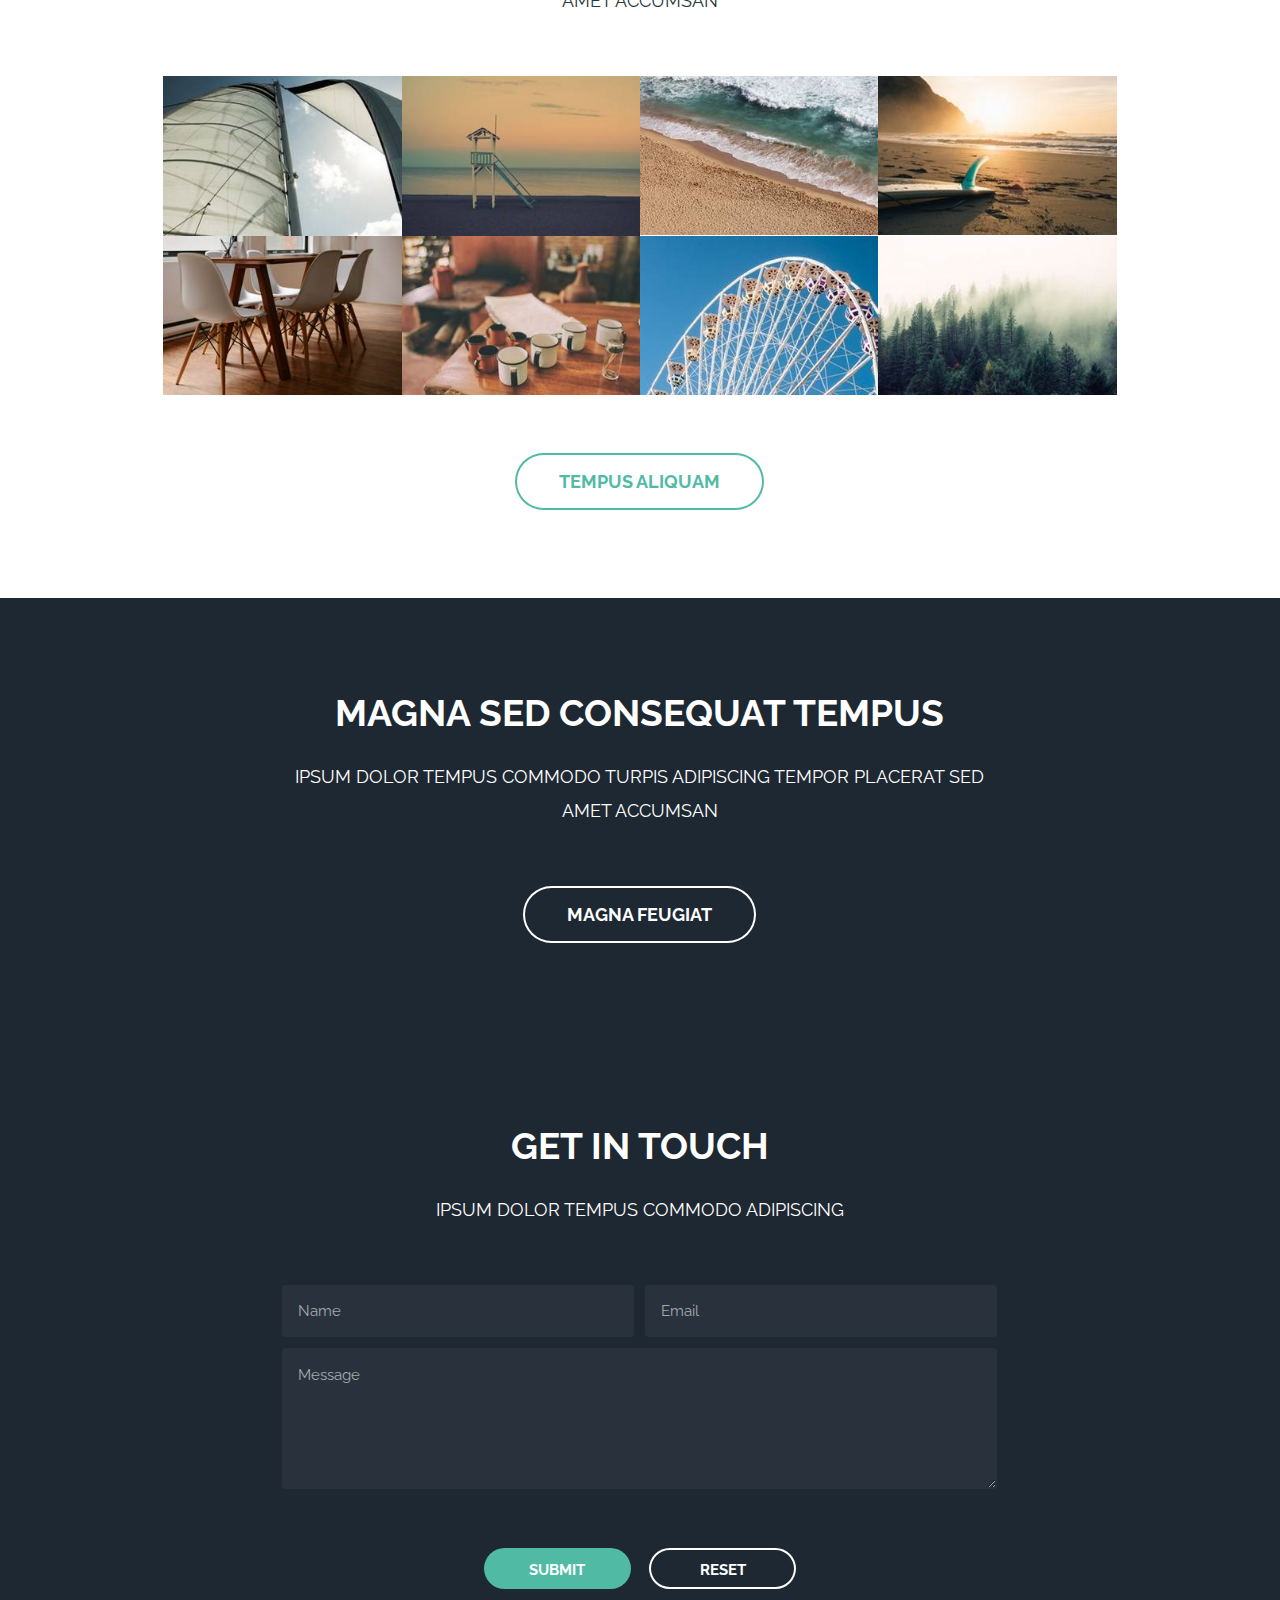
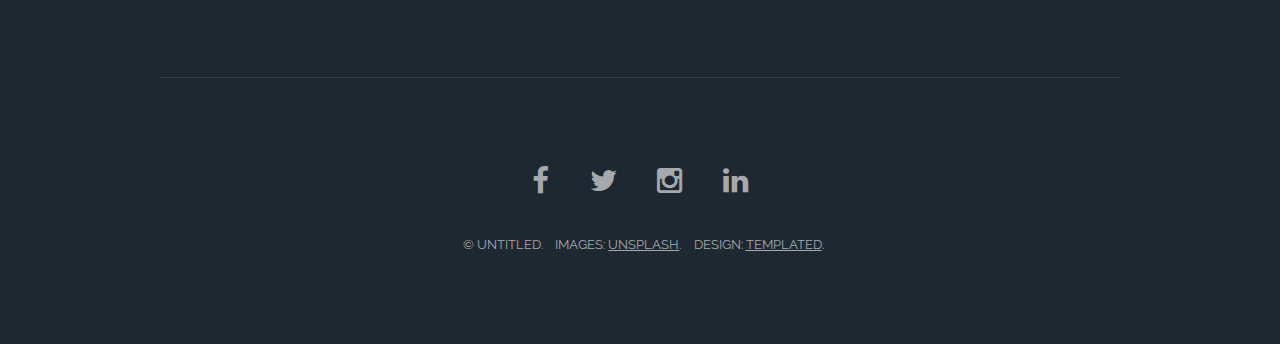
==== commit eb834d51: "a" ====
--- a/index.html
+++ b/index.html
@@ -1,168 +1,172 @@
-<!DOCTYPE HTML>
-<!--
-	Road Trip by TEMPLATED
-	templated.co @templatedco
-	Released for free under the Creative Commons Attribution 3.0 license (templated.co/license)
--->
-<html>
-	<head>
-		<title>Beginner Guide to NASA API</title>
-		<meta charset="utf-8" />
-		<meta name="viewport" content="width=device-width, initial-scale=1" />
-		<link rel="stylesheet" href="assets/css/main.css" />
-	</head>
-	<body>
-
-		<!-- Header -->
-			<header id="header">
-				<div class="logo"><a href="index.html">A beginner guide to NASA API <span>by Khoa Nguyen</span></a></div>
-				<a href="#menu"><span>Menu</span></a>
-			</header>
-
-		<!-- Nav -->
-			<nav id="menu">
-				<ul class="links">
-					<li><a href="index.html">Home</a></li>
-					<li><a href="generic.html">Generic</a></li>
-					<li><a href="elements.html">Elements</a></li>
-				</ul>
-			</nav>
-
-		<!-- Banner -->
-		<!--
-			Note: To show a background image, set the "data-bg" attribute below
-			to the full filename of your image. This is used in each section to set
-			the background image.
-		-->
-			<section id="banner" class="bg-img" data-bg="banner.jpg">
-				<div class="inner">
-					<header>
-						<h1>NASA API</h1>
-					</header>
-				</div>
-				<a href="#one" class="more">Learn More</a>
-			</section>
-
-		<!-- One -->
-			<section id="one" class="wrapper post bg-img" data-bg="banner2.jpg">
-				<div class="inner">
-					<article class="box">
-						<header>
-							<h2>What is API?</h2>
-							<p>01.01.2017</p>
-						</header>
-						<div class="content">
-							<p>An API, or Application Program Interface, is a set of routines, protocols, and tools for building software applications. An API specifies how software components should interact. Additionally, APIs are used when programming graphical user interface (GUI) components.</p>
-						</div>
-						<footer>
-							<a href="generic.html" class="button alt">Learn More</a>
-						</footer>
-					</article>
-				</div>
-				<a href="#two" class="more">Learn More</a>
-			</section>
-
-		<!-- Two -->
-			<section id="two" class="wrapper post bg-img" data-bg="banner5.jpg">
-				<div class="inner">
-					<article class="box">
-						<header>
-							<h2>Mus elit a ultricies at</h2>
-							<p>12.21.2016</p>
-						</header>
-						<div class="content">
-							<p>Scelerisque enim mi curae erat ultricies lobortis donec velit in per cum consectetur purus a enim platea vestibulum lacinia et elit ante scelerisque vestibulum. At urna condimentum sed vulputate a duis in senectus ullamcorper lacus cubilia consectetur odio proin sociosqu a parturient nam ac blandit praesent aptent. Eros dignissim mus mauris a natoque ad suspendisse nulla a urna in tincidunt tristique enim arcu litora scelerisque eros suspendisse.</p>
-						</div>
-						<footer>
-							<a href="generic.html" class="button alt">Learn More</a>
-						</footer>
-					</article>
-				</div>
-				<a href="#three" class="more">Learn More</a>
-			</section>
-
-		<!-- Three -->
-			<section id="three" class="wrapper post bg-img" data-bg="banner4.jpg">
-				<div class="inner">
-					<article class="box">
-						<header>
-							<h2>Varius a cursus aliquet</h2>
-							<p>11.11.2016</p>
-						</header>
-						<div class="content">
-							<p>Scelerisque enim mi curae erat ultricies lobortis donec velit in per cum consectetur purus a enim platea vestibulum lacinia et elit ante scelerisque vestibulum. At urna condimentum sed vulputate a duis in senectus ullamcorper lacus cubilia consectetur odio proin sociosqu a parturient nam ac blandit praesent aptent. Eros dignissim mus mauris a natoque ad suspendisse nulla a urna in tincidunt tristique enim arcu litora scelerisque eros suspendisse.</p>
-						</div>
-						<footer>
-							<a href="generic.html" class="button alt">Learn More</a>
-						</footer>
-					</article>
-				</div>
-				<a href="#four" class="more">Learn More</a>
-			</section>
-
-		<!-- Four -->
-			<section id="four" class="wrapper post bg-img" data-bg="banner3.jpg">
-				<div class="inner">
-					<article class="box">
-						<header>
-							<h2>Luctus blandit mi lectus in nascetur</h2>
-							<p>10.30.2016</p>
-						</header>
-						<div class="content">
-							<p>Scelerisque enim mi curae erat ultricies lobortis donec velit in per cum consectetur purus a enim platea vestibulum lacinia et elit ante scelerisque vestibulum. At urna condimentum sed vulputate a duis in senectus ullamcorper lacus cubilia consectetur odio proin sociosqu a parturient nam ac blandit praesent aptent. Eros dignissim mus mauris a natoque ad suspendisse nulla a urna in tincidunt tristique enim arcu litora scelerisque eros suspendisse.</p>
-						</div>
-						<footer>
-							<a href="generic.html" class="button alt">Learn More</a>
-						</footer>
-					</article>
-				</div>
-			</section>
-
-		<!-- Footer -->
-			<footer id="footer">
-				<div class="inner">
-
-					<h2>Contact Me</h2>
-
-					<form action="#" method="post">
-
-						<div class="field half first">
-							<label for="name">Name</label>
-							<input name="name" id="name" type="text" placeholder="Name">
-						</div>
-						<div class="field half">
-							<label for="email">Email</label>
-							<input name="email" id="email" type="email" placeholder="Email">
-						</div>
-						<div class="field">
-							<label for="message">Message</label>
-							<textarea name="message" id="message" rows="6" placeholder="Message"></textarea>
-						</div>
-						<ul class="actions">
-							<li><input value="Send Message" class="button alt" type="submit"></li>
-						</ul>
-					</form>
-
-					<ul class="icons">
-						<li><a href="#" class="icon round fa-twitter"><span class="label">Twitter</span></a></li>
-						<li><a href="#" class="icon round fa-facebook"><span class="label">Facebook</span></a></li>
-						<li><a href="#" class="icon round fa-instagram"><span class="label">Instagram</span></a></li>
-					</ul>
-
-					<div class="copyright">
-						&copy; Untitled. Design: <a href="https://templated.co">TEMPLATED</a>. Images: <a href="https://unsplash.com">Unsplash</a>.
-					</div>
-
-				</div>
-			</footer>
-
-		<!-- Scripts -->
-			<script src="assets/js/jquery.min.js"></script>
-			<script src="assets/js/jquery.scrolly.min.js"></script>
-			<script src="assets/js/jquery.scrollex.min.js"></script>
-			<script src="assets/js/skel.min.js"></script>
-			<script src="assets/js/util.js"></script>
-			<script src="assets/js/main.js"></script>
-
-	</body>
+<!DOCTYPE HTML>
+<!--
+	Retrospect by TEMPLATED
+	templated.co @templatedco
+	Released for free under the Creative Commons Attribution 3.0 license (templated.co/license)
+-->
+<html>
+	<head>
+		<title>Retrospect by TEMPLATED</title>
+		<meta charset="utf-8" />
+		<meta name="viewport" content="width=device-width, initial-scale=1" />
+		<!--[if lte IE 8]><script src="assets/js/ie/html5shiv.js"></script><![endif]-->
+		<link rel="stylesheet" href="assets/css/main.css" />
+		<!--[if lte IE 8]><link rel="stylesheet" href="assets/css/ie8.css" /><![endif]-->
+		<!--[if lte IE 9]><link rel="stylesheet" href="assets/css/ie9.css" /><![endif]-->
+	</head>
+	<body class="landing">
+
+		<!-- Header -->
+			<header id="header" class="alt">
+				<h1><a href="index.html">Retrospect</a></h1>
+				<a href="#nav">Menu</a>
+			</header>
+
+		<!-- Nav -->
+			<nav id="nav">
+				<ul class="links">
+					<li><a href="index.html">Home</a></li>
+					<li><a href="generic.html">Generic</a></li>
+					<li><a href="elements.html">Elements</a></li>
+				</ul>
+			</nav>
+
+		<!-- Banner -->
+			<section id="banner">
+				<i class="icon fa-diamond"></i>
+				<h2>Etiam adipiscing</h2>
+				<p>Magna feugiat lorem dolor egestas</p>
+				<ul class="actions">
+					<li><a href="#" class="button big special">Learn More</a></li>
+				</ul>
+			</section>
+
+		<!-- One -->
+			<section id="one" class="wrapper style1">
+				<div class="inner">
+					<article class="feature left">
+						<span class="image"><img src="images/pic01.jpg" alt="" /></span>
+						<div class="content">
+							<h2>Integer vitae libero acrisus egestas placerat  sollicitudin</h2>
+							<p>Sed egestas, ante et vulputate volutpat, eros pede semper est, vitae luctus metus libero eu augue. Morbi purus libero, faucibus adipiscing, commodo quis, gravida id, est.</p>
+							<ul class="actions">
+								<li>
+									<a href="#" class="button alt">More</a>
+								</li>
+							</ul>
+						</div>
+					</article>
+					<article class="feature right">
+						<span class="image"><img src="images/pic02.jpg" alt="" /></span>
+						<div class="content">
+							<h2>Integer vitae libero acrisus egestas placerat  sollicitudin</h2>
+							<p>Sed egestas, ante et vulputate volutpat, eros pede semper est, vitae luctus metus libero eu augue. Morbi purus libero, faucibus adipiscing, commodo quis, gravida id, est.</p>
+							<ul class="actions">
+								<li>
+									<a href="#" class="button alt">More</a>
+								</li>
+							</ul>
+						</div>
+					</article>
+				</div>
+			</section>
+
+		<!-- Two -->
+			<section id="two" class="wrapper special">
+				<div class="inner">
+					<header class="major narrow">
+						<h2>Aliquam Blandit Mauris</h2>
+						<p>Ipsum dolor tempus commodo turpis adipiscing Tempor placerat sed amet accumsan</p>
+					</header>
+					<div class="image-grid">
+						<a href="#" class="image"><img src="images/pic03.jpg" alt="" /></a>
+						<a href="#" class="image"><img src="images/pic04.jpg" alt="" /></a>
+						<a href="#" class="image"><img src="images/pic05.jpg" alt="" /></a>
+						<a href="#" class="image"><img src="images/pic06.jpg" alt="" /></a>
+						<a href="#" class="image"><img src="images/pic07.jpg" alt="" /></a>
+						<a href="#" class="image"><img src="images/pic08.jpg" alt="" /></a>
+						<a href="#" class="image"><img src="images/pic09.jpg" alt="" /></a>
+						<a href="#" class="image"><img src="images/pic10.jpg" alt="" /></a>
+					</div>
+					<ul class="actions">
+						<li><a href="#" class="button big alt">Tempus Aliquam</a></li>
+					</ul>
+				</div>
+			</section>
+
+		<!-- Three -->
+			<section id="three" class="wrapper style3 special">
+				<div class="inner">
+					<header class="major narrow	">
+						<h2>Magna sed consequat tempus</h2>
+						<p>Ipsum dolor tempus commodo turpis adipiscing Tempor placerat sed amet accumsan</p>
+					</header>
+					<ul class="actions">
+						<li><a href="#" class="button big alt">Magna feugiat</a></li>
+					</ul>
+				</div>
+			</section>
+
+		<!-- Four -->
+			<section id="four" class="wrapper style2 special">
+				<div class="inner">
+					<header class="major narrow">
+						<h2>Get in touch</h2>
+						<p>Ipsum dolor tempus commodo adipiscing</p>
+					</header>
+					<form action="#" method="POST">
+						<div class="container 75%">
+							<div class="row uniform 50%">
+								<div class="6u 12u$(xsmall)">
+									<input name="name" placeholder="Name" type="text" />
+								</div>
+								<div class="6u$ 12u$(xsmall)">
+									<input name="email" placeholder="Email" type="email" />
+								</div>
+								<div class="12u$">
+									<textarea name="message" placeholder="Message" rows="4"></textarea>
+								</div>
+							</div>
+						</div>
+						<ul class="actions">
+							<li><input type="submit" class="special" value="Submit" /></li>
+							<li><input type="reset" class="alt" value="Reset" /></li>
+						</ul>
+					</form>
+				</div>
+			</section>
+
+		<!-- Footer -->
+			<footer id="footer">
+				<div class="inner">
+					<ul class="icons">
+						<li><a href="#" class="icon fa-facebook">
+							<span class="label">Facebook</span>
+						</a></li>
+						<li><a href="#" class="icon fa-twitter">
+							<span class="label">Twitter</span>
+						</a></li>
+						<li><a href="#" class="icon fa-instagram">
+							<span class="label">Instagram</span>
+						</a></li>
+						<li><a href="#" class="icon fa-linkedin">
+							<span class="label">LinkedIn</span>
+						</a></li>
+					</ul>
+					<ul class="copyright">
+						<li>&copy; Untitled.</li>
+						<li>Images: <a href="http://unsplash.com">Unsplash</a>.</li>
+						<li>Design: <a href="http://templated.co">TEMPLATED</a>.</li>
+					</ul>
+				</div>
+			</footer>
+
+		<!-- Scripts -->
+			<script src="assets/js/jquery.min.js"></script>
+			<script src="assets/js/skel.min.js"></script>
+			<script src="assets/js/util.js"></script>
+			<!--[if lte IE 8]><script src="assets/js/ie/respond.min.js"></script><![endif]-->
+			<script src="assets/js/main.js"></script>
+
+	</body>
 </html>--- a/assets/css/main.css
+++ b/assets/css/main.css
@@ -1,9 +1,9 @@
 @charset "UTF-8";
 @import url(font-awesome.min.css);
-@import url("https://fonts.googleapis.com/css?family=Lobster|Open+Sans:300,400,600,700,800");
+@import url("https://fonts.googleapis.com/css?family=Raleway:400,500,700");
 
 /*
-	Road Trip by TEMPLATED
+	Retrospect by TEMPLATED
 	templated.co @templatedco
 	Released for free under the Creative Commons Attribution 3.0 license (templated.co/license)
 */
@@ -159,7 +159,7 @@
 		}
 
 		.container {
-			width: 90%;
+			width: 90% !important;
 		}
 
 	}
@@ -1568,7 +1568,7 @@
 	}
 
 	body {
-		background: #1b1b1b;
+		background: #fff;
 	}
 
 		body.is-loading *, body.is-loading *:before, body.is-loading *:after {
@@ -1582,46 +1582,18 @@
 			transition: none !important;
 		}
 
-	.inner {
-		width: 60em;
-	}
-
-	@media screen and (max-width: 1280px) {
-
-		.inner {
-			width: 65em;
-		}
-
-	}
-
-	@media screen and (max-width: 980px) {
-
-		.inner {
-			width: 80%;
-		}
-
-	}
-
-	@media screen and (max-width: 736px) {
-
-		.inner {
-			width: 90%;
-		}
-
-	}
-
 /* Type */
 
 	body {
-		background-color: #1b1b1b;
-		color: rgba(255, 255, 255, 0.75);
+		background-color: #fff;
+		color: #777;
 	}
 
 	body, input, select, textarea {
-		font-family: "Open Sans", Arial, Helvetica, sans-serif;
+		font-family: "Raleway", Helvetica, sans-serif;
 		font-size: 13pt;
-		font-weight: 300;
-		line-height: 1.65;
+		font-weight: 400;
+		line-height: 2em;
 	}
 
 		@media screen and (max-width: 1680px) {
@@ -1673,7 +1645,7 @@
 		}
 
 	strong, b {
-		font-weight: 600;
+		font-weight: 700;
 	}
 
 	em, i {
@@ -1685,35 +1657,39 @@
 	}
 
 	h1, h2, h3, h4, h5, h6 {
-		font-weight: 600;
-		line-height: 1.5;
+		font-weight: 700;
+		line-height: 1em;
 		margin: 0 0 1em 0;
 		text-transform: uppercase;
 	}
 
 		h1 a, h2 a, h3 a, h4 a, h5 a, h6 a {
-			color: inherit;
 			text-decoration: none;
 		}
 
 	h2 {
-		font-size: 1.75em;
+		font-size: 1.5em;
+		line-height: 1.5em;
 	}
 
 	h3 {
-		font-size: 1.35em;
+		font-size: 1.3em;
+		line-height: 1.5em;
 	}
 
 	h4 {
 		font-size: 1.1em;
+		line-height: 1.5em;
 	}
 
 	h5 {
 		font-size: 0.9em;
+		line-height: 1.5em;
 	}
 
 	h6 {
 		font-size: 0.7em;
+		line-height: 1.5em;
 	}
 
 	sub {
@@ -1729,7 +1705,8 @@
 	}
 
 	blockquote {
-		border-left: solid 4px;
+		border-left-style: solid;
+		border-left-width: 4px;
 		font-style: italic;
 		margin: 0 0 2em 0;
 		padding: 0.5em 0 0.5em 2em;
@@ -1737,7 +1714,8 @@
 
 	code {
 		border-radius: 4px;
-		border: solid 1px;
+		border-style: solid;
+		border-width: 1px;
 		font-family: "Courier New", monospace;
 		font-size: 0.9em;
 		margin: 0 0.25em;
@@ -1753,14 +1731,15 @@
 
 		pre code {
 			display: block;
-			line-height: 1.75;
+			line-height: 1.75em;
 			padding: 1em 1.5em;
 			overflow-x: auto;
 		}
 
 	hr {
 		border: 0;
-		border-bottom: solid 1px;
+		border-bottom-style: solid;
+		border-bottom-width: 1px;
 		margin: 2em 0;
 	}
 
@@ -1781,19 +1760,19 @@
 	}
 
 	input, select, textarea {
-		color: #fff;
+		color: #25383B;
 	}
 
 	a {
-		color: #F64747;
+		color: #51BAA4;
 	}
 
 	strong, b {
-		color: #fff;
+		color: #25383B;
 	}
 
 	h1, h2, h3, h4, h5, h6 {
-		color: #fff;
+		color: #25383B;
 	}
 
 	blockquote {
@@ -1809,14 +1788,359 @@
 		border-bottom-color: rgba(144, 144, 144, 0.25);
 	}
 
+/* Section/Article */
+
+	section.special, article.special, header.special {
+		text-align: center;
+	}
+
+	header p {
+		margin: 0 0 1.5em 0;
+		position: relative;
+		text-transform: uppercase;
+	}
+
+	header h2 + p {
+		font-size: 1.25em;
+		margin-top: -1em;
+		line-height: 1.85em;
+	}
+
+	header h3 + p {
+		font-size: 1.1em;
+		margin-top: -0.8em;
+		line-height: 1.5em;
+	}
+
+	header h4 + p,
+	header h5 + p,
+	header h6 + p {
+		font-size: 0.9em;
+		margin-top: -0.6em;
+		line-height: 1.5em;
+	}
+
+	header.major {
+		margin-bottom: 4em;
+	}
+
+		header.major h2 {
+			font-size: 2.5em;
+		}
+
+	header.narrow {
+		max-width: 60%;
+		margin-left: auto;
+		margin-right: auto;
+	}
+
+	@media screen and (max-width: 1280px) {
+
+		header.narrow {
+			max-width: 75%;
+		}
+
+	}
+
+	@media screen and (max-width: 980px) {
+
+		header.narrow {
+			max-width: 100%;
+		}
+
+		header.major {
+			margin-bottom: 2em;
+		}
+
+			header.major h2 {
+				font-size: 2em;
+			}
+
+	}
+
+	@media screen and (max-width: 736px) {
+
+		header.major h2 {
+			font-size: 1.5em;
+		}
+
+		header.major p {
+			font-size: 1em;
+		}
+
+	}
+
+	header p {
+		color: #25383B;
+	}
+
+/* Form */
+
+	form {
+		margin: 0 0 2em 0;
+	}
+
+		form ul.actions {
+			margin-top: 4em;
+		}
+
+		@media screen and (max-width: 736px) {
+
+			form ul.actions {
+				margin-top: 2em;
+			}
+
+		}
+
+	label {
+		display: block;
+		font-size: 0.9em;
+		font-weight: 700;
+		margin: 0 0 1em 0;
+	}
+
+	input[type="text"],
+	input[type="password"],
+	input[type="email"],
+	select,
+	textarea {
+		-moz-appearance: none;
+		-webkit-appearance: none;
+		-ms-appearance: none;
+		appearance: none;
+		border-radius: 4px;
+		border-style: solid;
+		border-width: 1px;
+		display: block;
+		outline: 0;
+		padding: 0 1em;
+		text-decoration: none;
+		width: 100%;
+	}
+
+		input[type="text"]:invalid,
+		input[type="password"]:invalid,
+		input[type="email"]:invalid,
+		select:invalid,
+		textarea:invalid {
+			box-shadow: none;
+		}
+
+	.select-wrapper {
+		text-decoration: none;
+		display: block;
+		position: relative;
+	}
+
+		.select-wrapper:before {
+			content: "";
+			-moz-osx-font-smoothing: grayscale;
+			-webkit-font-smoothing: antialiased;
+			font-family: FontAwesome;
+			font-style: normal;
+			font-weight: normal;
+			text-transform: none !important;
+		}
+
+		.select-wrapper:before {
+			display: block;
+			height: 3.5em;
+			line-height: 3.5em;
+			pointer-events: none;
+			position: absolute;
+			right: 0;
+			text-align: center;
+			top: 0;
+			width: 3.5em;
+		}
+
+		.select-wrapper select::-ms-expand {
+			display: none;
+		}
+
+	input[type="text"],
+	input[type="password"],
+	input[type="email"],
+	select {
+		height: 3.5em;
+	}
+
+	textarea {
+		padding: 0.75em 1em;
+	}
+
+	input[type="checkbox"],
+	input[type="radio"] {
+		-moz-appearance: none;
+		-webkit-appearance: none;
+		-ms-appearance: none;
+		appearance: none;
+		display: block;
+		float: left;
+		margin-right: -2em;
+		opacity: 0;
+		width: 1em;
+		z-index: -1;
+	}
+
+		input[type="checkbox"] + label,
+		input[type="radio"] + label {
+			text-decoration: none;
+			cursor: pointer;
+			display: inline-block;
+			font-size: 1em;
+			font-weight: 400;
+			padding-left: 2.85em;
+			padding-right: 0.75em;
+			position: relative;
+		}
+
+			input[type="checkbox"] + label:before,
+			input[type="radio"] + label:before {
+				-moz-osx-font-smoothing: grayscale;
+				-webkit-font-smoothing: antialiased;
+				font-family: FontAwesome;
+				font-style: normal;
+				font-weight: normal;
+				text-transform: none !important;
+			}
+
+			input[type="checkbox"] + label:before,
+			input[type="radio"] + label:before {
+				border-radius: 4px;
+				border-style: solid;
+				border-width: 1px;
+				content: '';
+				display: inline-block;
+				height: 2.1em;
+				left: 0;
+				line-height: 2.0125em;
+				position: absolute;
+				text-align: center;
+				top: 0;
+				width: 2.1em;
+			}
+
+		input[type="checkbox"]:checked + label:before,
+		input[type="radio"]:checked + label:before {
+			content: '\f00c';
+		}
+
+	input[type="checkbox"] + label:before {
+		border-radius: 4px;
+	}
+
+	input[type="radio"] + label:before {
+		border-radius: 100%;
+	}
+
+	::-webkit-input-placeholder {
+		opacity: 1.0;
+	}
+
+	:-moz-placeholder {
+		opacity: 1.0;
+	}
+
+	::-moz-placeholder {
+		opacity: 1.0;
+	}
+
+	:-ms-input-placeholder {
+		opacity: 1.0;
+	}
+
+	.formerize-placeholder {
+		opacity: 1.0;
+	}
+
+	label {
+		color: #25383B;
+	}
+
+	input[type="text"],
+	input[type="password"],
+	input[type="email"],
+	select,
+	textarea {
+		background-color: rgba(144, 144, 144, 0.075);
+		border-color: rgba(144, 144, 144, 0.25);
+		color: inherit;
+	}
+
+		input[type="text"]:focus,
+		input[type="password"]:focus,
+		input[type="email"]:focus,
+		select:focus,
+		textarea:focus {
+			border-color: #51BAA4;
+			box-shadow: 0 0 0 1px #51BAA4;
+		}
+
+	.select-wrapper:before {
+		color: rgba(144, 144, 144, 0.25);
+	}
+
+	input[type="checkbox"] + label,
+	input[type="radio"] + label {
+		color: #777;
+	}
+
+		input[type="checkbox"] + label:before,
+		input[type="radio"] + label:before {
+			background-color: rgba(144, 144, 144, 0.075);
+			border-color: rgba(144, 144, 144, 0.25);
+		}
+
+	input[type="checkbox"]:checked + label:before,
+	input[type="radio"]:checked + label:before {
+		background-color: rgba(144, 144, 144, 0.075);
+		border-color: #51BAA4;
+		color: #25383B;
+	}
+
+	input[type="checkbox"]:focus + label:before,
+	input[type="radio"]:focus + label:before {
+		border-color: #51BAA4;
+		box-shadow: 0 0 0 1px #51BAA4;
+	}
+
+	::-webkit-input-placeholder {
+		color: #999 !important;
+	}
+
+	:-moz-placeholder {
+		color: #999 !important;
+	}
+
+	::-moz-placeholder {
+		color: #999 !important;
+	}
+
+	:-ms-input-placeholder {
+		color: #999 !important;
+	}
+
+	.formerize-placeholder {
+		color: #999 !important;
+	}
+
+	form.alt input[type="text"],
+	form.alt input[type="password"],
+	form.alt input[type="email"],
+	form.alt select,
+	form.alt textarea {
+		background-color: transparent;
+	}
+
 /* Box */
 
 	.box {
-		background: rgba(0, 0, 0, 0.5);
 		border-radius: 4px;
+		border-style: solid;
+		border-width: 1px;
 		margin-bottom: 2em;
-		overflow: hidden;
-		padding: 4em;
+		padding: 1.5em;
 	}
 
 		.box > :last-child,
@@ -1825,44 +2149,359 @@
 			margin-bottom: 0;
 		}
 
-		.box header h2 {
-			margin: 0 0 .5em 0;
-			color: #FFF;
-		}
-
-		.box header p {
-			color: rgba(255, 255, 255, 0.5);
-		}
-
 		.box.alt {
 			border: 0;
 			border-radius: 0;
 			padding: 0;
 		}
 
-		@media screen and (max-width: 980px) {
-
-			.box {
-				padding: 3em;
-			}
-
-		}
-
-		@media screen and (max-width: 736px) {
-
-			.box {
-				padding: 2em;
-			}
-
-		}
-
-		@media screen and (max-width: 480px) {
-
-			.box {
-				padding: 1em;
-			}
-
-		}
+	.box {
+		border-color: rgba(144, 144, 144, 0.25);
+	}
+
+/* Icon */
+
+	.icon {
+		text-decoration: none;
+		border-bottom: none;
+		position: relative;
+	}
+
+		.icon:before {
+			-moz-osx-font-smoothing: grayscale;
+			-webkit-font-smoothing: antialiased;
+			font-family: FontAwesome;
+			font-style: normal;
+			font-weight: normal;
+			text-transform: none !important;
+		}
+
+		.icon > .label {
+			display: none;
+		}
+
+/* Image */
+
+	.image {
+		border-radius: 0;
+		border: 0;
+		display: inline-block;
+		position: relative;
+	}
+
+		.image img {
+			border-radius: 0;
+			display: block;
+		}
+
+		.image.left, .image.right {
+			max-width: 40%;
+		}
+
+			.image.left img, .image.right img {
+				width: 100%;
+			}
+
+		.image.left {
+			float: left;
+			padding: 0 1.5em 1em 0;
+			top: 0.25em;
+		}
+
+		.image.right {
+			float: right;
+			padding: 0 0 1em 1.5em;
+			top: 0.25em;
+		}
+
+		.image.fit {
+			display: block;
+			margin: 0 0 2em 0;
+			width: 100%;
+		}
+
+			.image.fit img {
+				width: 100%;
+			}
+
+		.image.main {
+			display: block;
+			margin: 0 0 3em 0;
+			width: 100%;
+		}
+
+			.image.main img {
+				width: 100%;
+			}
+
+/* List */
+
+	ol {
+		list-style: decimal;
+		margin: 0 0 2em 0;
+		padding-left: 1.25em;
+	}
+
+		ol li {
+			padding-left: 0.25em;
+		}
+
+	ul {
+		list-style: disc;
+		margin: 0 0 2em 0;
+		padding-left: 1em;
+	}
+
+		ul li {
+			padding-left: 0.5em;
+		}
+
+		ul.alt {
+			list-style: none;
+			padding-left: 0;
+		}
+
+			ul.alt > li {
+				border-top-style: solid;
+				border-top-width: 1px;
+				padding: 0.5em 0;
+			}
+
+				ul.alt > li:first-child {
+					border-top: 0;
+					padding-top: 0;
+				}
+
+		ul.icons {
+			cursor: default;
+			list-style: none;
+			padding-left: 0;
+		}
+
+			ul.icons > li {
+				display: inline-block;
+				padding: 0 1em 0 0;
+			}
+
+				ul.icons > li:last-child {
+					padding-right: 0;
+				}
+
+				ul.icons > li .icon:before {
+					font-size: 2em;
+				}
+
+		ul.actions {
+			cursor: default;
+			list-style: none;
+			padding-left: 0;
+		}
+
+			ul.actions > li {
+				display: inline-block;
+				padding: 0 1em 0 0;
+				vertical-align: middle;
+			}
+
+				ul.actions > li:last-child {
+					padding-right: 0;
+				}
+
+			ul.actions.small > li {
+				padding: 0 0.5em 0 0;
+			}
+
+			ul.actions.vertical > li {
+				display: block;
+				padding: 1em 0 0 0;
+			}
+
+				ul.actions.vertical > li:first-child {
+					padding-top: 0;
+				}
+
+				ul.actions.vertical > li > * {
+					margin-bottom: 0;
+				}
+
+			ul.actions.vertical.small > li {
+				padding: 0.5em 0 0 0;
+			}
+
+				ul.actions.vertical.small > li:first-child {
+					padding-top: 0;
+				}
+
+			ul.actions.fit {
+				display: table;
+				margin-left: -1em;
+				padding: 0;
+				table-layout: fixed;
+				width: calc(100% + 1em);
+			}
+
+				ul.actions.fit > li {
+					display: table-cell;
+					padding: 0 0 0 1em;
+				}
+
+					ul.actions.fit > li > * {
+						margin-bottom: 0;
+					}
+
+				ul.actions.fit.small {
+					margin-left: -0.5em;
+					width: calc(100% + 0.5em);
+				}
+
+					ul.actions.fit.small > li {
+						padding: 0 0 0 0.5em;
+					}
+
+			@media screen and (max-width: 480px) {
+
+				ul.actions {
+					margin: 0 0 2em 0;
+				}
+
+					ul.actions > li {
+						padding: 1em 0 0 0;
+						display: block;
+						text-align: center;
+						width: 100%;
+					}
+
+						ul.actions > li:first-child {
+							padding-top: 0;
+						}
+
+						ul.actions > li > * {
+							width: 100%;
+							margin: 0 !important;
+						}
+
+							ul.actions > li > *.icon:before {
+								margin-left: -2em;
+							}
+
+					ul.actions.small > li {
+						padding: 0.5em 0 0 0;
+					}
+
+						ul.actions.small > li:first-child {
+							padding-top: 0;
+						}
+
+			}
+
+	dl {
+		margin: 0 0 2em 0;
+	}
+
+		dl > dt {
+			display: block;
+			font-weight: 700;
+			margin: 0 0 1em 0;
+		}
+
+		dl > dd {
+			margin-left: 2em;
+		}
+
+	ul.alt > li {
+		border-top-color: rgba(144, 144, 144, 0.25);
+	}
+
+/* Table */
+
+	.table-wrapper {
+		-webkit-overflow-scrolling: touch;
+		overflow-x: auto;
+	}
+
+	table {
+		margin: 0 0 2em 0;
+		width: 100%;
+	}
+
+		table tbody tr {
+			border-style: solid;
+			border-width: 1px;
+			border-left: 0;
+			border-right: 0;
+		}
+
+		table td {
+			padding: 0.75em 0.75em;
+		}
+
+		table th {
+			font-size: 0.9em;
+			font-weight: 700;
+			padding: 0 0.75em 0.75em 0.75em;
+			text-align: left;
+		}
+
+		table thead {
+			border-bottom-style: solid;
+			border-bottom-width: 2px;
+		}
+
+		table tfoot {
+			border-top-style: solid;
+			border-top-width: 2px;
+		}
+
+		table.alt {
+			border-collapse: separate;
+		}
+
+			table.alt tbody tr td {
+				border-style: solid;
+				border-width: 1px;
+				border-left-width: 0;
+				border-top-width: 0;
+			}
+
+				table.alt tbody tr td:first-child {
+					border-left-width: 1px;
+				}
+
+			table.alt tbody tr:first-child td {
+				border-top-width: 1px;
+			}
+
+			table.alt thead {
+				border-bottom: 0;
+			}
+
+			table.alt tfoot {
+				border-top: 0;
+			}
+
+	table tbody tr {
+		border-color: rgba(144, 144, 144, 0.25);
+	}
+
+		table tbody tr:nth-child(2n + 1) {
+			background-color: rgba(144, 144, 144, 0.075);
+		}
+
+	table th {
+		color: #25383B;
+	}
+
+	table thead {
+		border-bottom-color: rgba(144, 144, 144, 0.25);
+	}
+
+	table tfoot {
+		border-top-color: rgba(144, 144, 144, 0.25);
+	}
+
+	table.alt tbody tr td {
+		border-color: rgba(144, 144, 144, 0.25);
+	}
 
 /* Button */
 
@@ -1879,18 +2518,19 @@
 		-webkit-transition: background-color 0.2s ease-in-out, color 0.2s ease-in-out;
 		-ms-transition: background-color 0.2s ease-in-out, color 0.2s ease-in-out;
 		transition: background-color 0.2s ease-in-out, color 0.2s ease-in-out;
-		border-radius: 4px;
+		border-radius: 2.5em;
 		border: 0;
 		cursor: pointer;
 		display: inline-block;
-		font-weight: 600;
+		font-weight: 700;
 		height: 2.85em;
 		line-height: 2.95em;
+		min-width: 10em;
 		padding: 0 1.5em;
 		text-align: center;
 		text-decoration: none;
+		text-transform: uppercase;
 		white-space: nowrap;
-		text-transform: uppercase;
 	}
 
 		input[type="submit"].icon,
@@ -1932,7 +2572,10 @@
 		input[type="button"].big,
 		button.big,
 		.button.big {
-			font-size: 1.35em;
+			font-size: 1.2em;
+			height: 3.25em;
+			line-height: 3.25em;
+			padding: 0 2.5em;
 		}
 
 		input[type="submit"].disabled, input[type="submit"]:disabled,
@@ -1944,11 +2587,20 @@
 		button:disabled,
 		.button.disabled,
 		.button:disabled {
-			-moz-pointer-events: none;
-			-webkit-pointer-events: none;
-			-ms-pointer-events: none;
-			pointer-events: none;
+			cursor: default;
 			opacity: 0.25;
+		}
+
+		@media screen and (max-width: 980px) {
+
+			input[type="submit"].big,
+			input[type="reset"].big,
+			input[type="button"].big,
+			button.big,
+			.button.big {
+				font-size: 1em;
+			}
+
 		}
 
 		@media screen and (max-width: 480px) {
@@ -1968,16 +2620,25 @@
 	input[type="button"],
 	button,
 	.button {
-		background-color: #5a5a5a;
-		color: #ffffff !important;
-	}
+		background-color: #25383B;
+		box-shadow: none;
+		color: #fff !important;
+	}
+
+		input[type="submit"].icon:before,
+		input[type="reset"].icon:before,
+		input[type="button"].icon:before,
+		button.icon:before,
+		.button.icon:before {
+			color: #999;
+		}
 
 		input[type="submit"]:hover,
 		input[type="reset"]:hover,
 		input[type="button"]:hover,
 		button:hover,
 		.button:hover {
-			background-color: #676767;
+			background-color: #2f474b;
 		}
 
 		input[type="submit"]:active,
@@ -1985,8 +2646,34 @@
 		input[type="button"]:active,
 		button:active,
 		.button:active {
-			background-color: #4d4d4d;
-		}
+			background-color: #1b292b;
+		}
+
+		input[type="submit"].special,
+		input[type="reset"].special,
+		input[type="button"].special,
+		button.special,
+		.button.special {
+			background-color: #51BAA4;
+			box-shadow: none;
+			color: #fff !important;
+		}
+
+			input[type="submit"].special:hover,
+			input[type="reset"].special:hover,
+			input[type="button"].special:hover,
+			button.special:hover,
+			.button.special:hover {
+				background-color: #63c1ae;
+			}
+
+			input[type="submit"].special:active,
+			input[type="reset"].special:active,
+			input[type="button"].special:active,
+			button.special:active,
+			.button.special:active {
+				background-color: #45ad97;
+			}
 
 		input[type="submit"].alt,
 		input[type="reset"].alt,
@@ -1994,8 +2681,8 @@
 		button.alt,
 		.button.alt {
 			background-color: transparent;
-			box-shadow: inset 0 0 0 2px rgba(144, 144, 144, 0.25);
-			color: #fff !important;
+			box-shadow: inset 0 0 0 2px #51BAA4;
+			color: #51BAA4 !important;
 		}
 
 			input[type="submit"].alt:hover,
@@ -2014,44 +2701,106 @@
 				background-color: rgba(144, 144, 144, 0.2);
 			}
 
-			input[type="submit"].alt.icon:before,
-			input[type="reset"].alt.icon:before,
-			input[type="button"].alt.icon:before,
-			button.alt.icon:before,
-			.button.alt.icon:before {
-				color: rgba(255, 255, 255, 0.5);
-			}
-
-		input[type="submit"].special,
-		input[type="reset"].special,
-		input[type="button"].special,
-		button.special,
-		.button.special {
-			background-color: #F64747;
-			color: #ffffff !important;
-		}
-
-			input[type="submit"].special:hover,
-			input[type="reset"].special:hover,
-			input[type="button"].special:hover,
-			button.special:hover,
-			.button.special:hover {
-				background-color: #f75f5f;
-			}
-
-			input[type="submit"].special:active,
-			input[type="reset"].special:active,
-			input[type="button"].special:active,
-			button.special:active,
-			.button.special:active {
-				background-color: #f52f2f;
-			}
-
-/* Flex */
-
-	.flex {
-		display: -ms-flexbox;
-		-ms-flex-pack: justify;
+/* Feature */
+
+	.feature {
+		display: -moz-flex;
+		display: -webkit-flex;
+		display: -ms-flex;
+		display: flex;
+		-moz-align-items: center;
+		-webkit-align-items: center;
+		-ms-align-items: center;
+		align-items: center;
+		margin-bottom: 6em;
+	}
+
+		.feature:last-child {
+			margin-bottom: 2em;
+		}
+
+		.feature.left {
+			-moz-flex-direction: row;
+			-webkit-flex-direction: row;
+			-ms-flex-direction: row;
+			flex-direction: row;
+		}
+
+		.feature.right {
+			-moz-flex-direction: row-reverse;
+			-webkit-flex-direction: row-reverse;
+			-ms-flex-direction: row-reverse;
+			flex-direction: row-reverse;
+		}
+
+		.feature .image {
+			width: 48%;
+		}
+
+			.feature .image img {
+				max-width: 100%;
+			}
+
+		.feature .content {
+			padding: 2em 3em 0.1em 3em;
+			width: 52%;
+		}
+
+		@media screen and (max-width: 1280px) {
+
+			.feature {
+				margin-bottom: 4em;
+			}
+
+				.feature .content {
+					padding: 1em 2em 0.1em 2em;
+				}
+
+		}
+
+		@media screen and (max-width: 980px) {
+
+			.feature.left, .feature.right {
+				-moz-flex-direction: column;
+				-webkit-flex-direction: column;
+				-ms-flex-direction: column;
+				flex-direction: column;
+			}
+
+			.feature .image {
+				width: 100%;
+			}
+
+				.feature .image img {
+					width: 100%;
+				}
+
+			.feature .content {
+				padding: 2em 2em 0.1em 2em;
+				width: 100%;
+			}
+
+		}
+
+		@media screen and (max-width: 736px) {
+
+			.feature {
+				margin-bottom: 2em;
+			}
+
+				.feature .content {
+					padding: 2em 1em 0.1em 1em;
+				}
+
+		}
+
+	.feature {
+		background-color: rgba(144, 144, 144, 0.075);
+	}
+
+/* Image Grid */
+
+	.image-grid {
 		display: -moz-flex;
 		display: -webkit-flex;
 		display: -ms-flex;
@@ -2060,821 +2809,201 @@
 		-webkit-flex-wrap: wrap;
 		-ms-flex-wrap: wrap;
 		flex-wrap: wrap;
-		-moz-justify-content: space-between;
-		-webkit-justify-content: space-between;
-		-ms-justify-content: space-between;
-		justify-content: space-between;
-	}
-
-		.flex.flex-2, .flex.flex-3 {
-			-moz-align-items: stretch;
-			-webkit-align-items: stretch;
-			-ms-align-items: stretch;
-			align-items: stretch;
-		}
-
-			.flex.flex-2.center, .flex.flex-3.center {
-				-moz-align-items: center;
-				-webkit-align-items: center;
-				-ms-align-items: center;
-				align-items: center;
-			}
-
-		.flex.flex-2 .col {
-			width: 48%;
-		}
-
-			.flex.flex-2 .col.col1 {
-				width: 30%;
-			}
-
-			.flex.flex-2 .col.col2 {
-				width: 66%;
-			}
-
-			@media screen and (max-width: 736px) {
-
-				.flex.flex-2 .col.col1, .flex.flex-2 .col.col2 {
+		margin-bottom: 4em;
+	}
+
+		.image-grid .image {
+			margin: 0;
+			width: 25%;
+		}
+
+			.image-grid .image img {
+				width: 100%;
+			}
+
+		@media screen and (max-width: 980px) {
+
+			.image-grid {
+				margin-bottom: 3em;
+			}
+
+				.image-grid .image {
+					width: 50%;
+				}
+
+		}
+
+		@media screen and (max-width: 480px) {
+
+			.image-grid {
+				margin-bottom: 2em;
+			}
+
+				.image-grid .image {
 					width: 100%;
-					margin-bottom: 2em;
-				}
-
-					.flex.flex-2 .col.col1 .image, .flex.flex-2 .col.col2 .image {
-						max-width: 60%;
-						margin: 0 auto 2em auto;
-					}
-
-			}
-
-		.flex.flex-3 .col {
-			width: 28%;
-		}
-
-			@media screen and (max-width: 736px) {
-
-				.flex.flex-3 .col {
-					width: 100%;
-					margin-bottom: 2em;
-				}
-
-					.flex.flex-3 .col .image {
-						max-width: 60%;
-						margin: 0 auto 2em auto;
-					}
-
-			}
-
-		.flex.flex-4 .col {
-			width: 22%;
-		}
-
-		.flex.flex-tabs {
-			-moz-flex-wrap: nowrap;
-			-webkit-flex-wrap: nowrap;
-			-ms-flex-wrap: nowrap;
-			flex-wrap: nowrap;
-		}
-
-			.flex.flex-tabs ul {
-				width: 20%;
-			}
-
-			.flex.flex-tabs .tabs {
-				width: 77%;
-			}
-
-		@media screen and (max-width: 980px) {
-
-			.flex.flex-4 .col {
-				width: 48%;
-			}
-
-			.flex.flex-tabs ul {
-				width: 30%;
-			}
-
-			.flex.flex-tabs .tabs {
-				width: 67%;
-			}
-
-			.flex.flex-tabs .flex-3 .col {
-				width: 48%;
-			}
-
-		}
-
-		@media screen and (max-width: 736px) {
-
-			.flex.flex-2 .col, .flex.flex-3 .col, .flex.flex-4 .col {
-				width: 100%;
-				-moz-order: 2;
-				-webkit-order: 2;
-				-ms-order: 2;
-				order: 2;
-			}
-
-				.flex.flex-2 .col.first, .flex.flex-3 .col.first, .flex.flex-4 .col.first {
-					-moz-order: 1;
-					-webkit-order: 1;
-					-ms-order: 1;
-					order: 1;
-				}
-
-			.flex.flex-tabs {
-				-moz-flex-wrap: wrap;
-				-webkit-flex-wrap: wrap;
-				-ms-flex-wrap: wrap;
-				flex-wrap: wrap;
-			}
-
-				.flex.flex-tabs ul {
-					width: 100%;
-				}
-
-				.flex.flex-tabs .tabs {
-					width: 100%;
-				}
-
-				.flex.flex-tabs .flex-3 .col {
-					width: 100%;
-				}
-
-		}
-
-/* Form */
-
-	form {
-		margin: 0 0 2em 0;
-	}
-
-		form .field {
-			margin-bottom: 1.5em;
-		}
-
-			form .field.half {
-				display: inline-block;
-				width: 48%;
-			}
-
-				form .field.half.first {
-					margin-right: 3%;
-				}
-
-		@media screen and (max-width: 980px) {
-
-			form .field.half {
-				display: block;
-				width: 100%;
-			}
-
-				form .field.half.first {
-					margin-right: 0;
-				}
-
-		}
-
-	label {
-		display: block;
-		font-size: 0.9em;
-		font-weight: 300;
-		margin: 0 0 1em 0;
-	}
-
-	input[type="text"],
-	input[type="password"],
-	input[type="email"],
-	select,
-	textarea {
-		-moz-appearance: none;
-		-webkit-appearance: none;
-		-ms-appearance: none;
-		appearance: none;
-		border-radius: 4px;
-		border: none;
-		border: solid 1px;
-		color: inherit;
-		display: block;
-		outline: 0;
-		padding: 0 1em;
-		text-decoration: none;
-		width: 100%;
-	}
-
-		input[type="text"]:invalid,
-		input[type="password"]:invalid,
-		input[type="email"]:invalid,
-		select:invalid,
-		textarea:invalid {
-			box-shadow: none;
-		}
-
-	.select-wrapper {
-		text-decoration: none;
-		display: block;
+				}
+
+		}
+
+/* Wrapper */
+
+	.wrapper {
+		padding: 8em 0 6em 0;
 		position: relative;
 	}
 
-		.select-wrapper:before {
-			-moz-osx-font-smoothing: grayscale;
-			-webkit-font-smoothing: antialiased;
-			font-family: FontAwesome;
-			font-style: normal;
-			font-weight: normal;
-			text-transform: none !important;
-		}
-
-		.select-wrapper:before {
-			content: '\f078';
-			display: block;
-			height: 2.75em;
-			line-height: 2.75em;
-			pointer-events: none;
-			position: absolute;
-			right: 0;
-			text-align: center;
-			top: 0;
-			width: 2.75em;
-		}
-
-		.select-wrapper select::-ms-expand {
-			display: none;
-		}
-
-	input[type="text"],
-	input[type="password"],
-	input[type="email"],
-	select {
-		height: 2.75em;
-	}
-
-	textarea {
-		padding: 0.75em 1em;
-	}
-
-	input[type="checkbox"],
-	input[type="radio"] {
-		-moz-appearance: none;
-		-webkit-appearance: none;
-		-ms-appearance: none;
-		appearance: none;
-		display: block;
-		float: left;
-		margin-right: -2em;
-		opacity: 0;
-		width: 1em;
-		z-index: -1;
-	}
-
-		input[type="checkbox"] + label,
-		input[type="radio"] + label {
-			text-decoration: none;
-			cursor: pointer;
-			display: inline-block;
-			font-size: 1em;
-			font-weight: 300;
-			padding-left: 2.4em;
-			padding-right: 0.75em;
-			position: relative;
-		}
-
-			input[type="checkbox"] + label:before,
-			input[type="radio"] + label:before {
-				-moz-osx-font-smoothing: grayscale;
-				-webkit-font-smoothing: antialiased;
-				font-family: FontAwesome;
-				font-style: normal;
-				font-weight: normal;
-				text-transform: none !important;
-			}
-
-			input[type="checkbox"] + label:before,
-			input[type="radio"] + label:before {
-				border-radius: 4px;
-				border: solid 1px;
-				content: '';
-				display: inline-block;
-				height: 1.65em;
-				left: 0;
-				line-height: 1.58125em;
-				position: absolute;
-				text-align: center;
-				top: 0;
-				width: 1.65em;
-			}
-
-		input[type="checkbox"]:checked + label:before,
-		input[type="radio"]:checked + label:before {
-			content: '\f00c';
-		}
-
-	input[type="checkbox"] + label:before {
-		border-radius: 4px;
-	}
-
-	input[type="radio"] + label:before {
-		border-radius: 100%;
-	}
-
-	::-webkit-input-placeholder {
-		opacity: 1.0;
-	}
-
-	:-moz-placeholder {
-		opacity: 1.0;
-	}
-
-	::-moz-placeholder {
-		opacity: 1.0;
-	}
-
-	:-ms-input-placeholder {
-		opacity: 1.0;
-	}
-
-	.formerize-placeholder {
-		opacity: 1.0;
-	}
-
-	label {
-		color: #fff;
-	}
-
-	input[type="text"],
-	input[type="password"],
-	input[type="email"],
-	select,
-	textarea {
-		background: rgba(144, 144, 144, 0.075);
-		border-color: rgba(144, 144, 144, 0.25);
-	}
-
-		input[type="text"]:focus,
-		input[type="password"]:focus,
-		input[type="email"]:focus,
-		select:focus,
-		textarea:focus {
-			border-color: #F64747;
-			box-shadow: 0 0 0 1px #F64747;
-		}
-
-	.select-wrapper:before {
-		color: rgba(144, 144, 144, 0.25);
-	}
-
-	input[type="checkbox"] + label,
-	input[type="radio"] + label {
-		color: rgba(255, 255, 255, 0.75);
-	}
-
-		input[type="checkbox"] + label:before,
-		input[type="radio"] + label:before {
-			background: rgba(144, 144, 144, 0.075);
-			border-color: rgba(144, 144, 144, 0.25);
-		}
-
-	input[type="checkbox"]:checked + label:before,
-	input[type="radio"]:checked + label:before {
-		background-color: #F64747;
-		border-color: #F64747;
-		color: #ffffff;
-	}
-
-	input[type="checkbox"]:focus + label:before,
-	input[type="radio"]:focus + label:before {
-		border-color: #F64747;
-		box-shadow: 0 0 0 1px #F64747;
-	}
-
-	::-webkit-input-placeholder {
-		color: rgba(255, 255, 255, 0.5) !important;
-	}
-
-	:-moz-placeholder {
-		color: rgba(255, 255, 255, 0.5) !important;
-	}
-
-	::-moz-placeholder {
-		color: rgba(255, 255, 255, 0.5) !important;
-	}
-
-	:-ms-input-placeholder {
-		color: rgba(255, 255, 255, 0.5) !important;
-	}
-
-	.formerize-placeholder {
-		color: rgba(255, 255, 255, 0.5) !important;
-	}
-
-/* Icon */
-
-	.icon {
-		text-decoration: none;
-		border-bottom: none;
-		position: relative;
-	}
-
-		.icon:before {
-			-moz-osx-font-smoothing: grayscale;
-			-webkit-font-smoothing: antialiased;
-			font-family: FontAwesome;
-			font-style: normal;
-			font-weight: normal;
-			text-transform: none !important;
-		}
-
-		.icon > .label {
-			display: none;
-		}
-
-/* Image */
-
-	.image {
-		border-radius: 4px;
-		border: 0;
-		display: inline-block;
-		position: relative;
-	}
-
-		.image img {
-			border-radius: 4px;
-			display: block;
-		}
-
-		.image.left, .image.right {
-			max-width: 40%;
-		}
-
-			.image.left img, .image.right img {
-				width: 100%;
-			}
-
-		.image.left {
-			float: left;
-			margin: 0 1.5em 1em 0;
-			top: 0.25em;
-		}
-
-		.image.right {
-			float: right;
-			margin: 0 0 1em 1.5em;
-			top: 0.25em;
-		}
-
-		.image.fit {
-			display: block;
-			margin: 0 0 2em 0;
-			width: 100%;
-		}
-
-			.image.fit img {
-				width: 100%;
-			}
-
-		.image.main {
-			display: block;
-			margin: 0 0 3em 0;
-			width: 100%;
-		}
-
-			.image.main img {
-				width: 100%;
-			}
-
-/* List */
-
-	ol {
-		list-style: decimal;
-		margin: 0 0 2em 0;
-		padding-left: 1.25em;
-	}
-
-		ol li {
-			padding-left: 0.25em;
-		}
-
-	ul {
-		list-style: disc;
-		margin: 0 0 2em 0;
-		padding-left: 1em;
-	}
-
-		ul li {
-			padding-left: 0.5em;
-		}
-
-		ul.alt {
-			list-style: none;
-			padding-left: 0;
-		}
-
-			ul.alt li {
-				border-top: solid 1px;
-				padding: 0.5em 0;
-			}
-
-				ul.alt li:first-child {
-					border-top: 0;
-					padding-top: 0;
-				}
-
-		ul.icons {
-			cursor: default;
-			list-style: none;
-			padding-left: 0;
-		}
-
-			ul.icons li {
-				display: inline-block;
-				padding: 0 1em 0 0;
-			}
-
-				ul.icons li:last-child {
-					padding-right: 0;
-				}
-
-				ul.icons li .icon:before {
-					font-size: 2em;
-				}
-
-		ul.actions {
-			cursor: default;
-			list-style: none;
-			padding-left: 0;
-		}
-
-			ul.actions li {
-				display: inline-block;
-				padding: 0 1em 0 0;
-				vertical-align: middle;
-			}
-
-				ul.actions li:last-child {
-					padding-right: 0;
-				}
-
-			ul.actions.small li {
-				padding: 0 0.5em 0 0;
-			}
-
-			ul.actions.vertical li {
-				display: block;
-				padding: 1em 0 0 0;
-			}
-
-				ul.actions.vertical li:first-child {
-					padding-top: 0;
-				}
-
-				ul.actions.vertical li > * {
-					margin-bottom: 0;
-				}
-
-			ul.actions.vertical.small li {
-				padding: 0.5em 0 0 0;
-			}
-
-				ul.actions.vertical.small li:first-child {
-					padding-top: 0;
-				}
-
-			ul.actions.fit {
-				display: table;
-				margin-left: -1em;
-				padding: 0;
-				table-layout: fixed;
-				width: calc(100% + 1em);
-			}
-
-				ul.actions.fit li {
-					display: table-cell;
-					padding: 0 0 0 1em;
-				}
-
-					ul.actions.fit li > * {
-						margin-bottom: 0;
-					}
-
-				ul.actions.fit.small {
-					margin-left: -0.5em;
-					width: calc(100% + 0.5em);
-				}
-
-					ul.actions.fit.small li {
-						padding: 0 0 0 0.5em;
-					}
-
-			@media screen and (max-width: 480px) {
-
-				ul.actions {
-					margin: 0 0 2em 0;
-				}
-
-					ul.actions li {
-						padding: 1em 0 0 0;
-						display: block;
-						text-align: center;
-						width: 100%;
-					}
-
-						ul.actions li:first-child {
-							padding-top: 0;
-						}
-
-						ul.actions li > * {
-							width: 100%;
-							margin: 0 !important;
-						}
-
-							ul.actions li > *.icon:before {
-								margin-left: -2em;
-							}
-
-					ul.actions.small li {
-						padding: 0.5em 0 0 0;
-					}
-
-						ul.actions.small li:first-child {
-							padding-top: 0;
-						}
-
-			}
-
-	dl {
-		margin: 0 0 2em 0;
-	}
-
-		dl dt {
-			display: block;
-			font-weight: 600;
-			margin: 0 0 1em 0;
-		}
-
-		dl dd {
-			margin-left: 2em;
-		}
-
-	ul.alt li {
-		border-top-color: rgba(144, 144, 144, 0.25);
-	}
-
-/* Section/Article */
-
-	section.special, article.special {
-		text-align: center;
-	}
-
-	header p {
-		position: relative;
-		margin: 0 0 1.5em 0;
-	}
-
-	header h2 + p {
-		font-size: 1.25em;
-		margin-top: -1em;
-	}
-
-	header h3 + p {
-		font-size: 1.1em;
-		margin-top: -0.8em;
-	}
-
-	header h4 + p,
-	header h5 + p,
-	header h6 + p {
-		font-size: 0.9em;
-		margin-top: -0.6em;
-	}
-
-	header p {
-		color: rgba(255, 255, 255, 0.5);
-	}
-
-/* Table */
-
-	.table-wrapper {
-		-webkit-overflow-scrolling: touch;
-		overflow-x: auto;
-	}
-
-	table {
-		margin: 0 0 2em 0;
-		width: 100%;
-	}
-
-		table tbody tr {
-			border: solid 1px;
-			border-left: 0;
-			border-right: 0;
-		}
-
-		table td {
-			padding: 0.75em 0.75em;
-		}
-
-		table th {
-			font-size: 0.9em;
-			font-weight: 600;
-			padding: 0 0.75em 0.75em 0.75em;
-			text-align: left;
-		}
-
-		table thead {
-			border-bottom: solid 2px;
-		}
-
-		table tfoot {
-			border-top: solid 2px;
-		}
-
-		table.alt {
-			border-collapse: separate;
-		}
-
-			table.alt tbody tr td {
-				border: solid 1px;
-				border-left-width: 0;
-				border-top-width: 0;
-			}
-
-				table.alt tbody tr td:first-child {
-					border-left-width: 1px;
-				}
-
-			table.alt tbody tr:first-child td {
-				border-top-width: 1px;
-			}
-
-			table.alt thead {
-				border-bottom: 0;
-			}
-
-			table.alt tfoot {
-				border-top: 0;
-			}
-
-	table tbody tr {
-		border-color: rgba(144, 144, 144, 0.25);
-	}
-
-		table tbody tr:nth-child(2n + 1) {
-			background-color: rgba(144, 144, 144, 0.075);
-		}
-
-	table th {
-		color: #fff;
-	}
-
-	table thead {
-		border-bottom-color: rgba(144, 144, 144, 0.25);
-	}
-
-	table tfoot {
-		border-top-color: rgba(144, 144, 144, 0.25);
-	}
-
-	table.alt tbody tr td {
-		border-color: rgba(144, 144, 144, 0.25);
-	}
-
-/* Wrapper */
-
-	.wrapper {
-		padding: 6em 0;
-		position: relative;
-	}
+		.wrapper > .inner {
+			margin: 0 auto;
+			width: 70em;
+		}
 
 		.wrapper.style1 {
-			background-color: #F64747;
-			color: #fdd1d1;
+			background-color: #EEE;
+			color: #777;
 		}
 
 			.wrapper.style1 input, .wrapper.style1 select, .wrapper.style1 textarea {
-				color: #ffffff;
+				color: #555;
 			}
 
 			.wrapper.style1 a {
-				color: #ffffff;
+				color: #51BAA4;
 			}
 
 			.wrapper.style1 strong, .wrapper.style1 b {
-				color: #ffffff;
+				color: #555;
 			}
 
 			.wrapper.style1 h1, .wrapper.style1 h2, .wrapper.style1 h3, .wrapper.style1 h4, .wrapper.style1 h5, .wrapper.style1 h6 {
-				color: #ffffff;
+				color: #555;
 			}
 
 			.wrapper.style1 blockquote {
-				border-left-color: rgba(255, 255, 255, 0.25);
+				border-left-color: rgba(144, 144, 144, 0.25);
 			}
 
 			.wrapper.style1 code {
-				background: rgba(255, 255, 255, 0.075);
-				border-color: rgba(255, 255, 255, 0.25);
+				background: #fff;
+				border-color: rgba(144, 144, 144, 0.25);
 			}
 
 			.wrapper.style1 hr {
-				border-bottom-color: rgba(255, 255, 255, 0.25);
+				border-bottom-color: rgba(144, 144, 144, 0.25);
+			}
+
+			.wrapper.style1 header p {
+				color: #555;
+			}
+
+			.wrapper.style1 .feature {
+				background-color: #fff;
+			}
+
+			.wrapper.style1 label {
+				color: #555;
+			}
+
+			.wrapper.style1 input[type="text"],
+			.wrapper.style1 input[type="password"],
+			.wrapper.style1 input[type="email"],
+			.wrapper.style1 select,
+			.wrapper.style1 textarea {
+				background-color: #fff;
+				border-color: rgba(144, 144, 144, 0.25);
+				color: inherit;
+			}
+
+				.wrapper.style1 input[type="text"]:focus,
+				.wrapper.style1 input[type="password"]:focus,
+				.wrapper.style1 input[type="email"]:focus,
+				.wrapper.style1 select:focus,
+				.wrapper.style1 textarea:focus {
+					border-color: #51BAA4;
+					box-shadow: 0 0 0 1px #51BAA4;
+				}
+
+			.wrapper.style1 .select-wrapper:before {
+				color: rgba(144, 144, 144, 0.25);
+			}
+
+			.wrapper.style1 input[type="checkbox"] + label,
+			.wrapper.style1 input[type="radio"] + label {
+				color: #777;
+			}
+
+				.wrapper.style1 input[type="checkbox"] + label:before,
+				.wrapper.style1 input[type="radio"] + label:before {
+					background-color: #fff;
+					border-color: rgba(144, 144, 144, 0.25);
+				}
+
+			.wrapper.style1 input[type="checkbox"]:checked + label:before,
+			.wrapper.style1 input[type="radio"]:checked + label:before {
+				background-color: #fff;
+				border-color: #51BAA4;
+				color: #555;
+			}
+
+			.wrapper.style1 input[type="checkbox"]:focus + label:before,
+			.wrapper.style1 input[type="radio"]:focus + label:before {
+				border-color: #51BAA4;
+				box-shadow: 0 0 0 1px #51BAA4;
+			}
+
+			.wrapper.style1 ::-webkit-input-placeholder {
+				color: #bbb !important;
+			}
+
+			.wrapper.style1 :-moz-placeholder {
+				color: #bbb !important;
+			}
+
+			.wrapper.style1 ::-moz-placeholder {
+				color: #bbb !important;
+			}
+
+			.wrapper.style1 :-ms-input-placeholder {
+				color: #bbb !important;
+			}
+
+			.wrapper.style1 .formerize-placeholder {
+				color: #bbb !important;
+			}
+
+			.wrapper.style1 form.alt input[type="text"],
+			.wrapper.style1 form.alt input[type="password"],
+			.wrapper.style1 form.alt input[type="email"],
+			.wrapper.style1 form.alt select,
+			.wrapper.style1 form.alt textarea {
+				background-color: transparent;
+			}
+
+			.wrapper.style1 ul.alt > li {
+				border-top-color: rgba(144, 144, 144, 0.25);
+			}
+
+			.wrapper.style1 table tbody tr {
+				border-color: rgba(144, 144, 144, 0.25);
+			}
+
+				.wrapper.style1 table tbody tr:nth-child(2n + 1) {
+					background-color: #fff;
+				}
+
+			.wrapper.style1 table th {
+				color: #555;
+			}
+
+			.wrapper.style1 table thead {
+				border-bottom-color: rgba(144, 144, 144, 0.25);
+			}
+
+			.wrapper.style1 table tfoot {
+				border-top-color: rgba(144, 144, 144, 0.25);
+			}
+
+			.wrapper.style1 table.alt tbody tr td {
+				border-color: rgba(144, 144, 144, 0.25);
 			}
 
 			.wrapper.style1 input[type="submit"],
@@ -2882,16 +3011,25 @@
 			.wrapper.style1 input[type="button"],
 			.wrapper.style1 button,
 			.wrapper.style1 .button {
-				background-color: #5a5a5a;
-				color: #ffffff !important;
-			}
+				background-color: #555;
+				box-shadow: none;
+				color: #EEE !important;
+			}
+
+				.wrapper.style1 input[type="submit"].icon:before,
+				.wrapper.style1 input[type="reset"].icon:before,
+				.wrapper.style1 input[type="button"].icon:before,
+				.wrapper.style1 button.icon:before,
+				.wrapper.style1 .button.icon:before {
+					color: #bbb;
+				}
 
 				.wrapper.style1 input[type="submit"]:hover,
 				.wrapper.style1 input[type="reset"]:hover,
 				.wrapper.style1 input[type="button"]:hover,
 				.wrapper.style1 button:hover,
 				.wrapper.style1 .button:hover {
-					background-color: #676767;
+					background-color: #626262;
 				}
 
 				.wrapper.style1 input[type="submit"]:active,
@@ -2899,8 +3037,34 @@
 				.wrapper.style1 input[type="button"]:active,
 				.wrapper.style1 button:active,
 				.wrapper.style1 .button:active {
-					background-color: #4d4d4d;
-				}
+					background-color: #484848;
+				}
+
+				.wrapper.style1 input[type="submit"].special,
+				.wrapper.style1 input[type="reset"].special,
+				.wrapper.style1 input[type="button"].special,
+				.wrapper.style1 button.special,
+				.wrapper.style1 .button.special {
+					background-color: #51BAA4;
+					box-shadow: none;
+					color: #fff !important;
+				}
+
+					.wrapper.style1 input[type="submit"].special:hover,
+					.wrapper.style1 input[type="reset"].special:hover,
+					.wrapper.style1 input[type="button"].special:hover,
+					.wrapper.style1 button.special:hover,
+					.wrapper.style1 .button.special:hover {
+						background-color: #63c1ae;
+					}
+
+					.wrapper.style1 input[type="submit"].special:active,
+					.wrapper.style1 input[type="reset"].special:active,
+					.wrapper.style1 input[type="button"].special:active,
+					.wrapper.style1 button.special:active,
+					.wrapper.style1 .button.special:active {
+						background-color: #45ad97;
+					}
 
 				.wrapper.style1 input[type="submit"].alt,
 				.wrapper.style1 input[type="reset"].alt,
@@ -2908,8 +3072,8 @@
 				.wrapper.style1 button.alt,
 				.wrapper.style1 .button.alt {
 					background-color: transparent;
-					box-shadow: inset 0 0 0 2px rgba(255, 255, 255, 0.25);
-					color: #ffffff !important;
+					box-shadow: inset 0 0 0 2px #51BAA4;
+					color: #51BAA4 !important;
 				}
 
 					.wrapper.style1 input[type="submit"].alt:hover,
@@ -2917,7 +3081,7 @@
 					.wrapper.style1 input[type="button"].alt:hover,
 					.wrapper.style1 button.alt:hover,
 					.wrapper.style1 .button.alt:hover {
-						background-color: rgba(255, 255, 255, 0.075);
+						background-color: #fff;
 					}
 
 					.wrapper.style1 input[type="submit"].alt:active,
@@ -2925,160 +3089,156 @@
 					.wrapper.style1 input[type="button"].alt:active,
 					.wrapper.style1 button.alt:active,
 					.wrapper.style1 .button.alt:active {
-						background-color: rgba(255, 255, 255, 0.2);
+						background-color: rgba(144, 144, 144, 0.2);
 					}
 
-					.wrapper.style1 input[type="submit"].alt.icon:before,
-					.wrapper.style1 input[type="reset"].alt.icon:before,
-					.wrapper.style1 input[type="button"].alt.icon:before,
-					.wrapper.style1 button.alt.icon:before,
-					.wrapper.style1 .button.alt.icon:before {
-						color: #fbb5b5;
-					}
-
-				.wrapper.style1 input[type="submit"].special,
-				.wrapper.style1 input[type="reset"].special,
-				.wrapper.style1 input[type="button"].special,
-				.wrapper.style1 button.special,
-				.wrapper.style1 .button.special {
-					background-color: #ffffff;
-					color: #F64747 !important;
-				}
-
-			.wrapper.style1 label {
-				color: #ffffff;
-			}
-
-			.wrapper.style1 input[type="text"],
-			.wrapper.style1 input[type="password"],
-			.wrapper.style1 input[type="email"],
-			.wrapper.style1 select,
-			.wrapper.style1 textarea {
-				background: rgba(255, 255, 255, 0.075);
-				border-color: rgba(255, 255, 255, 0.25);
-			}
-
-				.wrapper.style1 input[type="text"]:focus,
-				.wrapper.style1 input[type="password"]:focus,
-				.wrapper.style1 input[type="email"]:focus,
-				.wrapper.style1 select:focus,
-				.wrapper.style1 textarea:focus {
-					border-color: #ffffff;
-					box-shadow: 0 0 0 1px #ffffff;
-				}
-
-			.wrapper.style1 .select-wrapper:before {
-				color: rgba(255, 255, 255, 0.25);
-			}
-
-			.wrapper.style1 input[type="checkbox"] + label,
-			.wrapper.style1 input[type="radio"] + label {
-				color: #fdd1d1;
-			}
-
-				.wrapper.style1 input[type="checkbox"] + label:before,
-				.wrapper.style1 input[type="radio"] + label:before {
-					background: rgba(255, 255, 255, 0.075);
-					border-color: rgba(255, 255, 255, 0.25);
-				}
-
-			.wrapper.style1 input[type="checkbox"]:checked + label:before,
-			.wrapper.style1 input[type="radio"]:checked + label:before {
-				background-color: #ffffff;
-				border-color: #ffffff;
-				color: #F64747;
-			}
-
-			.wrapper.style1 input[type="checkbox"]:focus + label:before,
-			.wrapper.style1 input[type="radio"]:focus + label:before {
-				border-color: #ffffff;
-				box-shadow: 0 0 0 1px #ffffff;
-			}
-
-			.wrapper.style1 ::-webkit-input-placeholder {
-				color: #fbb5b5 !important;
-			}
-
-			.wrapper.style1 :-moz-placeholder {
-				color: #fbb5b5 !important;
-			}
-
-			.wrapper.style1 ::-moz-placeholder {
-				color: #fbb5b5 !important;
-			}
-
-			.wrapper.style1 :-ms-input-placeholder {
-				color: #fbb5b5 !important;
-			}
-
-			.wrapper.style1 .formerize-placeholder {
-				color: #fbb5b5 !important;
-			}
-
-			.wrapper.style1 ul.alt li {
-				border-top-color: rgba(255, 255, 255, 0.25);
-			}
-
-			.wrapper.style1 header p {
-				color: #fbb5b5;
-			}
-
-			.wrapper.style1 table tbody tr {
-				border-color: rgba(255, 255, 255, 0.25);
-			}
-
-				.wrapper.style1 table tbody tr:nth-child(2n + 1) {
-					background-color: rgba(255, 255, 255, 0.075);
-				}
-
-			.wrapper.style1 table th {
-				color: #ffffff;
-			}
-
-			.wrapper.style1 table thead {
-				border-bottom-color: rgba(255, 255, 255, 0.25);
-			}
-
-			.wrapper.style1 table tfoot {
-				border-top-color: rgba(255, 255, 255, 0.25);
-			}
-
-			.wrapper.style1 table.alt tbody tr td {
-				border-color: rgba(255, 255, 255, 0.25);
-			}
-
 		.wrapper.style2 {
-			background-color: #5a5a5a;
-			color: #d6d6d6;
+			background-color: #1E2832;
+			color: rgba(255, 255, 255, 0.75);
 		}
 
 			.wrapper.style2 input, .wrapper.style2 select, .wrapper.style2 textarea {
-				color: #ffffff;
+				color: #fff;
 			}
 
 			.wrapper.style2 a {
-				color: #F64747;
+				color: #51BAA4;
 			}
 
 			.wrapper.style2 strong, .wrapper.style2 b {
-				color: #ffffff;
+				color: #fff;
 			}
 
 			.wrapper.style2 h1, .wrapper.style2 h2, .wrapper.style2 h3, .wrapper.style2 h4, .wrapper.style2 h5, .wrapper.style2 h6 {
-				color: #ffffff;
+				color: #fff;
 			}
 
 			.wrapper.style2 blockquote {
-				border-left-color: rgba(255, 255, 255, 0.15);
+				border-left-color: transparent;
 			}
 
 			.wrapper.style2 code {
-				background: rgba(255, 255, 255, 0.075);
-				border-color: rgba(255, 255, 255, 0.15);
+				background: rgba(255, 255, 255, 0.05);
+				border-color: transparent;
 			}
 
 			.wrapper.style2 hr {
-				border-bottom-color: rgba(255, 255, 255, 0.15);
+				border-bottom-color: transparent;
+			}
+
+			.wrapper.style2 header p {
+				color: #fff;
+			}
+
+			.wrapper.style2 .feature {
+				background-color: rgba(255, 255, 255, 0.05);
+			}
+
+			.wrapper.style2 label {
+				color: #fff;
+			}
+
+			.wrapper.style2 input[type="text"],
+			.wrapper.style2 input[type="password"],
+			.wrapper.style2 input[type="email"],
+			.wrapper.style2 select,
+			.wrapper.style2 textarea {
+				background-color: rgba(255, 255, 255, 0.05);
+				border-color: transparent;
+				color: inherit;
+			}
+
+				.wrapper.style2 input[type="text"]:focus,
+				.wrapper.style2 input[type="password"]:focus,
+				.wrapper.style2 input[type="email"]:focus,
+				.wrapper.style2 select:focus,
+				.wrapper.style2 textarea:focus {
+					border-color: #51BAA4;
+					box-shadow: 0 0 0 1px #51BAA4;
+				}
+
+			.wrapper.style2 .select-wrapper:before {
+				color: transparent;
+			}
+
+			.wrapper.style2 input[type="checkbox"] + label,
+			.wrapper.style2 input[type="radio"] + label {
+				color: rgba(255, 255, 255, 0.75);
+			}
+
+				.wrapper.style2 input[type="checkbox"] + label:before,
+				.wrapper.style2 input[type="radio"] + label:before {
+					background-color: rgba(255, 255, 255, 0.05);
+					border-color: transparent;
+				}
+
+			.wrapper.style2 input[type="checkbox"]:checked + label:before,
+			.wrapper.style2 input[type="radio"]:checked + label:before {
+				background-color: rgba(255, 255, 255, 0.05);
+				border-color: #51BAA4;
+				color: #fff;
+			}
+
+			.wrapper.style2 input[type="checkbox"]:focus + label:before,
+			.wrapper.style2 input[type="radio"]:focus + label:before {
+				border-color: #51BAA4;
+				box-shadow: 0 0 0 1px #51BAA4;
+			}
+
+			.wrapper.style2 ::-webkit-input-placeholder {
+				color: #a5a9ad !important;
+			}
+
+			.wrapper.style2 :-moz-placeholder {
+				color: #a5a9ad !important;
+			}
+
+			.wrapper.style2 ::-moz-placeholder {
+				color: #a5a9ad !important;
+			}
+
+			.wrapper.style2 :-ms-input-placeholder {
+				color: #a5a9ad !important;
+			}
+
+			.wrapper.style2 .formerize-placeholder {
+				color: #a5a9ad !important;
+			}
+
+			.wrapper.style2 form.alt input[type="text"],
+			.wrapper.style2 form.alt input[type="password"],
+			.wrapper.style2 form.alt input[type="email"],
+			.wrapper.style2 form.alt select,
+			.wrapper.style2 form.alt textarea {
+				background-color: transparent;
+			}
+
+			.wrapper.style2 ul.alt > li {
+				border-top-color: transparent;
+			}
+
+			.wrapper.style2 table tbody tr {
+				border-color: transparent;
+			}
+
+				.wrapper.style2 table tbody tr:nth-child(2n + 1) {
+					background-color: rgba(255, 255, 255, 0.05);
+				}
+
+			.wrapper.style2 table th {
+				color: #fff;
+			}
+
+			.wrapper.style2 table thead {
+				border-bottom-color: transparent;
+			}
+
+			.wrapper.style2 table tfoot {
+				border-top-color: transparent;
+			}
+
+			.wrapper.style2 table.alt tbody tr td {
+				border-color: transparent;
 			}
 
 			.wrapper.style2 input[type="submit"],
@@ -3086,9 +3246,60 @@
 			.wrapper.style2 input[type="button"],
 			.wrapper.style2 button,
 			.wrapper.style2 .button {
-				background-color: #ffffff;
-				color: #5a5a5a !important;
-			}
+				background-color: #fff;
+				box-shadow: none;
+				color: #1E2832 !important;
+			}
+
+				.wrapper.style2 input[type="submit"].icon:before,
+				.wrapper.style2 input[type="reset"].icon:before,
+				.wrapper.style2 input[type="button"].icon:before,
+				.wrapper.style2 button.icon:before,
+				.wrapper.style2 .button.icon:before {
+					color: #a5a9ad;
+				}
+
+				.wrapper.style2 input[type="submit"]:hover,
+				.wrapper.style2 input[type="reset"]:hover,
+				.wrapper.style2 input[type="button"]:hover,
+				.wrapper.style2 button:hover,
+				.wrapper.style2 .button:hover {
+					background-color: white;
+				}
+
+				.wrapper.style2 input[type="submit"]:active,
+				.wrapper.style2 input[type="reset"]:active,
+				.wrapper.style2 input[type="button"]:active,
+				.wrapper.style2 button:active,
+				.wrapper.style2 .button:active {
+					background-color: #f2f2f2;
+				}
+
+				.wrapper.style2 input[type="submit"].special,
+				.wrapper.style2 input[type="reset"].special,
+				.wrapper.style2 input[type="button"].special,
+				.wrapper.style2 button.special,
+				.wrapper.style2 .button.special {
+					background-color: #51BAA4;
+					box-shadow: none;
+					color: #fff !important;
+				}
+
+					.wrapper.style2 input[type="submit"].special:hover,
+					.wrapper.style2 input[type="reset"].special:hover,
+					.wrapper.style2 input[type="button"].special:hover,
+					.wrapper.style2 button.special:hover,
+					.wrapper.style2 .button.special:hover {
+						background-color: #63c1ae;
+					}
+
+					.wrapper.style2 input[type="submit"].special:active,
+					.wrapper.style2 input[type="reset"].special:active,
+					.wrapper.style2 input[type="button"].special:active,
+					.wrapper.style2 button.special:active,
+					.wrapper.style2 .button.special:active {
+						background-color: #45ad97;
+					}
 
 				.wrapper.style2 input[type="submit"].alt,
 				.wrapper.style2 input[type="reset"].alt,
@@ -3096,8 +3307,8 @@
 				.wrapper.style2 button.alt,
 				.wrapper.style2 .button.alt {
 					background-color: transparent;
-					box-shadow: inset 0 0 0 2px rgba(255, 255, 255, 0.15);
-					color: #ffffff !important;
+					box-shadow: inset 0 0 0 2px #fff;
+					color: #fff !important;
 				}
 
 					.wrapper.style2 input[type="submit"].alt:hover,
@@ -3105,7 +3316,7 @@
 					.wrapper.style2 input[type="button"].alt:hover,
 					.wrapper.style2 button.alt:hover,
 					.wrapper.style2 .button.alt:hover {
-						background-color: rgba(255, 255, 255, 0.075);
+						background-color: rgba(255, 255, 255, 0.05);
 					}
 
 					.wrapper.style2 input[type="submit"].alt:active,
@@ -3113,238 +3324,324 @@
 					.wrapper.style2 input[type="button"].alt:active,
 					.wrapper.style2 button.alt:active,
 					.wrapper.style2 .button.alt:active {
-						background-color: rgba(255, 255, 255, 0.2);
+						background-color: rgba(255, 255, 255, 0.1);
 					}
 
-					.wrapper.style2 input[type="submit"].alt.icon:before,
-					.wrapper.style2 input[type="reset"].alt.icon:before,
-					.wrapper.style2 input[type="button"].alt.icon:before,
-					.wrapper.style2 button.alt.icon:before,
-					.wrapper.style2 .button.alt.icon:before {
-						color: #bdbdbd;
+		.wrapper.style3 {
+			background-color: #1E2832;
+			color: rgba(255, 255, 255, 0.75);
+			background-attachment: fixed;
+			background-image: url("images/overlay.png"), url("../../images/pic11.jpg");
+			background-size: cover;
+		}
+
+			.wrapper.style3 input, .wrapper.style3 select, .wrapper.style3 textarea {
+				color: #fff;
+			}
+
+			.wrapper.style3 a {
+				color: #51BAA4;
+			}
+
+			.wrapper.style3 strong, .wrapper.style3 b {
+				color: #fff;
+			}
+
+			.wrapper.style3 h1, .wrapper.style3 h2, .wrapper.style3 h3, .wrapper.style3 h4, .wrapper.style3 h5, .wrapper.style3 h6 {
+				color: #fff;
+			}
+
+			.wrapper.style3 blockquote {
+				border-left-color: transparent;
+			}
+
+			.wrapper.style3 code {
+				background: rgba(255, 255, 255, 0.05);
+				border-color: transparent;
+			}
+
+			.wrapper.style3 hr {
+				border-bottom-color: transparent;
+			}
+
+			.wrapper.style3 header p {
+				color: #fff;
+			}
+
+			.wrapper.style3 .feature {
+				background-color: rgba(255, 255, 255, 0.05);
+			}
+
+			.wrapper.style3 label {
+				color: #fff;
+			}
+
+			.wrapper.style3 input[type="text"],
+			.wrapper.style3 input[type="password"],
+			.wrapper.style3 input[type="email"],
+			.wrapper.style3 select,
+			.wrapper.style3 textarea {
+				background-color: rgba(255, 255, 255, 0.05);
+				border-color: transparent;
+				color: inherit;
+			}
+
+				.wrapper.style3 input[type="text"]:focus,
+				.wrapper.style3 input[type="password"]:focus,
+				.wrapper.style3 input[type="email"]:focus,
+				.wrapper.style3 select:focus,
+				.wrapper.style3 textarea:focus {
+					border-color: #51BAA4;
+					box-shadow: 0 0 0 1px #51BAA4;
+				}
+
+			.wrapper.style3 .select-wrapper:before {
+				color: transparent;
+			}
+
+			.wrapper.style3 input[type="checkbox"] + label,
+			.wrapper.style3 input[type="radio"] + label {
+				color: rgba(255, 255, 255, 0.75);
+			}
+
+				.wrapper.style3 input[type="checkbox"] + label:before,
+				.wrapper.style3 input[type="radio"] + label:before {
+					background-color: rgba(255, 255, 255, 0.05);
+					border-color: transparent;
+				}
+
+			.wrapper.style3 input[type="checkbox"]:checked + label:before,
+			.wrapper.style3 input[type="radio"]:checked + label:before {
+				background-color: rgba(255, 255, 255, 0.05);
+				border-color: #51BAA4;
+				color: #fff;
+			}
+
+			.wrapper.style3 input[type="checkbox"]:focus + label:before,
+			.wrapper.style3 input[type="radio"]:focus + label:before {
+				border-color: #51BAA4;
+				box-shadow: 0 0 0 1px #51BAA4;
+			}
+
+			.wrapper.style3 ::-webkit-input-placeholder {
+				color: #a5a9ad !important;
+			}
+
+			.wrapper.style3 :-moz-placeholder {
+				color: #a5a9ad !important;
+			}
+
+			.wrapper.style3 ::-moz-placeholder {
+				color: #a5a9ad !important;
+			}
+
+			.wrapper.style3 :-ms-input-placeholder {
+				color: #a5a9ad !important;
+			}
+
+			.wrapper.style3 .formerize-placeholder {
+				color: #a5a9ad !important;
+			}
+
+			.wrapper.style3 form.alt input[type="text"],
+			.wrapper.style3 form.alt input[type="password"],
+			.wrapper.style3 form.alt input[type="email"],
+			.wrapper.style3 form.alt select,
+			.wrapper.style3 form.alt textarea {
+				background-color: transparent;
+			}
+
+			.wrapper.style3 ul.alt > li {
+				border-top-color: transparent;
+			}
+
+			.wrapper.style3 table tbody tr {
+				border-color: transparent;
+			}
+
+				.wrapper.style3 table tbody tr:nth-child(2n + 1) {
+					background-color: rgba(255, 255, 255, 0.05);
+				}
+
+			.wrapper.style3 table th {
+				color: #fff;
+			}
+
+			.wrapper.style3 table thead {
+				border-bottom-color: transparent;
+			}
+
+			.wrapper.style3 table tfoot {
+				border-top-color: transparent;
+			}
+
+			.wrapper.style3 table.alt tbody tr td {
+				border-color: transparent;
+			}
+
+			.wrapper.style3 input[type="submit"],
+			.wrapper.style3 input[type="reset"],
+			.wrapper.style3 input[type="button"],
+			.wrapper.style3 button,
+			.wrapper.style3 .button {
+				background-color: #fff;
+				box-shadow: none;
+				color: #1E2832 !important;
+			}
+
+				.wrapper.style3 input[type="submit"].icon:before,
+				.wrapper.style3 input[type="reset"].icon:before,
+				.wrapper.style3 input[type="button"].icon:before,
+				.wrapper.style3 button.icon:before,
+				.wrapper.style3 .button.icon:before {
+					color: #a5a9ad;
+				}
+
+				.wrapper.style3 input[type="submit"]:hover,
+				.wrapper.style3 input[type="reset"]:hover,
+				.wrapper.style3 input[type="button"]:hover,
+				.wrapper.style3 button:hover,
+				.wrapper.style3 .button:hover {
+					background-color: white;
+				}
+
+				.wrapper.style3 input[type="submit"]:active,
+				.wrapper.style3 input[type="reset"]:active,
+				.wrapper.style3 input[type="button"]:active,
+				.wrapper.style3 button:active,
+				.wrapper.style3 .button:active {
+					background-color: #f2f2f2;
+				}
+
+				.wrapper.style3 input[type="submit"].special,
+				.wrapper.style3 input[type="reset"].special,
+				.wrapper.style3 input[type="button"].special,
+				.wrapper.style3 button.special,
+				.wrapper.style3 .button.special {
+					background-color: #51BAA4;
+					box-shadow: none;
+					color: #fff !important;
+				}
+
+					.wrapper.style3 input[type="submit"].special:hover,
+					.wrapper.style3 input[type="reset"].special:hover,
+					.wrapper.style3 input[type="button"].special:hover,
+					.wrapper.style3 button.special:hover,
+					.wrapper.style3 .button.special:hover {
+						background-color: #63c1ae;
 					}
 
-				.wrapper.style2 input[type="submit"].special,
-				.wrapper.style2 input[type="reset"].special,
-				.wrapper.style2 input[type="button"].special,
-				.wrapper.style2 button.special,
-				.wrapper.style2 .button.special {
-					background-color: #F64747;
-					color: #ffffff !important;
-				}
-
-					.wrapper.style2 input[type="submit"].special:hover,
-					.wrapper.style2 input[type="reset"].special:hover,
-					.wrapper.style2 input[type="button"].special:hover,
-					.wrapper.style2 button.special:hover,
-					.wrapper.style2 .button.special:hover {
-						background-color: #f75f5f;
+					.wrapper.style3 input[type="submit"].special:active,
+					.wrapper.style3 input[type="reset"].special:active,
+					.wrapper.style3 input[type="button"].special:active,
+					.wrapper.style3 button.special:active,
+					.wrapper.style3 .button.special:active {
+						background-color: #45ad97;
 					}
 
-					.wrapper.style2 input[type="submit"].special:active,
-					.wrapper.style2 input[type="reset"].special:active,
-					.wrapper.style2 input[type="button"].special:active,
-					.wrapper.style2 button.special:active,
-					.wrapper.style2 .button.special:active {
-						background-color: #f52f2f;
+				.wrapper.style3 input[type="submit"].alt,
+				.wrapper.style3 input[type="reset"].alt,
+				.wrapper.style3 input[type="button"].alt,
+				.wrapper.style3 button.alt,
+				.wrapper.style3 .button.alt {
+					background-color: transparent;
+					box-shadow: inset 0 0 0 2px #fff;
+					color: #fff !important;
+				}
+
+					.wrapper.style3 input[type="submit"].alt:hover,
+					.wrapper.style3 input[type="reset"].alt:hover,
+					.wrapper.style3 input[type="button"].alt:hover,
+					.wrapper.style3 button.alt:hover,
+					.wrapper.style3 .button.alt:hover {
+						background-color: rgba(255, 255, 255, 0.05);
 					}
 
-			.wrapper.style2 label {
-				color: #ffffff;
-			}
-
-			.wrapper.style2 input[type="text"],
-			.wrapper.style2 input[type="password"],
-			.wrapper.style2 input[type="email"],
-			.wrapper.style2 select,
-			.wrapper.style2 textarea {
-				background: rgba(255, 255, 255, 0.075);
-				border-color: rgba(255, 255, 255, 0.15);
-			}
-
-				.wrapper.style2 input[type="text"]:focus,
-				.wrapper.style2 input[type="password"]:focus,
-				.wrapper.style2 input[type="email"]:focus,
-				.wrapper.style2 select:focus,
-				.wrapper.style2 textarea:focus {
-					border-color: #F64747;
-					box-shadow: 0 0 0 1px #F64747;
-				}
-
-			.wrapper.style2 .select-wrapper:before {
-				color: rgba(255, 255, 255, 0.15);
-			}
-
-			.wrapper.style2 input[type="checkbox"] + label,
-			.wrapper.style2 input[type="radio"] + label {
-				color: #d6d6d6;
-			}
-
-				.wrapper.style2 input[type="checkbox"] + label:before,
-				.wrapper.style2 input[type="radio"] + label:before {
-					background: rgba(255, 255, 255, 0.075);
-					border-color: rgba(255, 255, 255, 0.15);
-				}
-
-			.wrapper.style2 input[type="checkbox"]:checked + label:before,
-			.wrapper.style2 input[type="radio"]:checked + label:before {
-				background-color: #F64747;
-				border-color: #F64747;
-				color: #ffffff;
-			}
-
-			.wrapper.style2 input[type="checkbox"]:focus + label:before,
-			.wrapper.style2 input[type="radio"]:focus + label:before {
-				border-color: #F64747;
-				box-shadow: 0 0 0 1px #F64747;
-			}
-
-			.wrapper.style2 ::-webkit-input-placeholder {
-				color: #bdbdbd !important;
-			}
-
-			.wrapper.style2 :-moz-placeholder {
-				color: #bdbdbd !important;
-			}
-
-			.wrapper.style2 ::-moz-placeholder {
-				color: #bdbdbd !important;
-			}
-
-			.wrapper.style2 :-ms-input-placeholder {
-				color: #bdbdbd !important;
-			}
-
-			.wrapper.style2 .formerize-placeholder {
-				color: #bdbdbd !important;
-			}
-
-			.wrapper.style2 ul.alt li {
-				border-top-color: rgba(255, 255, 255, 0.15);
-			}
-
-			.wrapper.style2 header p {
-				color: #bdbdbd;
-			}
-
-			.wrapper.style2 table tbody tr {
-				border-color: rgba(255, 255, 255, 0.15);
-			}
-
-				.wrapper.style2 table tbody tr:nth-child(2n + 1) {
-					background-color: rgba(255, 255, 255, 0.075);
-				}
-
-			.wrapper.style2 table th {
-				color: #ffffff;
-			}
-
-			.wrapper.style2 table thead {
-				border-bottom-color: rgba(255, 255, 255, 0.15);
-			}
-
-			.wrapper.style2 table tfoot {
-				border-top-color: rgba(255, 255, 255, 0.15);
-			}
-
-			.wrapper.style2 table.alt tbody tr td {
-				border-color: rgba(255, 255, 255, 0.15);
-			}
+					.wrapper.style3 input[type="submit"].alt:active,
+					.wrapper.style3 input[type="reset"].alt:active,
+					.wrapper.style3 input[type="button"].alt:active,
+					.wrapper.style3 button.alt:active,
+					.wrapper.style3 .button.alt:active {
+						background-color: rgba(255, 255, 255, 0.1);
+					}
+
+		@media screen and (max-width: 1280px) {
+
+			.wrapper {
+				padding: 6em 0 4em 0;
+			}
+
+				.wrapper > .inner {
+					width: 65em;
+				}
+
+		}
 
 		@media screen and (max-width: 980px) {
 
 			.wrapper {
-				padding: 4em 0;
-			}
+				padding: 5em 3em 3em 3em;
+			}
+
+				.wrapper > .inner {
+					width: 100%;
+				}
 
 		}
 
 		@media screen and (max-width: 736px) {
 
 			.wrapper {
-				padding: 2em 0;
+				padding: 3em 2em 1em 2em;
+			}
+
+		}
+
+		@media screen and (max-width: 480px) {
+
+			.wrapper {
+				padding: 2em 1em 0.1em 1em;
 			}
 
 		}
 
 /* Header */
 
-	body.subpage {
+	body {
 		padding-top: 3.125em;
 	}
 
-	@-moz-keyframes reveal-header {
-		0% {
-			top: -4em;
-			opacity: 0;
-		}
-
-		100% {
-			top: 0;
-			opacity: 1;
-		}
-	}
-
-	@-webkit-keyframes reveal-header {
-		0% {
-			top: -4em;
-			opacity: 0;
-		}
-
-		100% {
-			top: 0;
-			opacity: 1;
-		}
-	}
-
-	@-ms-keyframes reveal-header {
-		0% {
-			top: -4em;
-			opacity: 0;
-		}
-
-		100% {
-			top: 0;
-			opacity: 1;
-		}
-	}
-
-	@keyframes reveal-header {
-		0% {
-			top: -4em;
-			opacity: 0;
-		}
-
-		100% {
-			top: 0;
-			opacity: 1;
-		}
-	}
+		body.landing {
+			padding-top: 0;
+		}
+
+		@media screen and (max-width: 980px) {
+
+			body {
+				padding-top: 44px;
+			}
+
+		}
 
 	#header {
-		background-color: transparent;
-		color: #fdd1d1;
+		background: #07090c;
+		color: rgba(255, 255, 255, 0.75);
 		cursor: default;
 		height: 3.25em;
 		left: 0;
 		line-height: 3.25em;
 		position: fixed;
 		text-align: right;
-		top: 1em;
+		top: 0;
 		width: 100%;
 		z-index: 10001;
-		padding: 0 1.5em;
-	}
-
-		#header.alt {
-			top: 0;
-			background: #F64747;
-		}
-
-		#header .logo {
+	}
+
+		#header > h1 {
+			color: #fff;
 			display: inline-block;
 			height: inherit;
-			left: 1.5em;
+			left: 1.25em;
 			line-height: inherit;
 			margin: 0;
 			padding: 0;
@@ -3352,46 +3649,27 @@
 			top: 0;
 		}
 
-			#header .logo a {
+			#header > h1 a {
 				font-size: 1.25em;
-				color: #fff;
-				font-weight: 600;
-				text-decoration: none;
-			}
-
-				#header .logo a:hover {
-					color: #fff;
-				}
-
-			#header .logo span {
-				font-weight: 300;
-				font-size: .8em;
-				color: #FFF;
-			}
-
-		#header > a {
+			}
+
+		#header a {
 			-moz-transition: color 0.2s ease-in-out;
 			-webkit-transition: color 0.2s ease-in-out;
 			-ms-transition: color 0.2s ease-in-out;
 			transition: color 0.2s ease-in-out;
+			color: #fff;
 			display: inline-block;
-			color: inherit;
+			margin-right: 1.25em;
 			text-decoration: none;
 		}
 
-			#header > a[href="#menu"] {
+			#header a[href="#nav"] {
 				text-decoration: none;
 				-webkit-tap-highlight-color: transparent;
-				background: rgba(255, 255, 255, 0.15);
-				border-radius: 100%;
-				height: 2.5em;
-				width: 2.5em;
-				line-height: 2.5em;
-				color: #FFF;
-				text-align: center;
-			}
-
-				#header > a[href="#menu"]:before {
+			}
+
+				#header a[href="#nav"]:before {
 					content: "";
 					-moz-osx-font-smoothing: grayscale;
 					-webkit-font-smoothing: antialiased;
@@ -3401,37 +3679,42 @@
 					text-transform: none !important;
 				}
 
-				#header > a[href="#menu"]:hover {
-					color: rgba(255, 255, 255, 0.25);
-					background: none;
-					box-shadow: 0 0 0 1px rgba(255, 255, 255, 0.25);
-				}
-
-				#header > a[href="#menu"]:before {
-					margin: 0;
-				}
-
-				#header > a[href="#menu"] span {
-					display: none;
-				}
-
-			@media screen and (max-width: 736px) {
-
-				#header > a {
-					padding: 0 0.5em;
-				}
-
+				#header a[href="#nav"]:before {
+					margin: 0 0.5em 0 0;
+				}
+
+			#header a + a[href="#nav"]:last-child {
+				border-left: solid 1px transparent;
+				padding-left: 1.25em;
+				margin-left: 0.5em;
+			}
+
+		#header.alt {
+			background-color: transparent;
+			font-size: 1.25em;
+			padding: 1em 2em;
+			position: absolute;
+		}
+
+			#header.alt > h1 {
+				color: inherit;
+				position: static;
+				float: left;
+			}
+
+			#header.alt a[href="#nav"] {
+				margin-right: 0;
 			}
 
 	@media screen and (max-width: 980px) {
 
-		body.subpage {
-			padding-top: 50px;
+		body {
+			padding-top: 44px;
 		}
 
 		#header {
-			height: 50px;
-			line-height: 50px;
+			height: 44px;
+			line-height: 44px;
 		}
 
 			#header > h1 {
@@ -3442,22 +3725,31 @@
 					font-size: 1em;
 				}
 
+			#header.alt {
+				font-size: 1em;
+			}
+
 	}
 
 	@media screen and (max-width: 480px) {
 
 		#header {
 			min-width: 320px;
-			top: 0;
-			font-size: .9em;
-			background: rgba(0, 0, 0, 0.9);
-		}
-
-	}
-
-/* Menu */
-
-	#menu {
+		}
+
+			#header > h1 {
+				left: 1em;
+			}
+
+			#header.alt {
+				padding: 0.5em 1em;
+			}
+
+	}
+
+/* Nav */
+
+	#nav {
 		-moz-transform: translateX(20em);
 		-webkit-transform: translateX(20em);
 		-ms-transform: translateX(20em);
@@ -3467,53 +3759,54 @@
 		-ms-transition: -ms-transform 0.5s ease, box-shadow 0.5s ease, visibility 0.5s;
 		transition: transform 0.5s ease, box-shadow 0.5s ease, visibility 0.5s;
 		-webkit-overflow-scrolling: touch;
-		background: #f64242;
+		background: #07090c;
 		box-shadow: none;
-		color: #ffffff;
+		color: #fff;
 		height: 100%;
 		max-width: 80%;
 		overflow-y: auto;
 		padding: 3em 2em;
 		position: fixed;
 		right: 0;
+		text-transform: uppercase;
 		top: 0;
 		visibility: hidden;
 		width: 20em;
 		z-index: 10002;
 	}
 
-		#menu > ul {
+		#nav > ul {
 			margin: 0 0 1em 0;
 		}
 
-			#menu > ul.links {
+			#nav > ul.links {
 				list-style: none;
 				padding: 0;
 			}
 
-				#menu > ul.links > li {
+				#nav > ul.links > li {
 					padding: 0;
 				}
 
-					#menu > ul.links > li > a:not(.button) {
+					#nav > ul.links > li > a:not(.button) {
 						border: 0;
-						border-top: solid 1px rgba(255, 255, 255, 0.25);
+						border-top: solid 1px transparent;
 						color: inherit;
 						display: block;
 						line-height: 3.5em;
 						text-decoration: none;
 					}
 
-					#menu > ul.links > li > .button {
+					#nav > ul.links > li > .button {
 						display: block;
 						margin: 0.5em 0 0 0;
 					}
 
-					#menu > ul.links > li:first-child > a:not(.button) {
+					#nav > ul.links > li:first-child > a:not(.button) {
 						border-top: 0 !important;
 					}
 
-		#menu .close {
+		#nav .close {
 			text-decoration: none;
 			-moz-transition: color 0.2s ease-in-out;
 			-webkit-transition: color 0.2s ease-in-out;
@@ -3521,7 +3814,7 @@
 			transition: color 0.2s ease-in-out;
 			-webkit-tap-highlight-color: transparent;
 			border: 0;
-			color: #fbb5b5;
+			color: #a5a9ad;
 			cursor: pointer;
 			display: block;
 			height: 3.25em;
@@ -3535,7 +3828,7 @@
 			width: 7em;
 		}
 
-			#menu .close:before {
+			#nav .close:before {
 				content: "";
 				-moz-osx-font-smoothing: grayscale;
 				-webkit-font-smoothing: antialiased;
@@ -3545,24 +3838,24 @@
 				text-transform: none !important;
 			}
 
-			#menu .close:before {
+			#nav .close:before {
 				font-size: 1.25em;
 			}
 
-			#menu .close:hover {
-				color: #ffffff;
+			#nav .close:hover {
+				color: #fff;
 			}
 
 			@media screen and (max-width: 736px) {
 
-				#menu .close {
+				#nav .close {
 					height: 4em;
 					line-height: 4em;
 				}
 
 			}
 
-		#menu.visible {
+		#nav.visible {
 			-moz-transform: translateX(0);
 			-webkit-transform: translateX(0);
 			-ms-transform: translateX(0);
@@ -3573,7 +3866,7 @@
 
 		@media screen and (max-width: 736px) {
 
-			#menu {
+			#nav {
 				padding: 2.5em 1.75em;
 			}
 
@@ -3582,593 +3875,231 @@
 /* Banner */
 
 	#banner {
-		display: -ms-flexbox;
-		-ms-flex-pack: center;
-		-ms-flex-align: center;
 		padding: 8em 0 6em 0;
-		-moz-align-items: center;
-		-webkit-align-items: center;
-		-ms-align-items: center;
-		align-items: center;
-		display: -moz-flex;
-		display: -webkit-flex;
-		display: -ms-flex;
-		display: flex;
-		-moz-justify-content: center;
-		-webkit-justify-content: center;
-		-ms-justify-content: center;
-		justify-content: center;
-		background-position: center;
+		background-color: #1E2832;
+		color: rgba(255, 255, 255, 0.75);
+		background-attachment: fixed;
+		background-image: url("images/overlay.png"), url("../../images/banner.jpg");
 		background-size: cover;
-		background-repeat: no-repeat;
-		background-attachment: fixed;
-		border-top: 0;
-		min-height: 100vh;
-		height: 100vh;
-		position: relative;
 		text-align: center;
-		overflow: hidden;
-	}
-
-		#banner .inner {
-			-moz-transform: scale(1.0);
-			-webkit-transform: scale(1.0);
-			-ms-transform: scale(1.0);
-			transform: scale(1.0);
-			-moz-transition: opacity 1s ease, -moz-transform 1s ease;
-			-webkit-transition: opacity 1s ease, -webkit-transform 1s ease;
-			-ms-transition: opacity 1s ease, -ms-transform 1s ease;
-			transition: opacity 1s ease, transform 1s ease;
-			opacity: 1;
-			position: relative;
-			z-index: 2;
-		}
-
-		#banner h1 {
-			font-size: 7em;
-			line-height: 1.1;
-			font-family: "Lobster", cursive;
-			margin-bottom: .25em;
-			color: rgba(255, 255, 255, 0.75);
-			text-shadow: -2px -2px 0 rgba(0, 0, 0, 0.125);
-			text-transform: none;
+	}
+
+		#banner input, #banner select, #banner textarea {
+			color: #fff;
+		}
+
+		#banner a {
+			color: #51BAA4;
+		}
+
+		#banner strong, #banner b {
+			color: #fff;
+		}
+
+		#banner h1, #banner h2, #banner h3, #banner h4, #banner h5, #banner h6 {
+			color: #fff;
+		}
+
+		#banner blockquote {
+			border-left-color: transparent;
+		}
+
+		#banner code {
+			background: rgba(255, 255, 255, 0.05);
+			border-color: transparent;
+		}
+
+		#banner hr {
+			border-bottom-color: transparent;
+		}
+
+		#banner input[type="submit"],
+		#banner input[type="reset"],
+		#banner input[type="button"],
+		#banner button,
+		#banner .button {
+			background-color: #fff;
+			box-shadow: none;
+			color: #1E2832 !important;
+		}
+
+			#banner input[type="submit"].icon:before,
+			#banner input[type="reset"].icon:before,
+			#banner input[type="button"].icon:before,
+			#banner button.icon:before,
+			#banner .button.icon:before {
+				color: #a5a9ad;
+			}
+
+			#banner input[type="submit"]:hover,
+			#banner input[type="reset"]:hover,
+			#banner input[type="button"]:hover,
+			#banner button:hover,
+			#banner .button:hover {
+				background-color: white;
+			}
+
+			#banner input[type="submit"]:active,
+			#banner input[type="reset"]:active,
+			#banner input[type="button"]:active,
+			#banner button:active,
+			#banner .button:active {
+				background-color: #f2f2f2;
+			}
+
+			#banner input[type="submit"].special,
+			#banner input[type="reset"].special,
+			#banner input[type="button"].special,
+			#banner button.special,
+			#banner .button.special {
+				background-color: #51BAA4;
+				box-shadow: none;
+				color: #fff !important;
+			}
+
+				#banner input[type="submit"].special:hover,
+				#banner input[type="reset"].special:hover,
+				#banner input[type="button"].special:hover,
+				#banner button.special:hover,
+				#banner .button.special:hover {
+					background-color: #63c1ae;
+				}
+
+				#banner input[type="submit"].special:active,
+				#banner input[type="reset"].special:active,
+				#banner input[type="button"].special:active,
+				#banner button.special:active,
+				#banner .button.special:active {
+					background-color: #45ad97;
+				}
+
+			#banner input[type="submit"].alt,
+			#banner input[type="reset"].alt,
+			#banner input[type="button"].alt,
+			#banner button.alt,
+			#banner .button.alt {
+				background-color: transparent;
+				box-shadow: inset 0 0 0 2px #fff;
+				color: #fff !important;
+			}
+
+				#banner input[type="submit"].alt:hover,
+				#banner input[type="reset"].alt:hover,
+				#banner input[type="button"].alt:hover,
+				#banner button.alt:hover,
+				#banner .button.alt:hover {
+					background-color: rgba(255, 255, 255, 0.05);
+				}
+
+				#banner input[type="submit"].alt:active,
+				#banner input[type="reset"].alt:active,
+				#banner input[type="button"].alt:active,
+				#banner button.alt:active,
+				#banner .button.alt:active {
+					background-color: rgba(255, 255, 255, 0.1);
+				}
+
+		#banner h2 {
+			font-size: 2.5em;
+			margin: 0 0 0.5em 0;
+			padding: 0;
 		}
 
 		#banner p {
-			color: rgba(255, 255, 255, 0.85);
-			font-size: 1.75em;
-		}
-
-	@-moz-keyframes more {
-		0% {
-			bottom: -3em;
-		}
-
-		100% {
-			bottom: 2em;
-		}
-	}
-
-	@-webkit-keyframes more {
-		0% {
-			bottom: -3em;
-		}
-
-		100% {
-			bottom: 2em;
-		}
-	}
-
-	@-ms-keyframes more {
-		0% {
-			bottom: -3em;
-		}
-
-		100% {
-			bottom: 2em;
-		}
-	}
-
-	@keyframes more {
-		0% {
-			bottom: -3em;
-		}
-
-		100% {
-			bottom: 2em;
-		}
-	}
-
-		#banner .more {
-			-moz-transition: height 0.2s ease;
-			-webkit-transition: height 0.2s ease;
-			-ms-transition: height 0.2s ease;
-			transition: height 0.2s ease;
-			-moz-animation: more 0.75s ease-out 3s forwards;
-			-webkit-animation: more 0.75s ease-out 3s forwards;
-			-ms-animation: more 0.75s ease-out 3s forwards;
-			animation: more 0.75s ease-out 3s forwards;
-			background-color: rgba(255, 255, 255, 0.15);
-			border: 0;
-			border-radius: 1em 1em 0 0;
-			bottom: -3em;
-			color: rgba(255, 255, 255, 0.75);
-			display: block;
-			height: 3em;
-			left: 50%;
-			margin-left: -1.5em;
-			overflow: hidden;
-			position: absolute;
-			text-indent: 3em;
-			white-space: nowrap;
-			width: 3em;
-			z-index: 2;
+			color: #fff;
+			font-size: 1.5em;
+			margin-bottom: 1.75em;
+			text-transform: uppercase;
+		}
+
+		#banner .icon {
 			border-radius: 100%;
-			text-decoration: none;
-		}
-
-			#banner .more:before {
-				-moz-osx-font-smoothing: grayscale;
-				-webkit-font-smoothing: antialiased;
-				font-family: FontAwesome;
-				font-style: normal;
-				font-weight: normal;
-				text-transform: none !important;
-			}
-
-			#banner .more:hover {
-				background: none;
-				color: rgba(255, 255, 255, 0.5);
-				box-shadow: 0 0 1px 0 rgba(255, 255, 255, 0.5);
-			}
-
-				#banner .more:hover:before {
-					color: rgba(255, 255, 255, 0.5);
-				}
-
-			#banner .more:before {
-				content: '\f107';
-				color: #FFF;
-				font-size: 2em;
-				position: absolute;
-				right: .425em;
-				bottom: -.075em;
-			}
-
-		#banner:before {
-			-moz-transition: opacity 3s ease;
-			-webkit-transition: opacity 3s ease;
-			-ms-transition: opacity 3s ease;
-			transition: opacity 3s ease;
-			-moz-transition-delay: 1.25s;
-			-webkit-transition-delay: 1.25s;
-			-ms-transition-delay: 1.25s;
-			transition-delay: 1.25s;
-			content: '';
-			display: block;
-			background-color: #000;
-			height: 100%;
-			left: 0;
-			opacity: 0.45;
-			position: absolute;
-			top: 0;
-			width: 100%;
-			z-index: 1;
+			border: solid 2px #fff;
+			color: #fff;
+			display: inline-block;
+			font-size: 3em;
+			height: 2.25em;
+			line-height: 1.25em;
+			margin-bottom: 0.5em;
+			padding: 0.5em;
+			width: 2.25em;
+		}
+
+		@media screen and (max-width: 1680px) {
+
+			#banner {
+				padding: 11em 0 9em 0;
+			}
+
+		}
+
+		@media screen and (max-width: 1280px) {
+
+			#banner {
+				padding: 9em 0 7em 0;
+			}
+
+				#banner h2 {
+					font-size: 2em;
+				}
+
 		}
 
 		@media screen and (max-width: 980px) {
 
 			#banner {
-				font-size: .85em;
-			}
-
-				#banner br {
-					display: none;
-				}
+				padding: 8em 2em 6em 2em;
+			}
 
 		}
 
 		@media screen and (max-width: 736px) {
 
 			#banner {
-				background-attachment: scroll;
-				min-height: 0;
-				padding: 8em 2em 4em 2em;
-			}
-
-				#banner h1 {
-					font-size: 6em;
+				padding: 5em 2em 3em 2em;
+			}
+
+				#banner h2 {
+					font-size: 1.5em;
+				}
+
+				#banner p {
+					font-size: 1em;
+				}
+
+				#banner .icon {
+					font-size: 2em;
 				}
 
 		}
 
 		@media screen and (max-width: 480px) {
 
-			#banner h1 {
-				font-size: 4em;
-			}
-
-			#banner .more {
-				display: none;
-			}
-
-		}
-
-		body.is-loading #banner .inner {
-			-moz-transform: scale(0.99);
-			-webkit-transform: scale(0.99);
-			-ms-transform: scale(0.99);
-			transform: scale(0.99);
-			opacity: 0;
-		}
-
-		body.is-loading #banner:before {
-			opacity: 1;
-		}
-
-/* Banner */
-
-	#post {
-		background-position: center;
-		background-size: cover;
-		background-repeat: no-repeat;
-		background-attachment: fixed;
-	}
-
-		#post .inner {
-			margin: 0 auto;
-		}
-
-		#post .button.icon {
-			padding: 0;
-			width: 3em;
-			height: 3em;
-			line-height: 3em;
-			border-radius: 100%;
-			text-align: center;
-		}
-
-			#post .button.icon:before {
-				margin-right: 0;
-				color: #FFF;
-			}
-
-			#post .button.icon.fa-chevron-left:before {
-				margin-left: -3px;
-			}
-
-			#post .button.icon.fa-chevron-right:before {
-				margin-left: 3px;
-			}
-
-		#post ul.actions li {
-			width: 49.5%;
-			margin: 0;
-			padding: 0;
-		}
-
-			#post ul.actions li:first-child {
-				text-align: left;
-			}
-
-			#post ul.actions li:last-child {
-				text-align: right;
-			}
-
-		@media screen and (max-width: 736px) {
-
-			#post {
-				background-attachment: scroll;
-				background-size: cover;
-			}
-
-				#post h2 {
+			#banner {
+				padding: 5em 2em 3em 2em;
+			}
+
+				#banner .icon {
 					font-size: 1.5em;
 				}
 
 		}
 
-		@media screen and (max-width: 480px) {
-
-			#post ul.actions li {
-				display: inline-block;
-				width: 49%;
-				margin: 0;
-				padding: 0;
-			}
-
-		}
-
-	.post {
-		display: -ms-flexbox;
-		-ms-flex-pack: center;
-		-ms-flex-align: center;
-		-moz-align-items: center;
-		-webkit-align-items: center;
-		-ms-align-items: center;
-		align-items: center;
-		display: -moz-flex;
-		display: -webkit-flex;
-		display: -ms-flex;
-		display: flex;
-		-moz-justify-content: center;
-		-webkit-justify-content: center;
-		-ms-justify-content: center;
-		justify-content: center;
-		background-position: center;
-		background-size: cover;
-		background-repeat: no-repeat;
-		background-attachment: fixed;
-		border-top: 0;
-		min-height: 100vh;
-		height: 100vh;
-		position: relative;
-		text-align: center;
-		overflow: hidden;
-	}
-
-		.post .box {
-			margin: 0;
-		}
-
-	@-moz-keyframes inner {
-		0% {
-			opacity: 0;
-		}
-
-		100% {
-			opacity: 1;
-		}
-	}
-
-	@-webkit-keyframes inner {
-		0% {
-			opacity: 0;
-		}
-
-		100% {
-			opacity: 1;
-		}
-	}
-
-	@-ms-keyframes inner {
-		0% {
-			opacity: 0;
-		}
-
-		100% {
-			opacity: 1;
-		}
-	}
-
-	@keyframes inner {
-		0% {
-			opacity: 0;
-		}
-
-		100% {
-			opacity: 1;
-		}
-	}
-
-		.post .inner {
-			-moz-transform: scale(1.0);
-			-webkit-transform: scale(1.0);
-			-ms-transform: scale(1.0);
-			transform: scale(1.0);
-			-moz-transition: opacity 1.25s ease, -moz-transform 1s ease;
-			-webkit-transition: opacity 1.25s ease, -webkit-transform 1s ease;
-			-ms-transition: opacity 1.25s ease, -ms-transform 1s ease;
-			transition: opacity 1.25s ease, transform 1s ease;
-			opacity: 0;
-			position: relative;
-			z-index: 2;
-		}
-
-			.post .inner.current {
-				opacity: 1;
-			}
-
-		.post:before {
-			-moz-transition: opacity 3s ease;
-			-webkit-transition: opacity 3s ease;
-			-ms-transition: opacity 3s ease;
-			transition: opacity 3s ease;
-			-moz-transition-delay: 1.25s;
-			-webkit-transition-delay: 1.25s;
-			-ms-transition-delay: 1.25s;
-			transition-delay: 1.25s;
-			content: '';
-			display: block;
-			background-color: #000;
-			height: 100%;
-			left: 0;
-			opacity: 0.45;
-			position: absolute;
-			top: 0;
-			width: 100%;
-			z-index: 1;
-		}
-
-	@-moz-keyframes more {
-		0% {
-			bottom: -3em;
-		}
-
-		100% {
-			bottom: 2em;
-		}
-	}
-
-	@-webkit-keyframes more {
-		0% {
-			bottom: -3em;
-		}
-
-		100% {
-			bottom: 2em;
-		}
-	}
-
-	@-ms-keyframes more {
-		0% {
-			bottom: -3em;
-		}
-
-		100% {
-			bottom: 2em;
-		}
-	}
-
-	@keyframes more {
-		0% {
-			bottom: -3em;
-		}
-
-		100% {
-			bottom: 2em;
-		}
-	}
-
-		.post .more {
-			background-color: rgba(255, 255, 255, 0.15);
-			border: 0;
-			border-radius: 1em 1em 0 0;
-			bottom: -3em;
-			color: rgba(255, 255, 255, 0.75);
-			display: block;
-			height: 3em;
-			left: 50%;
-			margin-left: -1.5em;
-			overflow: hidden;
-			position: absolute;
-			text-indent: 3em;
-			white-space: nowrap;
-			width: 3em;
-			z-index: 2;
-			border-radius: 100%;
-			text-decoration: none;
-		}
-
-			.post .more:before {
-				-moz-osx-font-smoothing: grayscale;
-				-webkit-font-smoothing: antialiased;
-				font-family: FontAwesome;
-				font-style: normal;
-				font-weight: normal;
-				text-transform: none !important;
-			}
-
-			.post .more.current {
-				-moz-transition: height 0.2s ease;
-				-webkit-transition: height 0.2s ease;
-				-ms-transition: height 0.2s ease;
-				transition: height 0.2s ease;
-				-moz-animation: more 0.75s ease-out 2s forwards;
-				-webkit-animation: more 0.75s ease-out 2s forwards;
-				-ms-animation: more 0.75s ease-out 2s forwards;
-				animation: more 0.75s ease-out 2s forwards;
-			}
-
-			.post .more:hover {
-				background: none;
-				color: rgba(255, 255, 255, 0.5);
-				box-shadow: 0 0 1px 0 rgba(255, 255, 255, 0.5);
-			}
-
-				.post .more:hover:before {
-					color: rgba(255, 255, 255, 0.5);
-				}
-
-			.post .more:before {
-				content: '\f107';
-				color: #FFF;
-				font-size: 2em;
-				position: absolute;
-				right: .425em;
-				bottom: -.075em;
-			}
+/* Main */
+
+	#main {
+		padding: 5em 0 3em 0;
+	}
+
+		@media screen and (max-width: 1280px) {
+
+			#main {
+				padding: 4em 0 2em 0;
+			}
+
+		}
 
 		@media screen and (max-width: 980px) {
-
-			@-moz-keyframes more {
-				0% {
-					bottom: -3em;
-				}
-
-				100% {
-					bottom: 1.5em;
-				}
-
-		}
-
-			@-webkit-keyframes more {
-				0% {
-					bottom: -3em;
-				}
-
-				100% {
-					bottom: 1.5em;
-				}
-			}
-
-			@-ms-keyframes more {
-				0% {
-					bottom: -3em;
-				}
-
-				100% {
-					bottom: 1.5em;
-				}
-			}
-
-			@keyframes more {
-				0% {
-					bottom: -3em;
-				}
-
-				100% {
-					bottom: 1.5em;
-				}
-			} }
-
-		@media screen and (max-width: 736px) {
-
-			.post {
-				min-height: 0;
-				height: auto;
-				background-attachment: scroll;
-			}
-
-				.post h2 {
-					font-size: 1.5em;
-				}
-
-		}
-
-		@media screen and (max-width: 480px) {
-
-			.post h2 {
-				font-size: 1.25em;
-			}
-
-			.post .more {
-				display: none;
-			}
-
-			.post .button {
-				width: 100%;
-			}
-
-		}
-
-/* Main */
-
-	#main {
-		padding: 4em 0 2em 0;
-	}
-
-		@media screen and (max-width: 736px) {
 
 			#main {
 				padding: 3em 0 1em 0;
@@ -4176,256 +4107,122 @@
 
 		}
 
+		@media screen and (max-width: 736px) {
+
+			#main {
+				padding: 2em 0 0.1em 0;
+			}
+
+		}
+
 /* Footer */
 
 	#footer {
-		background-color: #F64747;
-		color: #fdd1d1;
-		padding: 6em 0 4em 0;
-		background: #F64747;
+		background-color: #1E2832;
+		color: rgba(255, 255, 255, 0.75);
+		text-align: center;
 	}
 
 		#footer input, #footer select, #footer textarea {
-			color: #ffffff;
+			color: #fff;
 		}
 
 		#footer a {
-			color: #ffffff;
+			color: #51BAA4;
 		}
 
 		#footer strong, #footer b {
-			color: #ffffff;
+			color: #fff;
 		}
 
 		#footer h1, #footer h2, #footer h3, #footer h4, #footer h5, #footer h6 {
-			color: #ffffff;
+			color: #fff;
 		}
 
 		#footer blockquote {
-			border-left-color: rgba(255, 255, 255, 0.25);
+			border-left-color: transparent;
 		}
 
 		#footer code {
-			background: rgba(255, 255, 255, 0.075);
-			border-color: rgba(255, 255, 255, 0.25);
+			background: rgba(255, 255, 255, 0.05);
+			border-color: transparent;
 		}
 
 		#footer hr {
-			border-bottom-color: rgba(255, 255, 255, 0.25);
-		}
-
-		#footer input[type="submit"],
-		#footer input[type="reset"],
-		#footer input[type="button"],
-		#footer button,
-		#footer .button {
-			background-color: #5a5a5a;
-			color: #ffffff !important;
-		}
-
-			#footer input[type="submit"]:hover,
-			#footer input[type="reset"]:hover,
-			#footer input[type="button"]:hover,
-			#footer button:hover,
-			#footer .button:hover {
-				background-color: #676767;
-			}
-
-			#footer input[type="submit"]:active,
-			#footer input[type="reset"]:active,
-			#footer input[type="button"]:active,
-			#footer button:active,
-			#footer .button:active {
-				background-color: #4d4d4d;
-			}
-
-			#footer input[type="submit"].alt,
-			#footer input[type="reset"].alt,
-			#footer input[type="button"].alt,
-			#footer button.alt,
-			#footer .button.alt {
-				background-color: transparent;
-				box-shadow: inset 0 0 0 2px rgba(255, 255, 255, 0.25);
-				color: #ffffff !important;
-			}
-
-				#footer input[type="submit"].alt:hover,
-				#footer input[type="reset"].alt:hover,
-				#footer input[type="button"].alt:hover,
-				#footer button.alt:hover,
-				#footer .button.alt:hover {
-					background-color: rgba(255, 255, 255, 0.075);
-				}
-
-				#footer input[type="submit"].alt:active,
-				#footer input[type="reset"].alt:active,
-				#footer input[type="button"].alt:active,
-				#footer button.alt:active,
-				#footer .button.alt:active {
-					background-color: rgba(255, 255, 255, 0.2);
-				}
-
-				#footer input[type="submit"].alt.icon:before,
-				#footer input[type="reset"].alt.icon:before,
-				#footer input[type="button"].alt.icon:before,
-				#footer button.alt.icon:before,
-				#footer .button.alt.icon:before {
-					color: #fbb5b5;
-				}
-
-			#footer input[type="submit"].special,
-			#footer input[type="reset"].special,
-			#footer input[type="button"].special,
-			#footer button.special,
-			#footer .button.special {
-				background-color: #ffffff;
-				color: #F64747 !important;
-			}
-
-		#footer label {
-			color: #ffffff;
-		}
-
-		#footer input[type="text"],
-		#footer input[type="password"],
-		#footer input[type="email"],
-		#footer select,
-		#footer textarea {
-			background: rgba(255, 255, 255, 0.075);
-			border-color: rgba(255, 255, 255, 0.25);
-		}
-
-			#footer input[type="text"]:focus,
-			#footer input[type="password"]:focus,
-			#footer input[type="email"]:focus,
-			#footer select:focus,
-			#footer textarea:focus {
-				border-color: #ffffff;
-				box-shadow: 0 0 0 1px #ffffff;
-			}
-
-		#footer .select-wrapper:before {
-			color: rgba(255, 255, 255, 0.25);
-		}
-
-		#footer input[type="checkbox"] + label,
-		#footer input[type="radio"] + label {
-			color: #fdd1d1;
-		}
-
-			#footer input[type="checkbox"] + label:before,
-			#footer input[type="radio"] + label:before {
-				background: rgba(255, 255, 255, 0.075);
-				border-color: rgba(255, 255, 255, 0.25);
-			}
-
-		#footer input[type="checkbox"]:checked + label:before,
-		#footer input[type="radio"]:checked + label:before {
-			background-color: #ffffff;
-			border-color: #ffffff;
-			color: #F64747;
-		}
-
-		#footer input[type="checkbox"]:focus + label:before,
-		#footer input[type="radio"]:focus + label:before {
-			border-color: #ffffff;
-			box-shadow: 0 0 0 1px #ffffff;
-		}
-
-		#footer ::-webkit-input-placeholder {
-			color: #fbb5b5 !important;
-		}
-
-		#footer :-moz-placeholder {
-			color: #fbb5b5 !important;
-		}
-
-		#footer ::-moz-placeholder {
-			color: #fbb5b5 !important;
-		}
-
-		#footer :-ms-input-placeholder {
-			color: #fbb5b5 !important;
-		}
-
-		#footer .formerize-placeholder {
-			color: #fbb5b5 !important;
-		}
-
-		#footer ul.alt li {
-			border-top-color: rgba(255, 255, 255, 0.25);
-		}
-
-		#footer header p {
-			color: #fbb5b5;
-		}
-
-		#footer table tbody tr {
-			border-color: rgba(255, 255, 255, 0.25);
-		}
-
-			#footer table tbody tr:nth-child(2n + 1) {
-				background-color: rgba(255, 255, 255, 0.075);
-			}
-
-		#footer table th {
-			color: #ffffff;
-		}
-
-		#footer table thead {
-			border-bottom-color: rgba(255, 255, 255, 0.25);
-		}
-
-		#footer table tfoot {
-			border-top-color: rgba(255, 255, 255, 0.25);
-		}
-
-		#footer table.alt tbody tr td {
-			border-color: rgba(255, 255, 255, 0.25);
-		}
+			border-bottom-color: transparent;
+		}
+
+		#footer a {
+			-moz-transition: color 0.2s ease-in-out;
+			-webkit-transition: color 0.2s ease-in-out;
+			-ms-transition: color 0.2s ease-in-out;
+			transition: color 0.2s ease-in-out;
+			color: #a5a9ad;
+		}
+
+			#footer a:active, #footer a:focus, #footer a:hover {
+				color: #fff;
+			}
 
 		#footer .inner {
+			padding: 6em 0 4em 0;
+			border-top: solid 1px rgba(255, 255, 255, 0.1);
 			margin: 0 auto;
-		}
-
-		#footer h2 {
-			margin-bottom: 2em;
-			text-align: center;
-		}
-
-		#footer .icons {
-			text-align: center;
-			padding-top: 1em;
-		}
+			width: 75%;
+		}
+
+		#footer ul.icons li {
+			padding-right: 2.5em;
+		}
+
+			#footer ul.icons li:last-child {
+				padding-right: 0;
+			}
 
 		#footer .copyright {
-			color: rgba(255, 255, 255, 0.5);
-			font-size: 0.8em;
+			color: #a5a9ad;
+			font-size: 0.9em;
 			margin: 0 0 2em 0;
 			padding: 0;
-			text-align: center;
-		}
-
-		#footer .icon.round {
-			display: block;
-			background: rgba(255, 255, 255, 0.15);
-			border-radius: 100%;
-			height: 4em;
-			width: 4em;
-			line-height: 4em;
-			color: #FFF;
-		}
-
-			#footer .icon.round:hover {
-				color: rgba(255, 255, 255, 0.25);
-				background: none;
-				box-shadow: 0 0 0 1px rgba(255, 255, 255, 0.25);
-			}
+			text-transform: uppercase;
+		}
+
+			#footer .copyright li {
+				display: inline-block;
+				list-style: none;
+				margin: 0 0.1em;
+			}
+
+		@media screen and (max-width: 980px) {
+
+			#footer .inner {
+				padding: 5em 0 3em 0;
+				width: 100%;
+			}
+
+		}
 
 		@media screen and (max-width: 736px) {
 
-			#footer {
+			#footer .inner {
 				padding: 3em 0 1em 0;
 			}
 
+			#footer .copyright li {
+				display: block;
+				margin: 0;
+			}
+
+			#footer ul.icons li {
+				font-size: 0.9em;
+			}
+
+		}
+
+		@media screen and (max-width: 480px) {
+
+			#footer .inner {
+				padding: 2em 0 0.1em 0;
+			}
+
 		}--- a/assets/css/ie9.css
+++ b/assets/css/ie9.css
@@ -0,0 +1,23 @@
+/*
+	Retrospect by TEMPLATED
+	templated.co @templatedco
+	Released for free under the Creative Commons Attribution 3.0 license (templated.co/license)
+*/
+
+/* Feature */
+
+	.feature .image {
+		width: 48%;
+		float: left;
+	}
+
+	.feature .content {
+		width: 52%;
+		float: left;
+	}
+
+	.feature:after {
+		content: '';
+		display: block;
+		clear: both;
+	}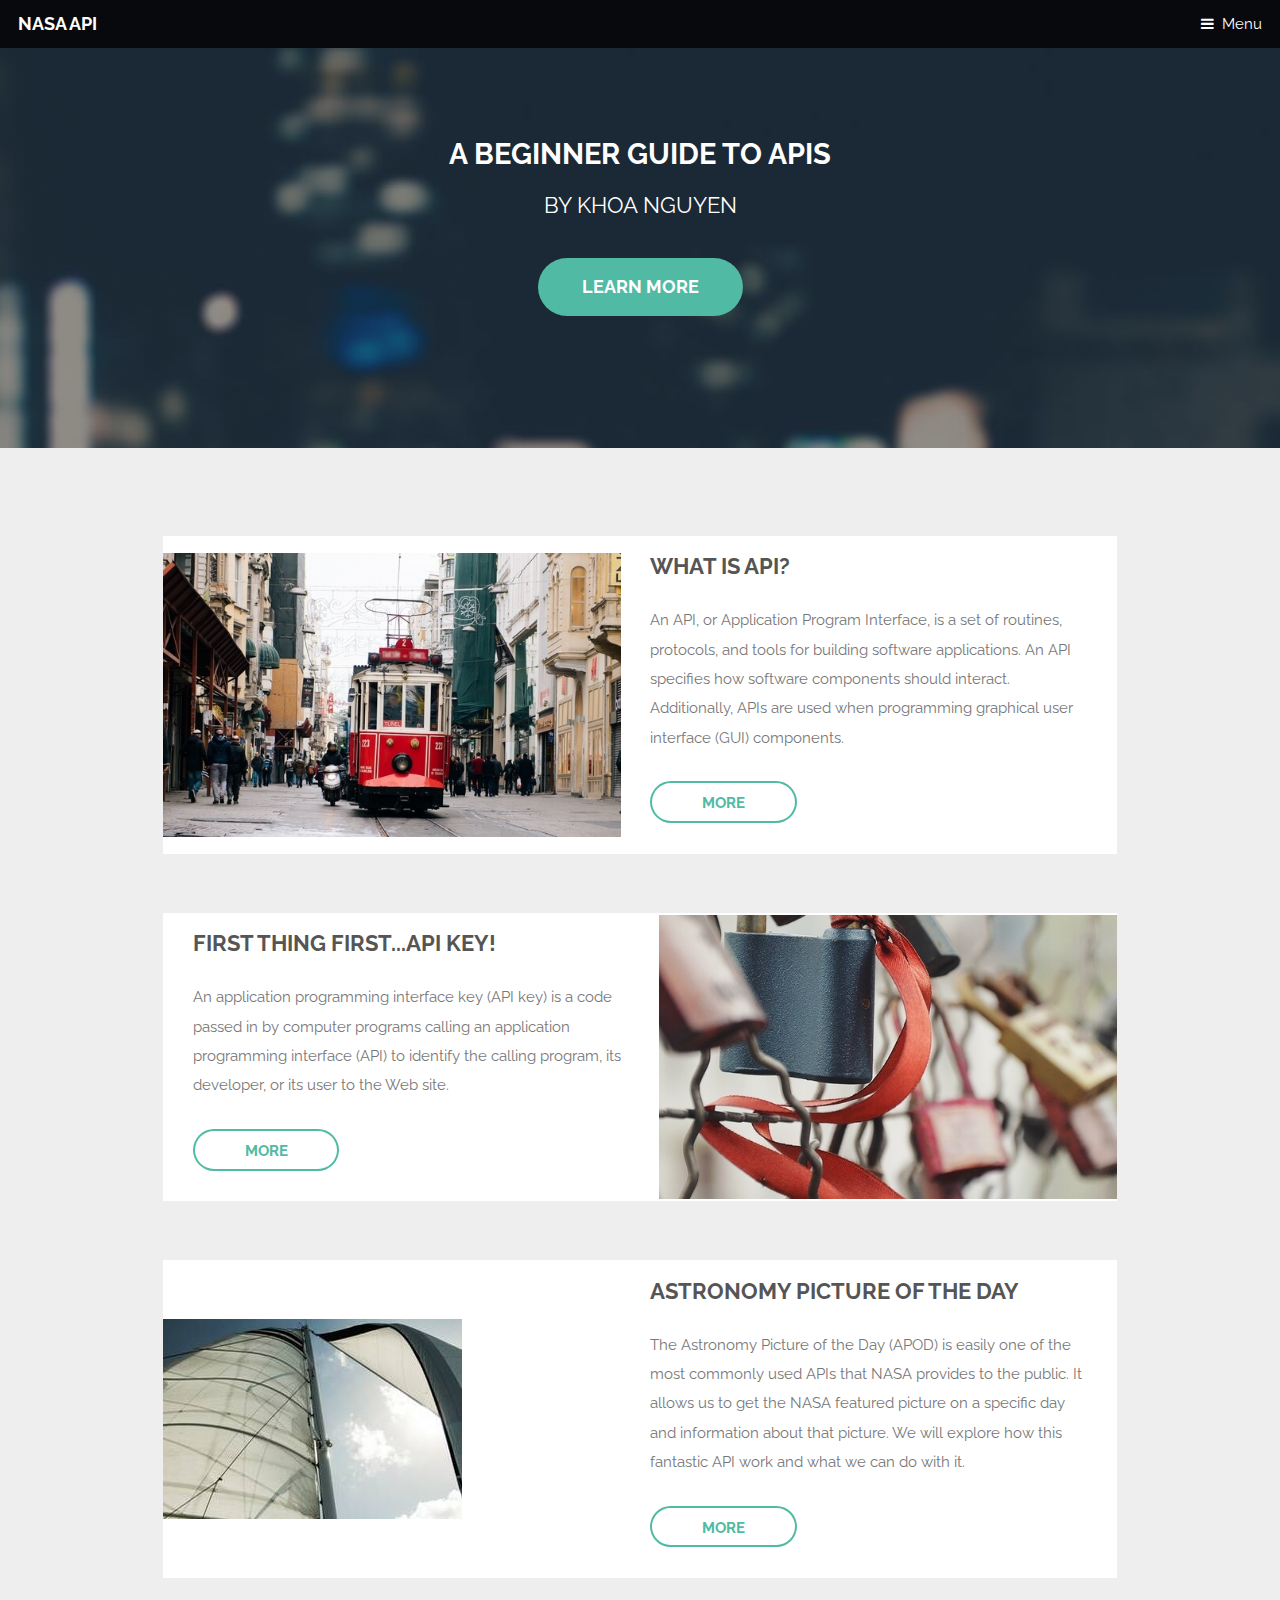
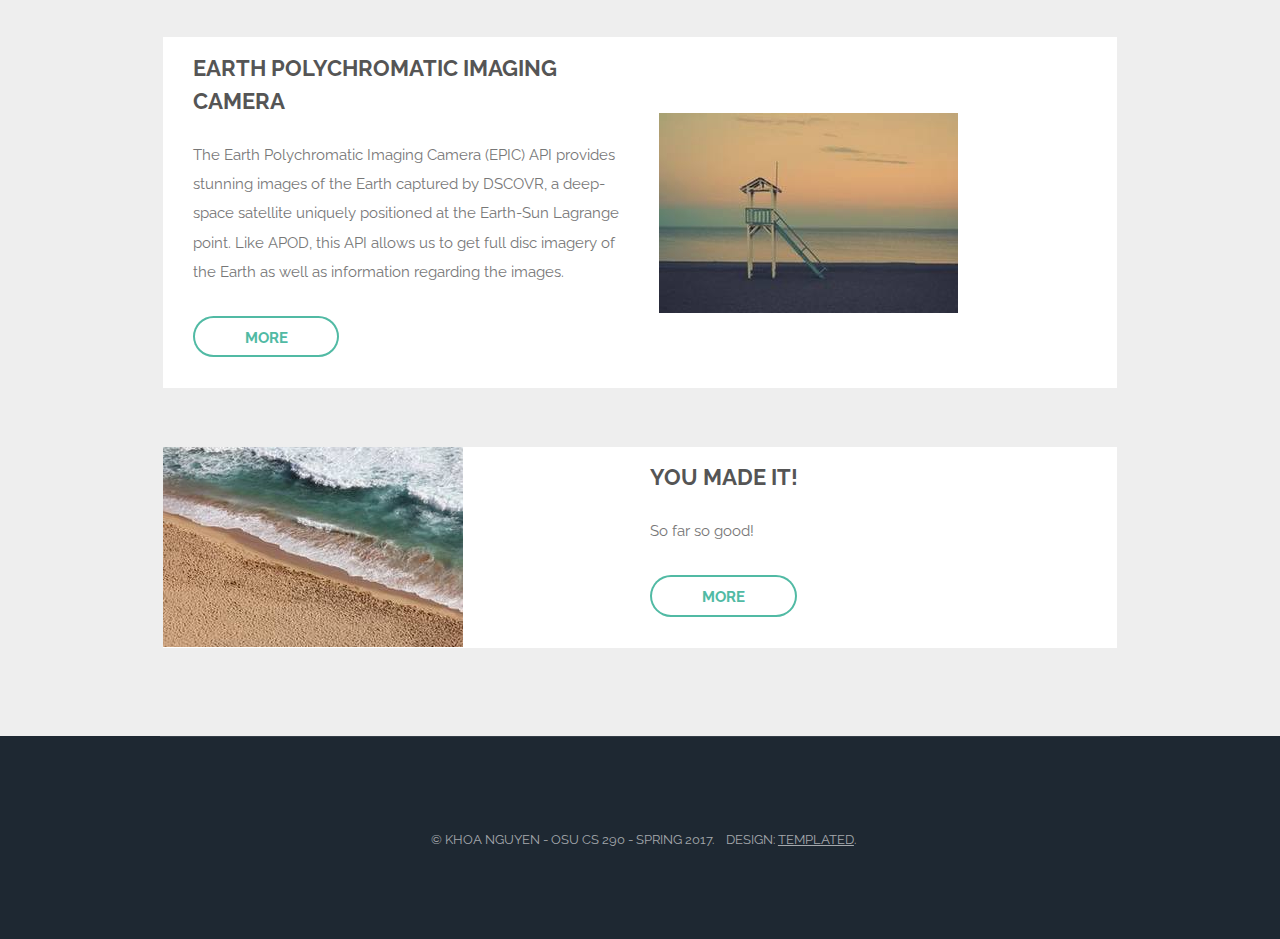
==== commit b60d4285: "final" ====
--- a/index.html
+++ b/index.html
@@ -6,7 +6,7 @@
 -->
 <html>
 	<head>
-		<title>Retrospect by TEMPLATED</title>
+		<title>Beginner Guide to NASA API</title>
 		<meta charset="utf-8" />
 		<meta name="viewport" content="width=device-width, initial-scale=1" />
 		<!--[if lte IE 8]><script src="assets/js/ie/html5shiv.js"></script><![endif]-->
@@ -17,8 +17,8 @@
 	<body class="landing">
 
 		<!-- Header -->
-			<header id="header" class="alt">
-				<h1><a href="index.html">Retrospect</a></h1>
+			<header id="header">
+				<h1><a href="index.html">NASA API</a></h1>
 				<a href="#nav">Menu</a>
 			</header>
 
@@ -26,18 +26,23 @@
 			<nav id="nav">
 				<ul class="links">
 					<li><a href="index.html">Home</a></li>
-					<li><a href="generic.html">Generic</a></li>
-					<li><a href="elements.html">Elements</a></li>
+					<li><a href="what-api.html">Intro to APIs</a></li>
+					<li><a href="api-key.html">Get your API Key</a></li>
+					<li><a href="apod.html">APOD</a></li>
+					<li><a href="apod-demo.html">APOD Demo</a></li>
+					<li><a href="epic.html">EPIC</a></li>
+					<li><a href="epic-demo.html">EPIC Demo</a></li>
+					<li><a href="conclusion.html">Conclusion</a></li>
 				</ul>
 			</nav>
 
 		<!-- Banner -->
 			<section id="banner">
-				<i class="icon fa-diamond"></i>
-				<h2>Etiam adipiscing</h2>
-				<p>Magna feugiat lorem dolor egestas</p>
+				<!-- <i class="icon fa-diamond"></i> -->
+				<h2>A Beginner Guide to APIs</h2>
+				<p>by Khoa Nguyen</p>
 				<ul class="actions">
-					<li><a href="#" class="button big special">Learn More</a></li>
+					<li><a href="#one" class="button big special">Learn More</a></li>
 				</ul>
 			</section>
 
@@ -45,25 +50,61 @@
 			<section id="one" class="wrapper style1">
 				<div class="inner">
 					<article class="feature left">
-						<span class="image"><img src="images/pic01.jpg" alt="" /></span>
+						<span class="image"><img src="images/pic02.jpg" alt="" /></span>
 						<div class="content">
-							<h2>Integer vitae libero acrisus egestas placerat  sollicitudin</h2>
-							<p>Sed egestas, ante et vulputate volutpat, eros pede semper est, vitae luctus metus libero eu augue. Morbi purus libero, faucibus adipiscing, commodo quis, gravida id, est.</p>
+							<h2 >What is API?</h2>
+							<p>An API, or Application Program Interface, is a set of routines, protocols, and tools for building software applications. An API specifies how software components should interact. Additionally, APIs are used when programming graphical user interface (GUI) components.</p>
 							<ul class="actions">
 								<li>
-									<a href="#" class="button alt">More</a>
+									<a href="what-api.html" class="button alt">More</a>
 								</li>
 							</ul>
 						</div>
 					</article>
 					<article class="feature right">
-						<span class="image"><img src="images/pic02.jpg" alt="" /></span>
+						<span class="image"><img src="images/pic01.jpg" alt="" /></span>
 						<div class="content">
-							<h2>Integer vitae libero acrisus egestas placerat  sollicitudin</h2>
-							<p>Sed egestas, ante et vulputate volutpat, eros pede semper est, vitae luctus metus libero eu augue. Morbi purus libero, faucibus adipiscing, commodo quis, gravida id, est.</p>
+							<h2>First thing first...API Key!</h2>
+							<p>An application programming interface key (API key) is a code passed in by computer programs calling an application programming interface (API) to identify the calling program, its developer, or its user to the Web site.</p>
 							<ul class="actions">
 								<li>
-									<a href="#" class="button alt">More</a>
+									<a href="api-key.html" class="button alt">More</a>
+								</li>
+							</ul>
+						</div>
+					</article>
+					<article class="feature left">
+						<span class="image"><img src="images/pic03.jpg" alt="" /></span>
+						<div class="content">
+							<h2>Astronomy Picture of the Day</h2>
+							<p>The Astronomy Picture of the Day (APOD) is easily one of the most commonly used APIs that NASA provides to the public. It allows us to get the NASA featured picture on a specific day and information about that picture. We will explore how this fantastic API work and what we can do with it.</p>
+							<ul class="actions">
+								<li>
+									<a href="apod.html" class="button alt">More</a>
+								</li>
+							</ul>
+						</div>
+					</article>
+					<article class="feature right">
+						<span class="image"><img src="images/pic04.jpg" alt="" /></span>
+						<div class="content">
+							<h2>Earth Polychromatic Imaging Camera</h2>
+							<p>The Earth Polychromatic Imaging Camera (EPIC) API provides stunning images of the Earth captured by DSCOVR, a deep-space satellite uniquely positioned at the Earth-Sun Lagrange point. Like APOD, this API allows us to get full disc imagery of the Earth as well as information regarding the images.</p>
+							<ul class="actions">
+								<li>
+									<a href="epic.html" class="button alt">More</a>
+								</li>
+							</ul>
+						</div>
+					</article>
+					<article class="feature left">
+						<span class="image"><img src="images/pic05.jpg" alt="" /></span>
+						<div class="content">
+							<h2>You made it!</h2>
+							<p>So far so good!</p>
+							<ul class="actions">
+								<li>
+									<a href="conclusion.html" class="button alt">More</a>
 								</li>
 							</ul>
 						</div>
@@ -71,95 +112,16 @@
 				</div>
 			</section>
 
-		<!-- Two -->
-			<section id="two" class="wrapper special">
-				<div class="inner">
-					<header class="major narrow">
-						<h2>Aliquam Blandit Mauris</h2>
-						<p>Ipsum dolor tempus commodo turpis adipiscing Tempor placerat sed amet accumsan</p>
-					</header>
-					<div class="image-grid">
-						<a href="#" class="image"><img src="images/pic03.jpg" alt="" /></a>
-						<a href="#" class="image"><img src="images/pic04.jpg" alt="" /></a>
-						<a href="#" class="image"><img src="images/pic05.jpg" alt="" /></a>
-						<a href="#" class="image"><img src="images/pic06.jpg" alt="" /></a>
-						<a href="#" class="image"><img src="images/pic07.jpg" alt="" /></a>
-						<a href="#" class="image"><img src="images/pic08.jpg" alt="" /></a>
-						<a href="#" class="image"><img src="images/pic09.jpg" alt="" /></a>
-						<a href="#" class="image"><img src="images/pic10.jpg" alt="" /></a>
-					</div>
-					<ul class="actions">
-						<li><a href="#" class="button big alt">Tempus Aliquam</a></li>
-					</ul>
-				</div>
-			</section>
-
-		<!-- Three -->
-			<section id="three" class="wrapper style3 special">
-				<div class="inner">
-					<header class="major narrow	">
-						<h2>Magna sed consequat tempus</h2>
-						<p>Ipsum dolor tempus commodo turpis adipiscing Tempor placerat sed amet accumsan</p>
-					</header>
-					<ul class="actions">
-						<li><a href="#" class="button big alt">Magna feugiat</a></li>
-					</ul>
-				</div>
-			</section>
-
-		<!-- Four -->
-			<section id="four" class="wrapper style2 special">
-				<div class="inner">
-					<header class="major narrow">
-						<h2>Get in touch</h2>
-						<p>Ipsum dolor tempus commodo adipiscing</p>
-					</header>
-					<form action="#" method="POST">
-						<div class="container 75%">
-							<div class="row uniform 50%">
-								<div class="6u 12u$(xsmall)">
-									<input name="name" placeholder="Name" type="text" />
-								</div>
-								<div class="6u$ 12u$(xsmall)">
-									<input name="email" placeholder="Email" type="email" />
-								</div>
-								<div class="12u$">
-									<textarea name="message" placeholder="Message" rows="4"></textarea>
-								</div>
-							</div>
-						</div>
-						<ul class="actions">
-							<li><input type="submit" class="special" value="Submit" /></li>
-							<li><input type="reset" class="alt" value="Reset" /></li>
-						</ul>
-					</form>
-				</div>
-			</section>
 
 		<!-- Footer -->
-			<footer id="footer">
-				<div class="inner">
-					<ul class="icons">
-						<li><a href="#" class="icon fa-facebook">
-							<span class="label">Facebook</span>
-						</a></li>
-						<li><a href="#" class="icon fa-twitter">
-							<span class="label">Twitter</span>
-						</a></li>
-						<li><a href="#" class="icon fa-instagram">
-							<span class="label">Instagram</span>
-						</a></li>
-						<li><a href="#" class="icon fa-linkedin">
-							<span class="label">LinkedIn</span>
-						</a></li>
-					</ul>
-					<ul class="copyright">
-						<li>&copy; Untitled.</li>
-						<li>Images: <a href="http://unsplash.com">Unsplash</a>.</li>
-						<li>Design: <a href="http://templated.co">TEMPLATED</a>.</li>
-					</ul>
-				</div>
-			</footer>
+		<footer id="footer">
+			<div class="inner">
+				<ul class="copyright">
+					<li>&copy; Khoa Nguyen - OSU CS 290 - Spring 2017.</li>
+					<li>Design: <a href="http://templated.co">TEMPLATED</a>.</li>
+				</ul>
+			</div>
+		</footer>
 
 		<!-- Scripts -->
 			<script src="assets/js/jquery.min.js"></script>
